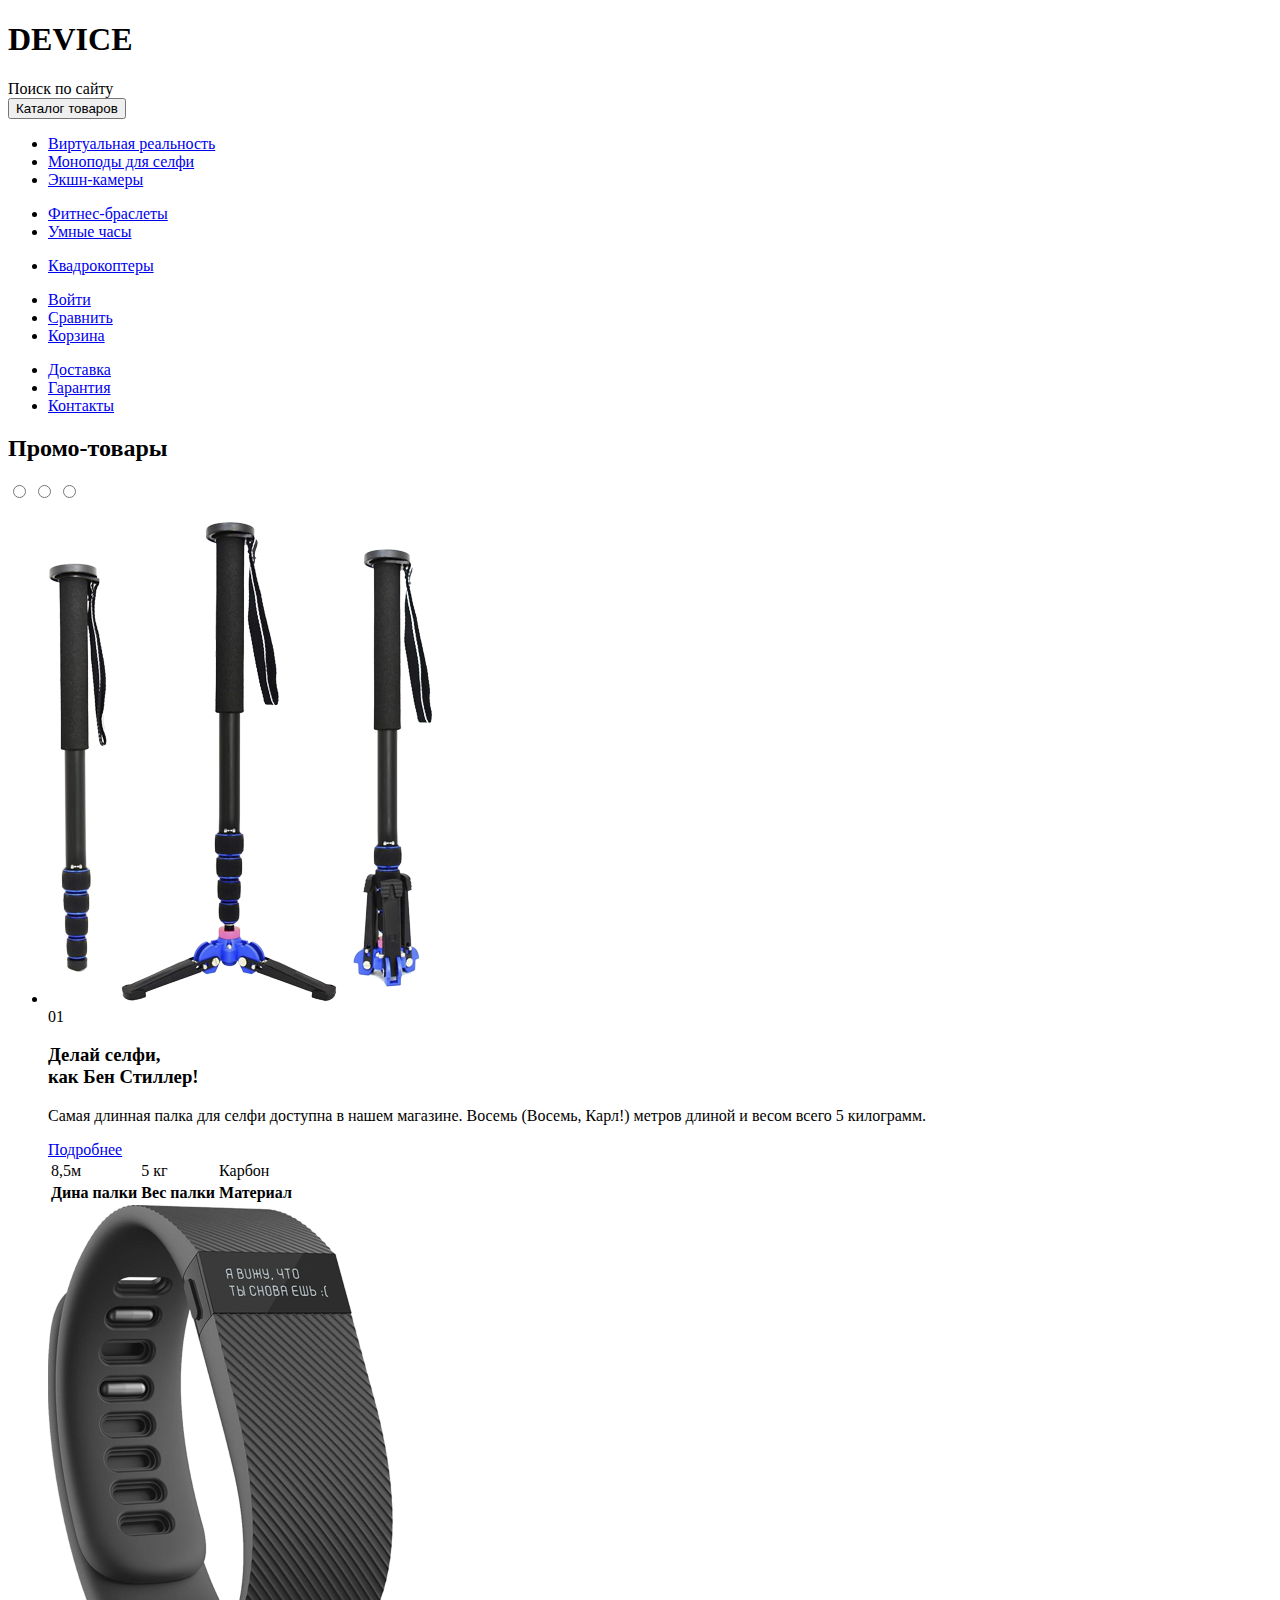
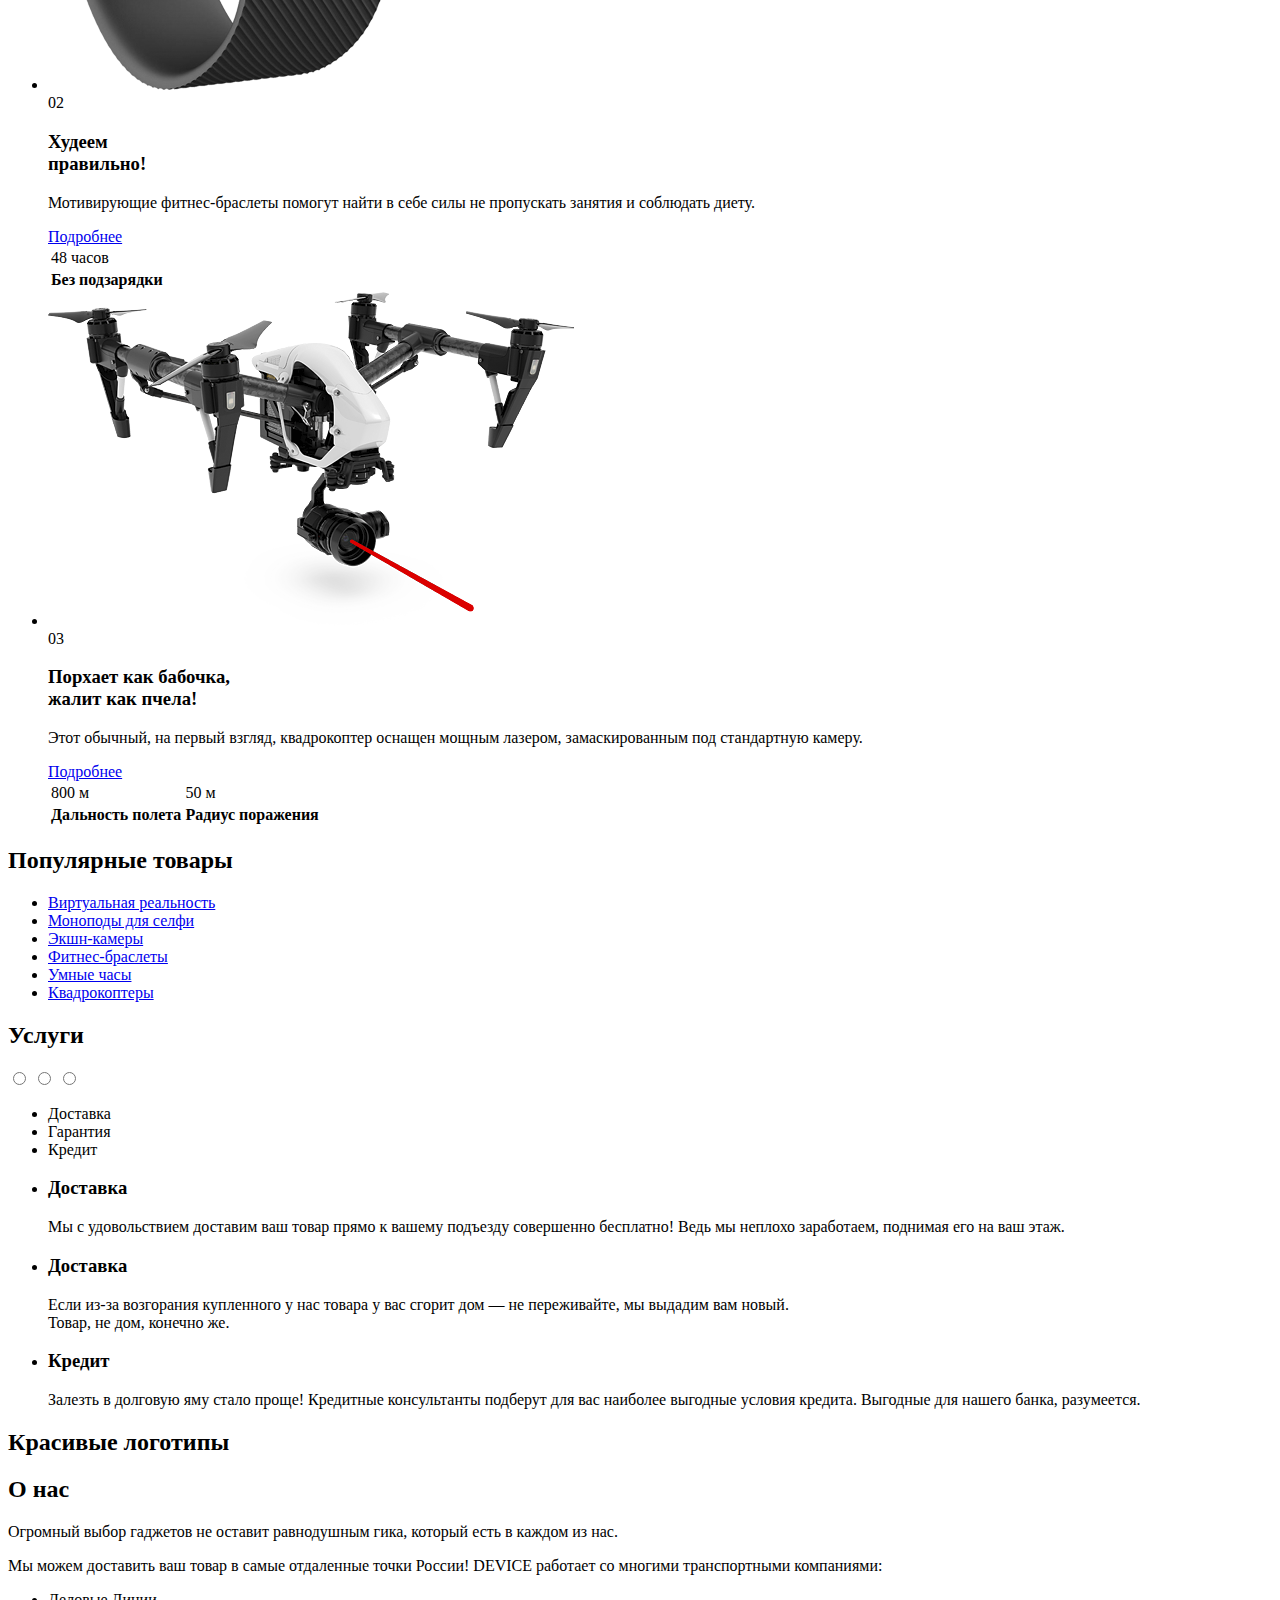
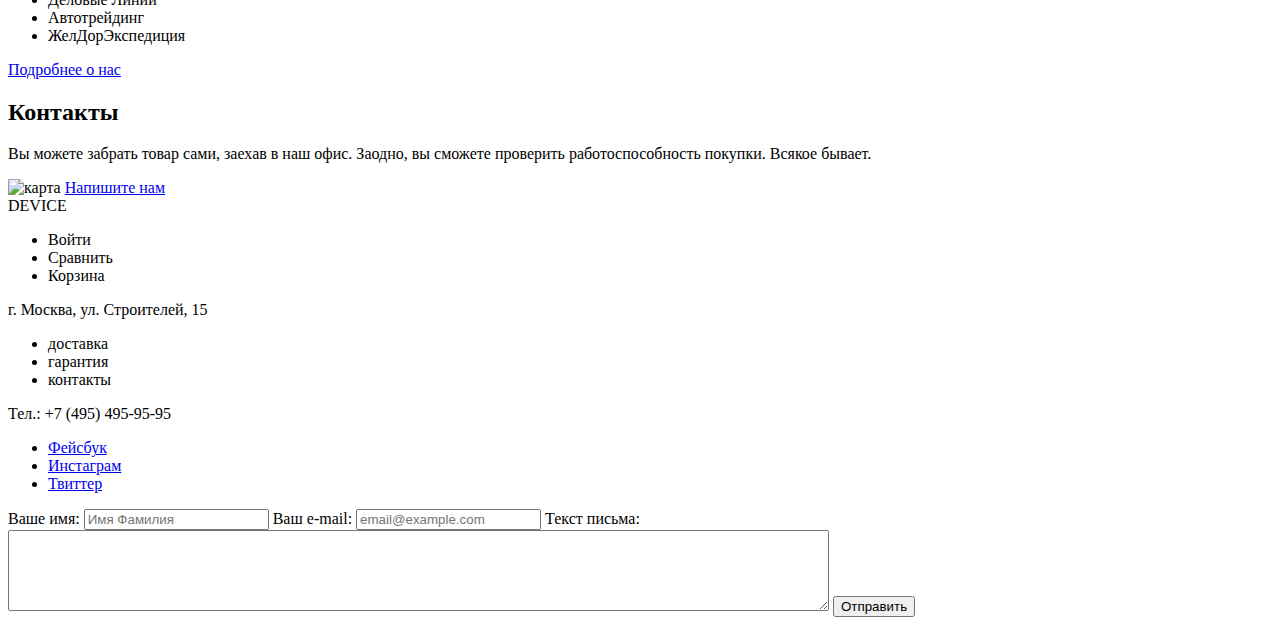
==== index.html @ 308a07e5 "Первая разметка index" ====
<!DOCTYPE html>
<html lang="ru" dir="ltr">
  <head>
    <meta charset="utf-8">
    <title>DEVICE магазин гаджетов</title>
  </head>
  <body>
    <div class="site-wraper">
        <header class="page-header">
          <h1>DEVICE</h1>
          <nav class="page-navi">
            <div class="navi-search">
              Поиск по сайту
            </div>
            <button class="navi-catalog-button">
              Каталог товаров
            </button>
            <div class="catalog-menu">
            <ul class="catalog-menu-group catalog-group-1">
              <li><a href="vr.html">Виртуальная реальность</a></li>
              <li><a href="monopod.html">Моноподы для селфи</a></li>
              <li><a href="action.html">Экшн-камеры</a></li>
            </ul>
            <ul class="catalog-menu-group catalog-group-2">
              <li><a href="fitness-bracelets.html">Фитнес-браслеты</a></li>
              <li><a href="smartwatch.html">Умные часы</a></li>
            </ul>
            <ul class="catalog-menu-group catalog-group-3">
              <li><a href="quadrocopters.html">Квадрокоптеры</a></li>
            </ul>
            <ul class="user-navi">
              <li class="user-navi-item login"><a href="#" class="header-login-link login-link">Войти</a></li>
              <li class="user-navi-item compare"><a href="#" class="header-compare-link compare-link">Сравнить</a></li>
              <li class="user-navi-item cart"><a href="#" class="header-cart-link cart-link">Корзина</a></li>
            </ul>
          </div>
            <ul class="navi-shortcuts">
              <li class="navi-shortcuts-item delivery"><a href="#" class="header-delivery-link delivery-link">Доставка</a></li>
              <li class="navi-shortcuts-item warranty"><a href="#" class="header-warranty-link warranty-link">Гарантия</a></li>
              <li class="navi-shortcuts-item contacts"><a href="#" class="header-contacts-link contacts-link">Контакты</a></li>
            </ul>
          </nav>
        </header>
        <main>
          <section class="promo">
            <h2 class="visually-hidden">Промо-товары</h2>
            <div class="promo-slider">
              <input type="radio" id="promo-slide-btn-1" name="slide-btn">
              <input type="radio" id="promo-slide-btn-2" name="slide-btn">
              <input type="radio" id="promo-slide-btn-3" name="slide-btn">
              <div class="promo-slider-controls">
                <label for="promo-slide-btn-1"></label>
                <label for="promo-slide-btn-2"></label>
                <label for="promo-slide-btn-3"></label>
              </div>
              <ul class="promo-slides-container">
                <li class="promo-slide promo-slide-1">
                  <img src="img/selfie-stick.png" alt="selfie-stick">
                  <section class="promo-slide-description">
                    <div class="slide-number">01</div>
                    <h3 class="slide-slogan">Делай селфи, <br>как Бен Стиллер! </h3>
                    <p>Самая длинная палка для селфи доступна в нашем магазине.
                    Восемь (Восемь, Карл!) метров длиной и весом всего 5 килограмм.
                    </p>
                    <a href="#" class="item-page-button button">Подробнее</a>
                    <table class="promo-slide-description-specification">
                      <tr class="parameter">
                        <td>8,5м</td>
                        <td>5 кг</td>
                        <td>Карбон</td>
                      </tr>
                      <tr class="parameter-names">
                        <th>Дина палки</th>
                        <th>Вес палки</th>
                        <th>Материал</th>
                      </tr>
                    </table>

                  </section>
                </li>
                <li class="promo-slide promo-slide-2">
                  <img src="img/smart-watch.png" alt="smart-watch">
                  <section class="promo-slide-description">
                    <div class="slide-number">02</div>
                    <h3 class="slide-slogan">Худеем<br>правильно!</h3>
                    <p>Мотивирующие фитнес-браслеты помогут найти в себе силы
                    не пропускать занятия и соблюдать диету.</p>
                    <a href="#" class="item-page-button button">Подробнее</a>
                    <table class="promo-slide-description-specification">
                      <tr class="parameter">
                        <td>48 часов</td>
                      </tr>
                      <tr class="parameter-names">
                        <th>Без подзарядки</th>
                      </tr>
                    </table>

                  </section>
                </li>
                <li class="promo-slide promo-slide-3">
                  <img src="img/quadrocopter.png" alt="quadrocopter">
                  <section class="promo-slide-description">
                    <div class="slide-number">03</div>
                    <h3 class="slide-slogan">Порхает как бабочка,<br> жалит как пчела!</h3>
                    <p>Этот обычный, на первый взгляд, квадрокоптер оснащен
                    мощным лазером, замаскированным под стандартную камеру.
                    </p>
                    <a href="#" class="item-page-button button">Подробнее</a>
                    <table class="promo-slide-description-specification">
                      <tr class="parameter">
                        <td>800 м</td>
                        <td>50 м</td>
                      </tr>
                      <tr class="parameter-names">
                        <th>Дальность полета</th>
                        <th>Радиус поражения</th>
                      </tr>
                    </table>
                  </section>
                </li>
              </ul>

            </div>
          </section>
          <section class="popular-categories">
            <h2 class="visually-hidden">Популярные товары</h2>
            <ul class="popular-categories-list">
              <li class="popular-categories-list-item"><a href="#" class="category-link">Виртуальная реальность</a></li>
              <li class="popular-categories-list-item"><a href="#" class="category-link">Моноподы для селфи</a></li>
              <li class="popular-categories-list-item"><a href="#" class="category-link">Экшн-камеры</a></li>
              <li class="popular-categories-list-item"><a href="#" class="category-link">Фитнес-браслеты</a></li>
              <li class="popular-categories-list-item"><a href="#" class="category-link">Умные часы</a></li>
              <li class="popular-categories-list-item"><a href="#" class="category-link">Квадрокоптеры</a></li>
            </ul>
          </section>
          <section class="services">
            <h2 class="visually-hidden">Услуги</h2>
            <div class="services-slider">
              <input type="radio" name="services-btn" id="services-delivery-btn">
              <input type="radio" name="services-btn" id="services-warranty-btn">
              <input type="radio" name="services-btn" id="services-credit-btn">
              <ul class="services-slider-controls">
                <li class="service-button"><label for="services-delivery-btn">Доставка</label></li>
                <li class="service-button"><label for="services-warranty-btn">Гарантия</label></li>
                <li class="service-button"><label for="services-sredit-btn">Кредит</label></li>
              </ul>
              <ul class="services-slider-container">
                <li class="services-slide services-slide-1">
                  <h3 class="service-name">Доставка</h3>
                  <p>Мы с удовольствием доставим ваш товар прямо к вашему подъезду
                    совершенно бесплатно! Ведь мы неплохо заработаем, поднимая его на ваш этаж.</p>
                </li>
                <li class="services-slide services-slide-2">
                  <h3 class="service-name">Доставка</h3>
                  <p>Если из-за возгорания купленного у нас товара у вас сгорит дом — не переживайте, мы выдадим вам новый. <br>Товар, не дом, конечно же.</p>
                </li>
                <li class="services-slide services-slide-3">
                  <h3 class="service-name">Кредит</h3>
                  <p>Залезть в долговую яму стало проще! Кредитные консультанты подберут для вас наиболее выгодные условия кредита. Выгодные для нашего банка, разумеется.</p>
                </li>
              </ul>
            </div>
          </section>
          <section class="logotypes">
            <h2 class="visually-hidden">Красивые логотипы</h2>
            <div class="logotypes-container">
            </div>
            <div class="logotypes-container">
            </div>
            <div class="logotypes-container">
            </div>
            <div class="logotypes-container">
            </div>

          </section>
          <section class="info">
            <h2>О нас</h2>
            <p>Огромный выбор гаджетов не оставит равнодушным гика, который есть в каждом из нас.</p>
            <p>Мы можем доставить ваш товар в самые отдаленные точки России! DEVICE работает со многими транспортными компаниями:</p>
            <ul class="info-transitors">
              <li class="info-transitors-name">Деловые Линии</li>
            	<li class="info-transitors-name">Автотрейдинг</li>
            	<li class="info-transitors-name">ЖелДорЭкспедиция</li>
            </ul>
            <a href="#" class="info-page-button button">Подробнее о нас</a>
          </section>
          <section class="contacts">
            <h2>Контакты</h2>
            <p>Вы можете забрать товар сами, заехав в наш офис. Заодно, вы сможете проверить работоспособность покупки. Всякое бывает.</p>
            <a class="contacts-map"><img src="img/map-small.jpg" alt="карта">

            </a>
            <a href="#" class="contacts-page-button button">Напишите нам</a>

          </section>
        </main>
        <footer class="page-footer">

          <nav class="footer-navi">
            <span>DEVICE</span>
            <ul class="footer-navi-user">
              <li><a href="#" class="footer-navi-user-link footer-login-link"></a>Войти</li>
              <li><a href="#" class="footer-navi-user-link footer-compare-link"></a>Сравнить</li>
              <li><a href="#" class="footer-navi-user-link footer-cart-link"></a>Корзина</li>
            </ul>
          </nav>
          <div class="footer-info">
            <p>г. Москва, ул. Строителей, 15</p>
            <ul class="footer-info-services">
              <li><a class="footer-delivery-link footer-info-services-link">доставка</a> </li>
              <li><a class="footer-warranty-link footer-info-services-link">гарантия</a> </li>
              <li><a class="footer-credit-link footer-info-services-link">контакты</a> </li>
            </ul>
            <p>Тел.: +7 (495) 495-95-95</p>
          </div>

          <div class="footer-social-copyright">
            <ul class="footer-social">
              <li><a href="#" class="social-button fb-link">Фейсбук</a></li>
              <li><a href="#" class="social-button inst-link">Инстаграм</a></li>
              <li><a href="#" class="social-button tw-link">Твиттер</a></li>
            </ul>
            <div class="footer-copyright">
            </div>
        </footer>

        <section class="modal modal-feedback">
          <form class="feedback-form" action="index.html" method="post">
            <label for="name">Ваше имя:</label>
            <input type="text" name="fullname" id="name" placeholder="Имя Фамилия">
            <label for="email">Ваш e-mail:</label>
            <input type="email" name="email" id="email" placeholder="email@example.com">
            <label for="letter">Текст письма:</label>
            <textarea name="text" rows="5" cols="100" id="letter"></textarea>
            <button type="submit" name="send" class="button">Отправить</button>
          </form>

        </section>
        <section class="modal modal-map">
          <img src="" alt="">

        </section>
    </div>
  </body>
</html>
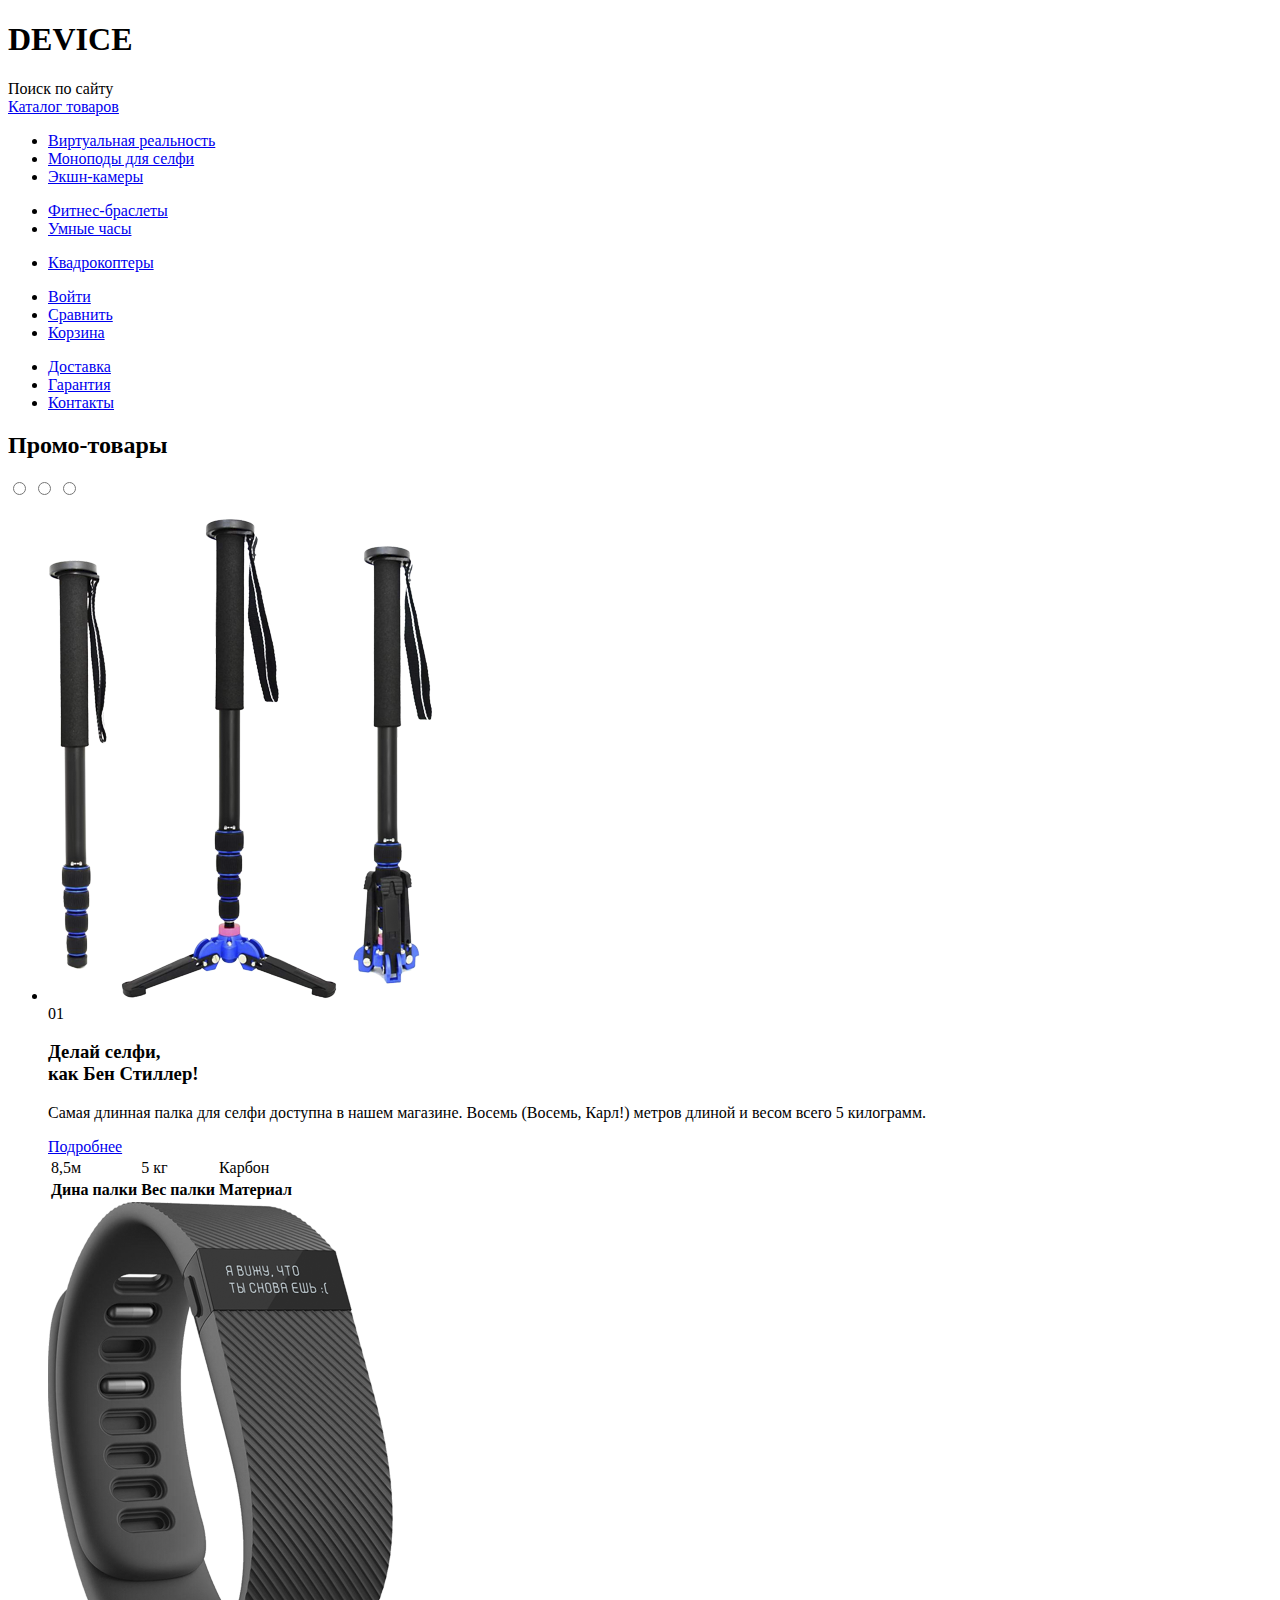
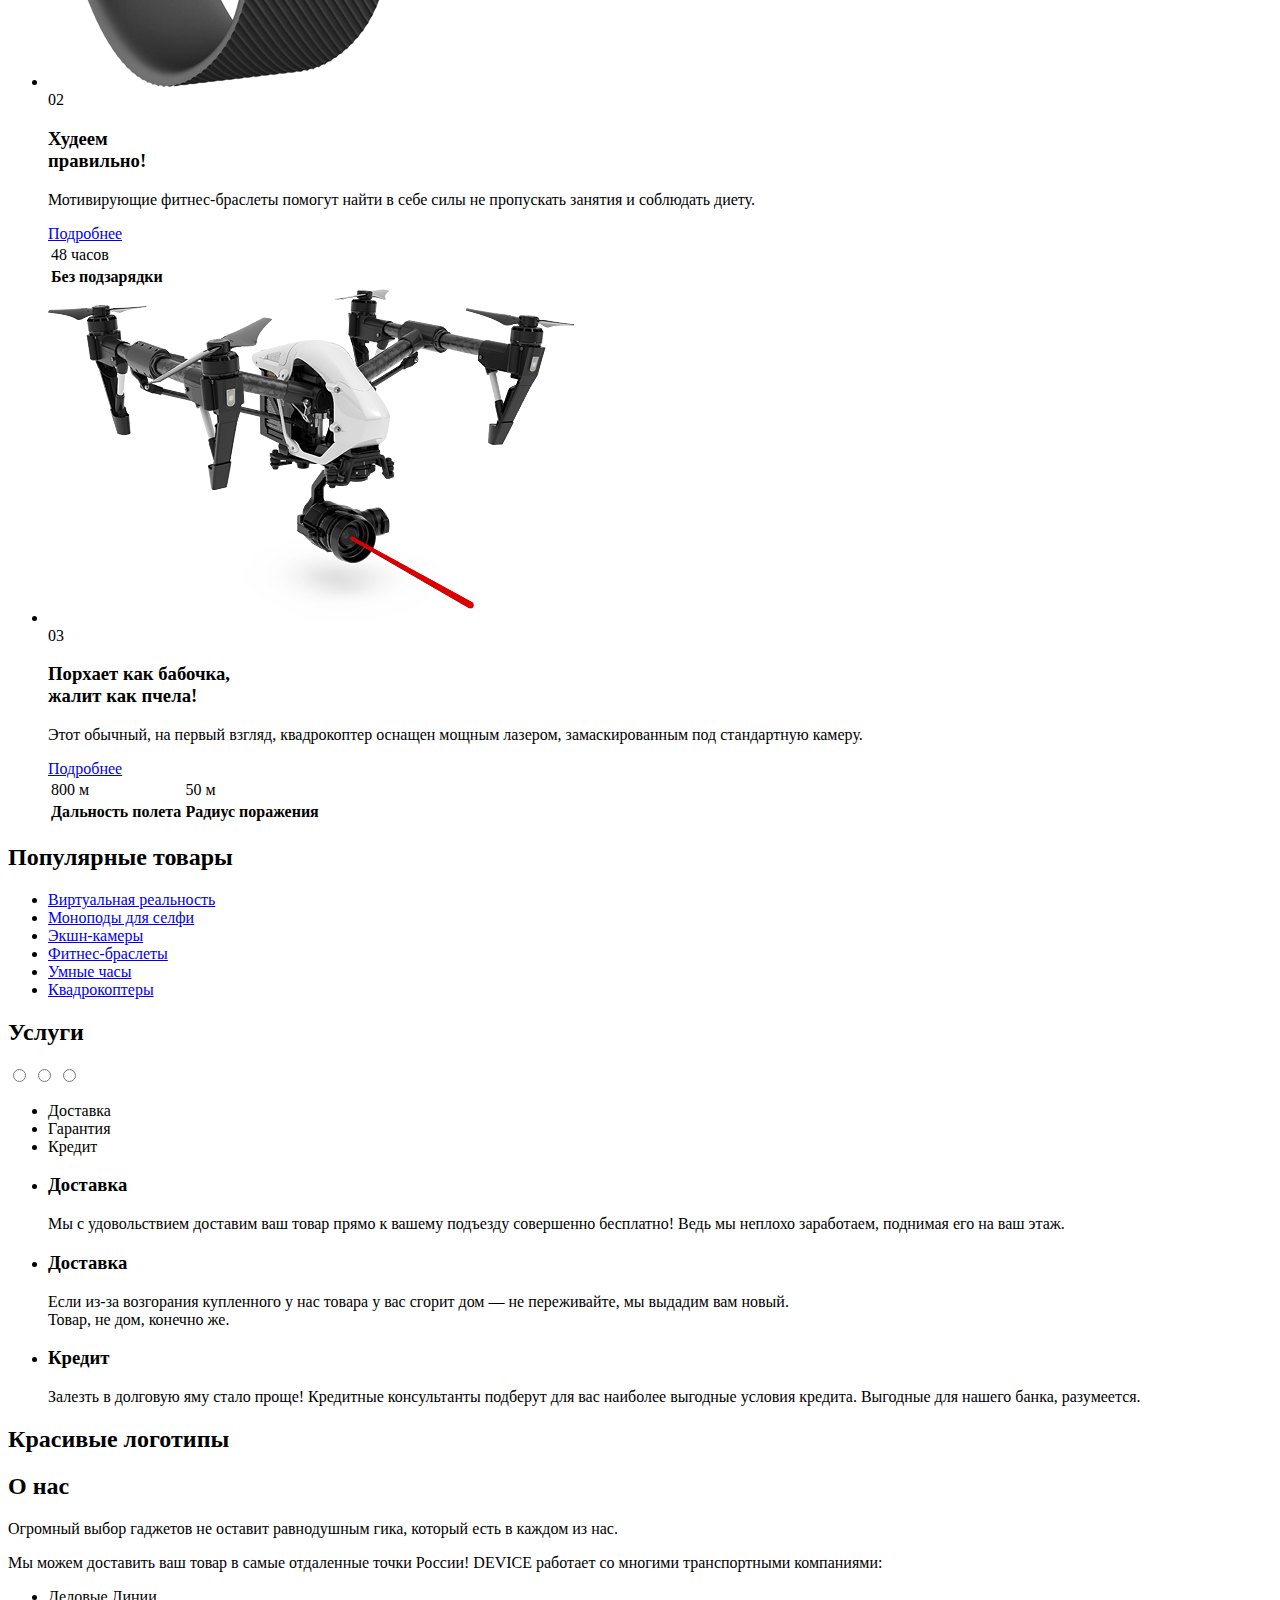
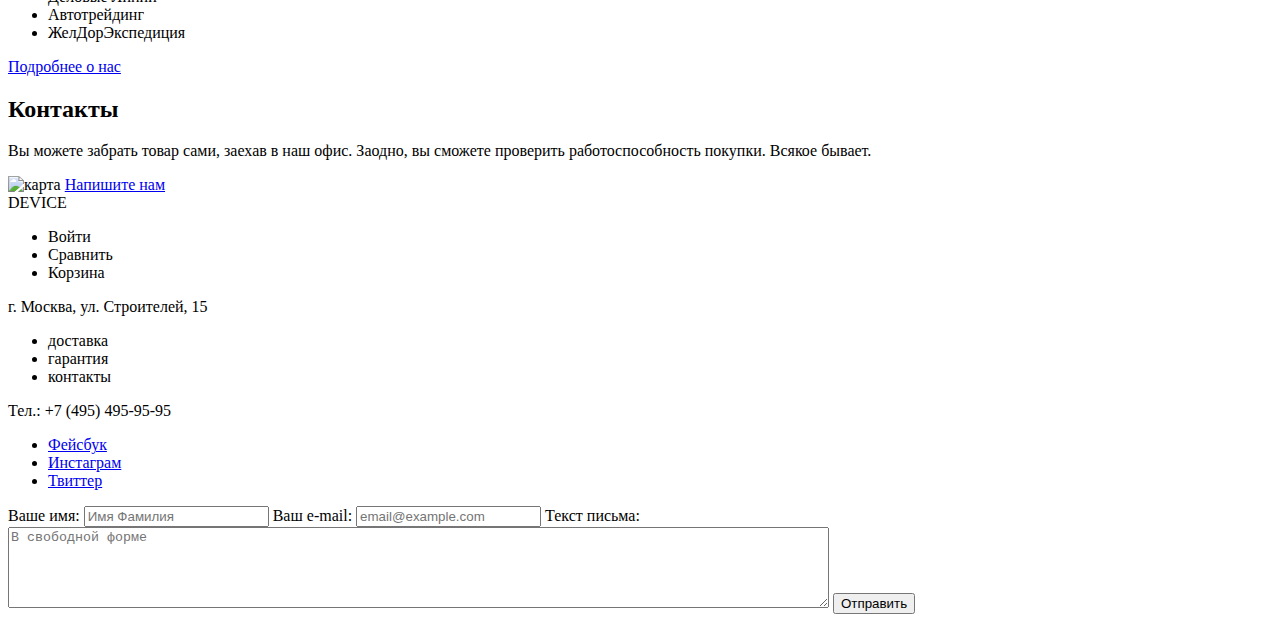
==== commit 55f1cda2: "Разметка страницы каталога" ====
--- a/index.html
+++ b/index.html
@@ -12,13 +12,13 @@
             <div class="navi-search">
               Поиск по сайту
             </div>
-            <button class="navi-catalog-button">
+            <a href="catalog.html" class="navi-catalog-button">
               Каталог товаров
-            </button>
+            </a>
             <div class="catalog-menu">
             <ul class="catalog-menu-group catalog-group-1">
               <li><a href="vr.html">Виртуальная реальность</a></li>
-              <li><a href="monopod.html">Моноподы для селфи</a></li>
+              <li><a href="catalog-group.html">Моноподы для селфи</a></li>
               <li><a href="action.html">Экшн-камеры</a></li>
             </ul>
             <ul class="catalog-menu-group catalog-group-2">
@@ -231,7 +231,7 @@
             <label for="email">Ваш e-mail:</label>
             <input type="email" name="email" id="email" placeholder="email@example.com">
             <label for="letter">Текст письма:</label>
-            <textarea name="text" rows="5" cols="100" id="letter"></textarea>
+            <textarea name="text" rows="5" cols="100" id="letter" placeholder="В свободной форме"></textarea>
             <button type="submit" name="send" class="button">Отправить</button>
           </form>
 
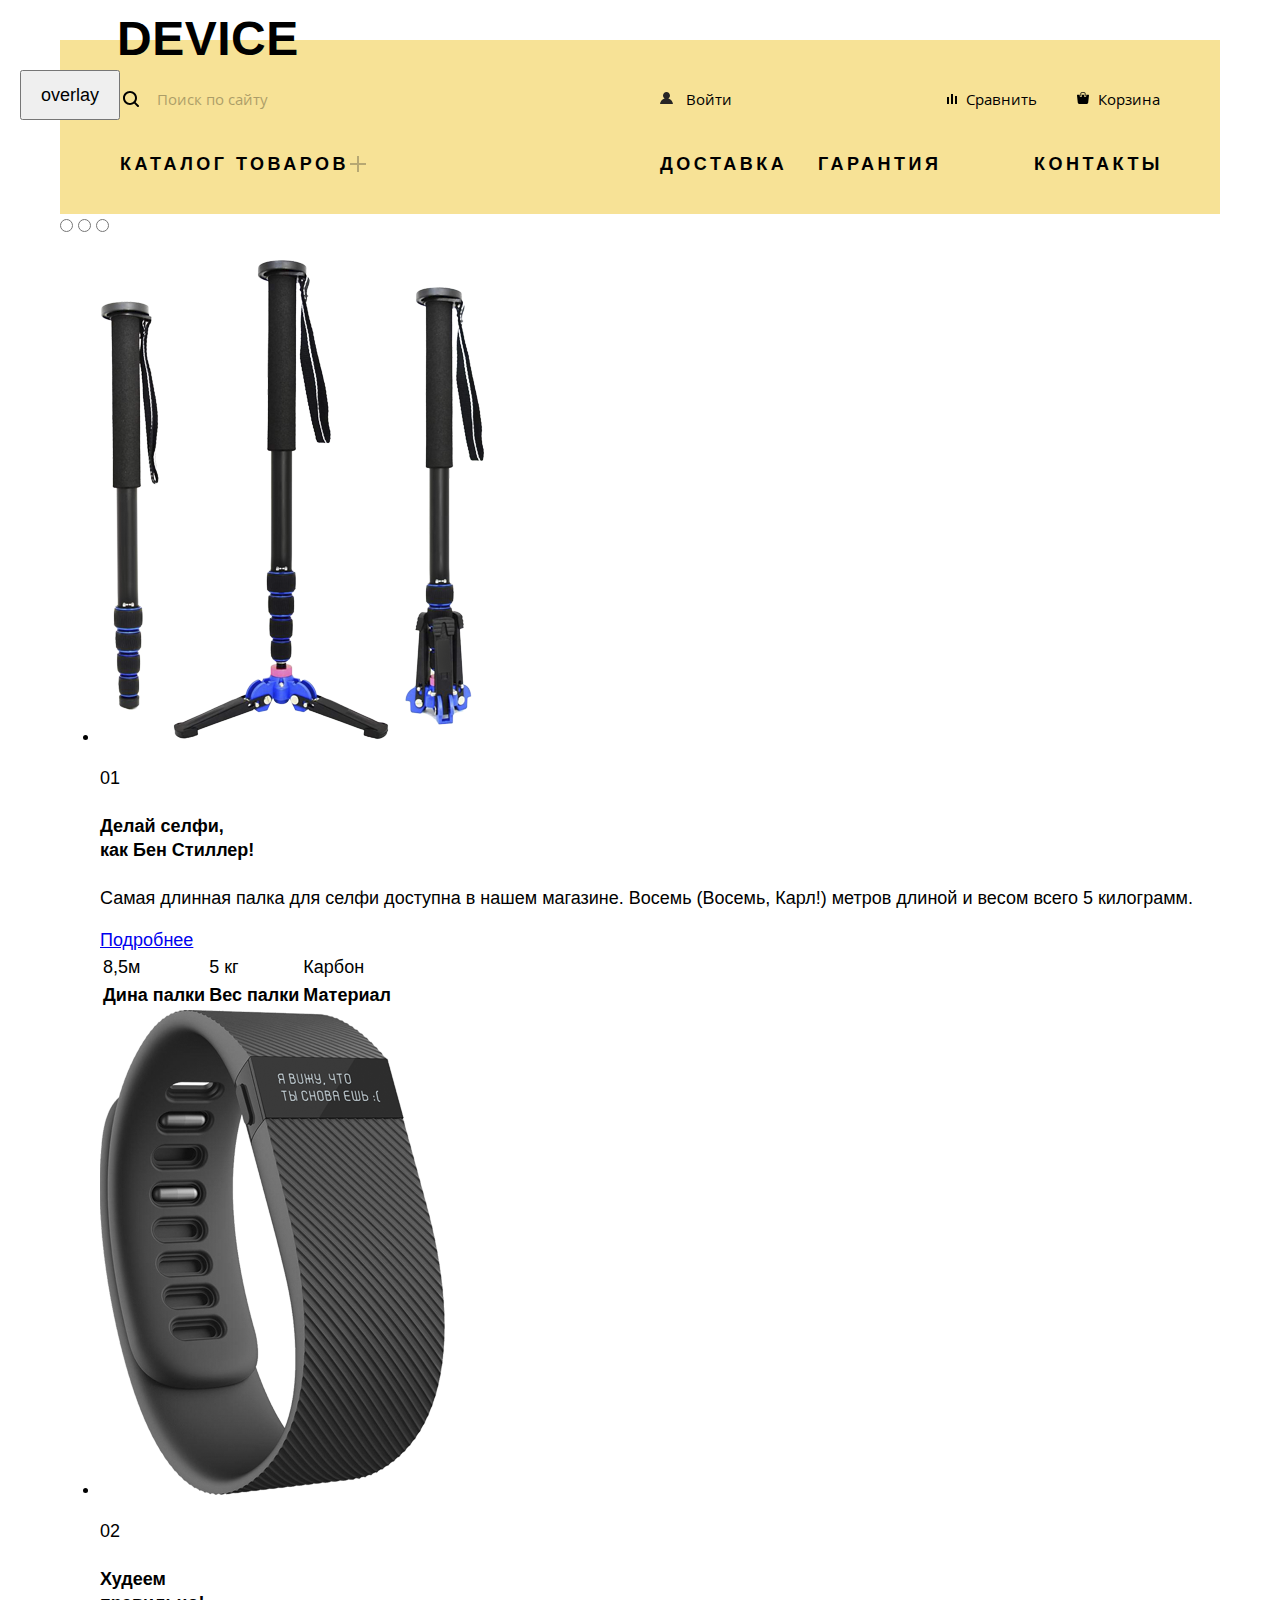
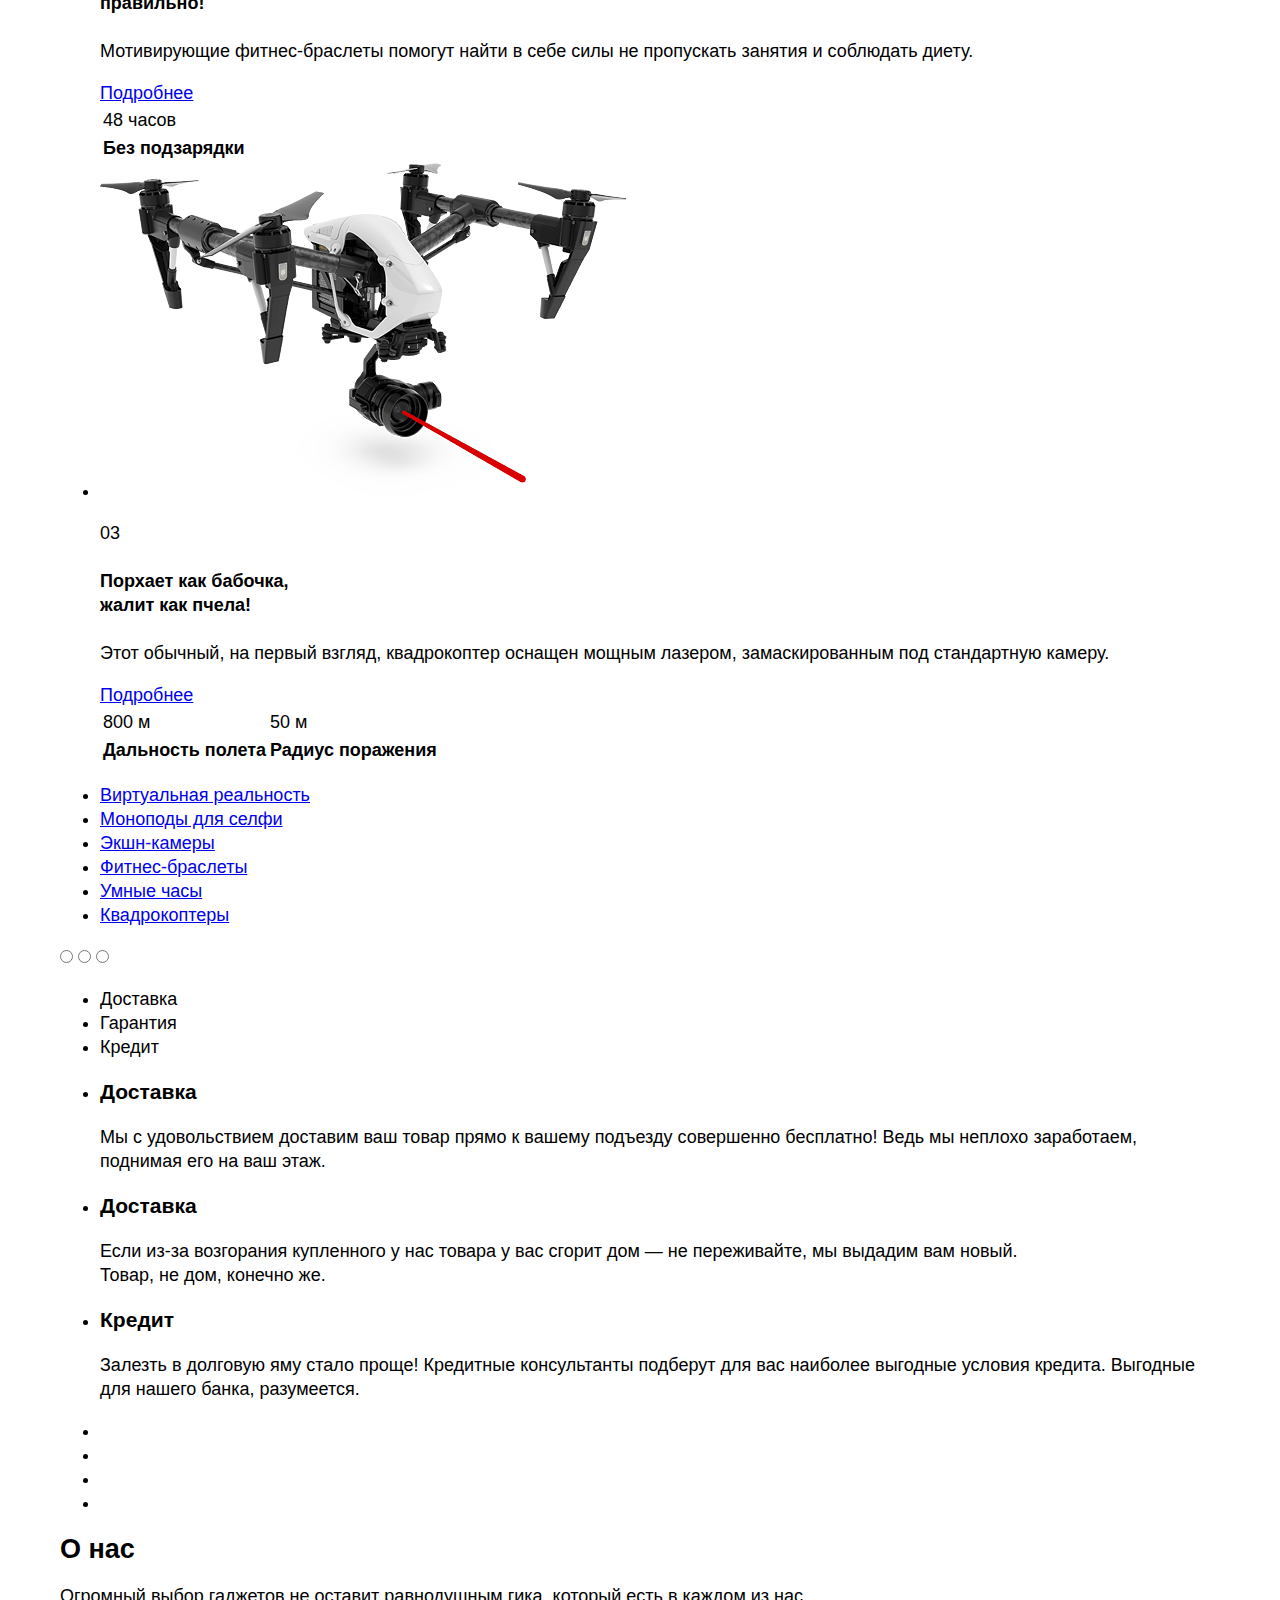
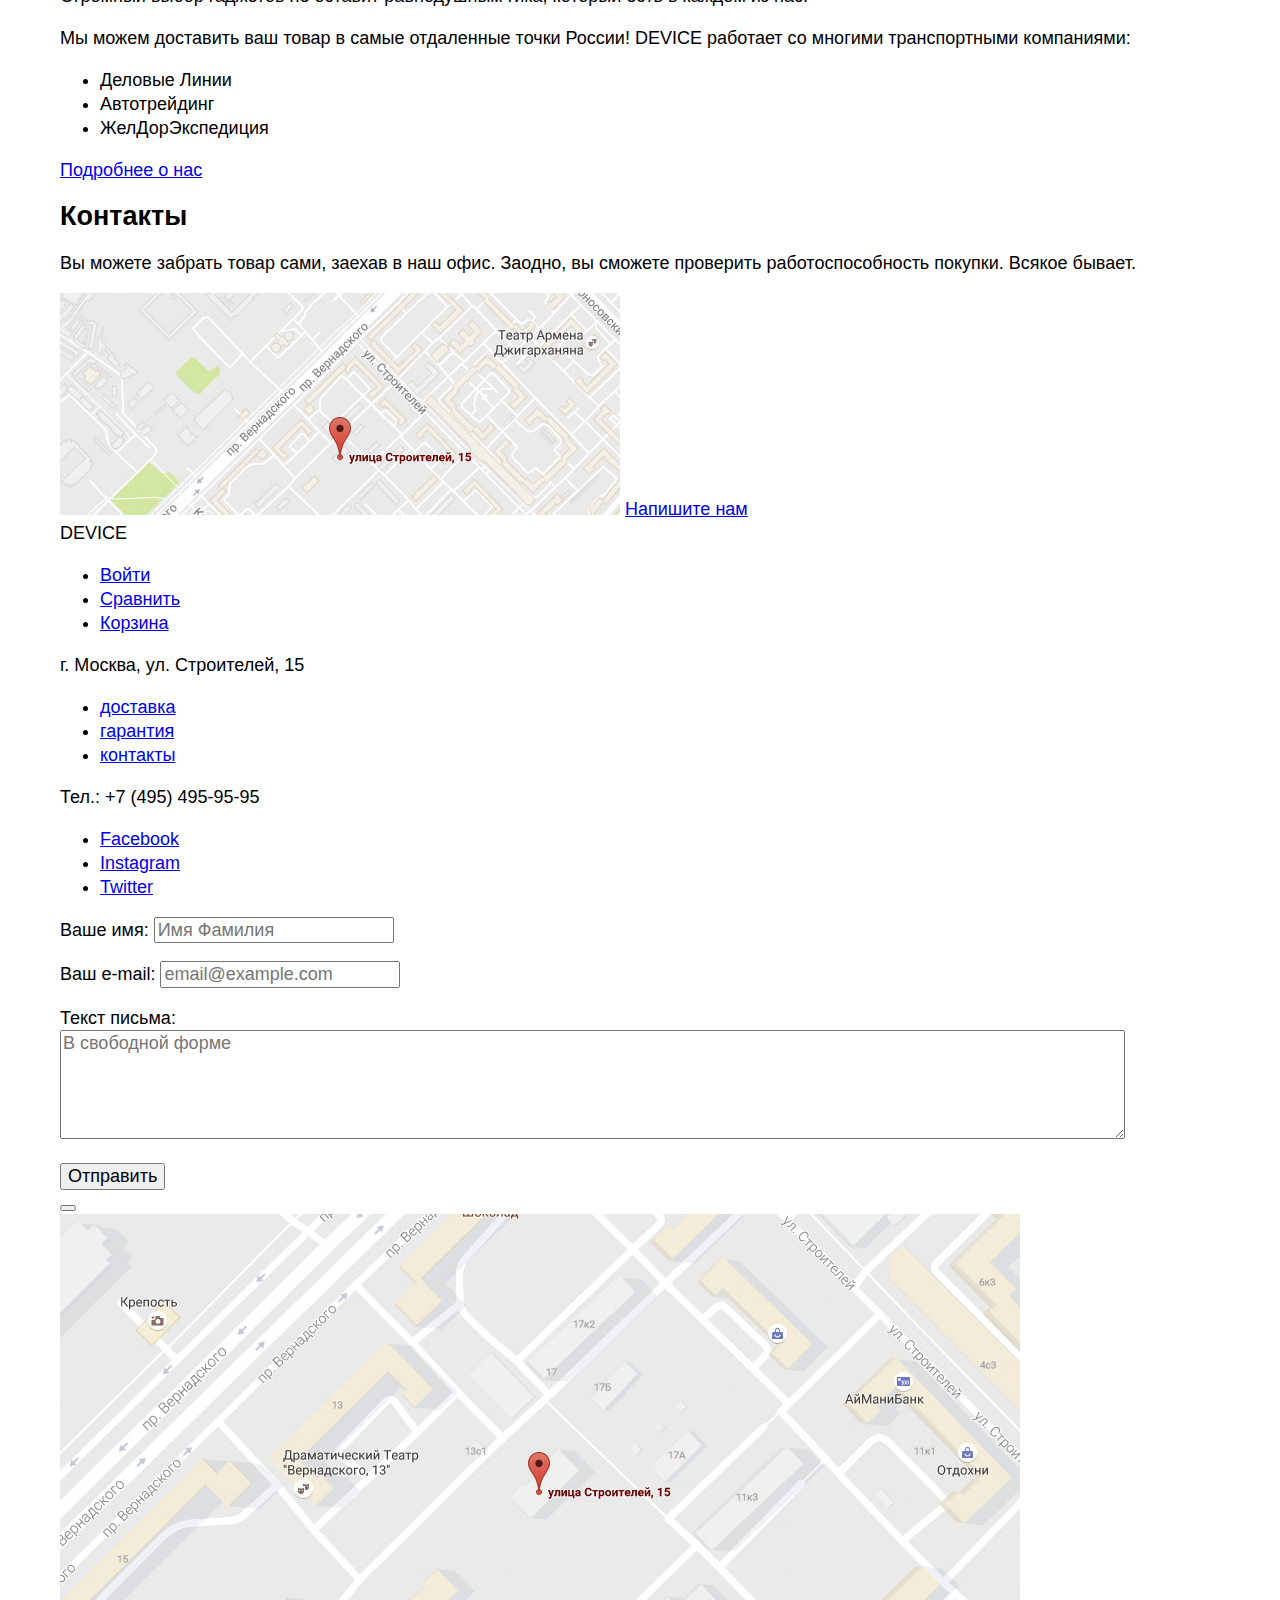
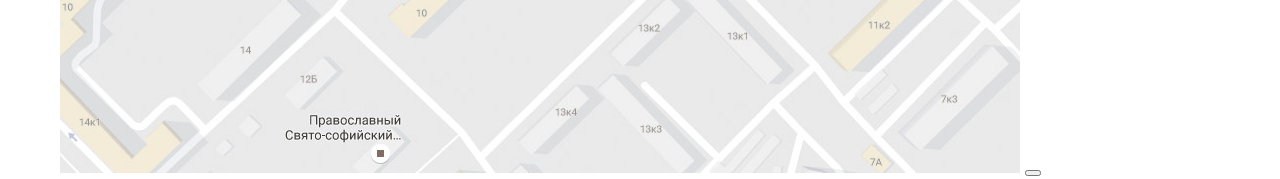
==== commit e3df2126: "Стилизовал хэдер главной без логина" ====
--- a/index.html
+++ b/index.html
@@ -3,51 +3,64 @@
   <head>
     <meta charset="utf-8">
     <title>DEVICE магазин гаджетов</title>
+    <link rel="stylesheet" href="css/normalize.css">
+    <link rel="stylesheet" href="css/master.css">
   </head>
   <body>
+    <button class="overlay-button" type="button" onclick="showOverlay()" name="button">overlay</button>
     <div class="site-wraper">
+        <div class="overlay-picture visually-hidden"></div>
+
         <header class="page-header">
-          <h1>DEVICE</h1>
+          <h1><a href="#">DEVICE</a></h1>
           <nav class="page-navi">
-            <div class="navi-search">
-              Поиск по сайту
-            </div>
-            <a href="catalog.html" class="navi-catalog-button">
-              Каталог товаров
-            </a>
-            <div class="catalog-menu">
-            <ul class="catalog-menu-group catalog-group-1">
-              <li><a href="vr.html">Виртуальная реальность</a></li>
-              <li><a href="catalog-group.html">Моноподы для селфи</a></li>
-              <li><a href="action.html">Экшн-камеры</a></li>
-            </ul>
-            <ul class="catalog-menu-group catalog-group-2">
-              <li><a href="fitness-bracelets.html">Фитнес-браслеты</a></li>
-              <li><a href="smartwatch.html">Умные часы</a></li>
-            </ul>
-            <ul class="catalog-menu-group catalog-group-3">
-              <li><a href="quadrocopters.html">Квадрокоптеры</a></li>
-            </ul>
-            <ul class="user-navi">
-              <li class="user-navi-item login"><a href="#" class="header-login-link login-link">Войти</a></li>
-              <li class="user-navi-item compare"><a href="#" class="header-compare-link compare-link">Сравнить</a></li>
-              <li class="user-navi-item cart"><a href="#" class="header-cart-link cart-link">Корзина</a></li>
-            </ul>
-          </div>
-            <ul class="navi-shortcuts">
-              <li class="navi-shortcuts-item delivery"><a href="#" class="header-delivery-link delivery-link">Доставка</a></li>
-              <li class="navi-shortcuts-item warranty"><a href="#" class="header-warranty-link warranty-link">Гарантия</a></li>
-              <li class="navi-shortcuts-item contacts"><a href="#" class="header-contacts-link contacts-link">Контакты</a></li>
-            </ul>
+            <div class="search-user-wraper">
+              <form class="search-form" action="" method="get">
+                <label for="search" aria-label="Поиск по сайту"></label>
+                <input type="search" name="site-search" id="search" placeholder="Поиск по сайту">
+                <button type="submit" name="search-submit"><span>Найти</span></button>
+              </form>
+              <ul class="user-navi">
+                <li class="user-navi-item login"><a href="#" class="header-login-link login-link">Войти</a></li>
+                <li class="user-navi-item compare"><a href="#" class="header-compare-link compare-link">Сравнить</a></li>
+                <li class="user-navi-item cart"><a href="#" class="header-cart-link cart-link">Корзина</a></li>
+              </ul>
+            </div>
+            <div class="catalog-shortcuts-wraper">
+              <a href="catalog.html" class="navi-catalog-button">
+                Каталог товаров
+              </a>
+              <div class="plus">
+              </div>
+              <div class="catalog-menu">
+                <ul class="catalog-menu-group catalog-group-1">
+                  <li><a href="vr.html">Виртуальная реальность</a></li>
+                  <li><a href="catalog-group.html">Моноподы для селфи</a></li>
+                  <li><a href="action.html">Экшн-камеры</a></li>
+                </ul>
+                <ul class="catalog-menu-group catalog-group-2">
+                  <li><a href="fitness-bracelets.html">Фитнес-браслеты</a></li>
+                  <li><a href="smartwatch.html">Умные часы</a></li>
+                </ul>
+                <ul class="catalog-menu-group catalog-group-3">
+                  <li><a href="quadrocopters.html">Квадрокоптеры</a></li>
+                </ul>
+              </div>
+              <ul class="navi-shortcuts">
+                <li class="navi-shortcuts-item delivery"><a href="#" class="header-delivery-link delivery-link">Доставка</a></li>
+                <li class="navi-shortcuts-item warranty"><a href="#" class="header-warranty-link warranty-link">Гарантия</a></li>
+                <li class="navi-shortcuts-item contacts"><a href="#" class="header-contacts-link contacts-link">Контакты</a></li>
+              </ul>
+            </div>
           </nav>
         </header>
         <main>
           <section class="promo">
             <h2 class="visually-hidden">Промо-товары</h2>
             <div class="promo-slider">
-              <input type="radio" id="promo-slide-btn-1" name="slide-btn">
-              <input type="radio" id="promo-slide-btn-2" name="slide-btn">
-              <input type="radio" id="promo-slide-btn-3" name="slide-btn">
+              <input type="radio" id="promo-slide-btn-1" name="slide-btn" aria-label="выбрать первый слайд">
+              <input type="radio" id="promo-slide-btn-2" name="slide-btn" aria-label="выбрать второй слайд">
+              <input type="radio" id="promo-slide-btn-3" name="slide-btn" aria-label="выбрать третий слайд">
               <div class="promo-slider-controls">
                 <label for="promo-slide-btn-1"></label>
                 <label for="promo-slide-btn-2"></label>
@@ -55,10 +68,13 @@
               </div>
               <ul class="promo-slides-container">
                 <li class="promo-slide promo-slide-1">
-                  <img src="img/selfie-stick.png" alt="selfie-stick">
+                  <a href="#" class="item-page-button button">
+                    <img src="img/selfie-stick.png" alt="selfie-stick">
+                  </a>
                   <section class="promo-slide-description">
-                    <div class="slide-number">01</div>
-                    <h3 class="slide-slogan">Делай селфи, <br>как Бен Стиллер! </h3>
+                    <h3 class="visually-hidden">Описание и характеристики товара</h3>
+                    <p class="slide-number">01</p>
+                    <h4 class="slide-slogan">Делай селфи, <br>как Бен Стиллер! </h4>
                     <p>Самая длинная палка для селфи доступна в нашем магазине.
                     Восемь (Восемь, Карл!) метров длиной и весом всего 5 килограмм.
                     </p>
@@ -79,10 +95,13 @@
                   </section>
                 </li>
                 <li class="promo-slide promo-slide-2">
-                  <img src="img/smart-watch.png" alt="smart-watch">
+                  <a href="#" class="item-page-button button">
+                    <img src="img/smart-watch.png" alt="smart-watch">
+                  </a>
                   <section class="promo-slide-description">
-                    <div class="slide-number">02</div>
-                    <h3 class="slide-slogan">Худеем<br>правильно!</h3>
+                    <h3 class="visually-hidden">Описание и характеристики товара</h3>
+                    <p class="slide-number">02</p>
+                    <h4 class="slide-slogan">Худеем<br>правильно!</h4>
                     <p>Мотивирующие фитнес-браслеты помогут найти в себе силы
                     не пропускать занятия и соблюдать диету.</p>
                     <a href="#" class="item-page-button button">Подробнее</a>
@@ -98,10 +117,13 @@
                   </section>
                 </li>
                 <li class="promo-slide promo-slide-3">
-                  <img src="img/quadrocopter.png" alt="quadrocopter">
+                  <a href="#" class="item-page-button button">
+                    <img src="img/quadrocopter.png" alt="quadrocopter">
+                  </a>
                   <section class="promo-slide-description">
-                    <div class="slide-number">03</div>
-                    <h3 class="slide-slogan">Порхает как бабочка,<br> жалит как пчела!</h3>
+                    <h3 class="visually-hidden">Описание и характеристики товара</h3>
+                    <p class="slide-number">03</p>
+                    <h4 class="slide-slogan">Порхает как бабочка,<br> жалит как пчела!</h4>
                     <p>Этот обычный, на первый взгляд, квадрокоптер оснащен
                     мощным лазером, замаскированным под стандартную камеру.
                     </p>
@@ -161,16 +183,23 @@
               </ul>
             </div>
           </section>
-          <section class="logotypes">
-            <h2 class="visually-hidden">Красивые логотипы</h2>
-            <div class="logotypes-container">
-            </div>
-            <div class="logotypes-container">
-            </div>
-            <div class="logotypes-container">
-            </div>
-            <div class="logotypes-container">
-            </div>
+          <section class="brands">
+            <h2 class="visually-hidden">Наши партнеры</h2>
+            <ul class="brands-list">
+
+              <li class="brands-list-item">
+                <img src="" alt="" aria-label="dji">
+              </li>
+              <li class="brands-list-item">
+                <img src="" alt="" aria-label="sp gadgets">
+              </li>
+              <li class="brands-list-item">
+                <img src="" alt="" aria-label="go pro">
+              </li>
+              <li class="brands-list-item">
+                <img src="" alt="" aria-label="vive">
+              </li>
+            </ul>
 
           </section>
           <section class="info">
@@ -187,7 +216,7 @@
           <section class="contacts">
             <h2>Контакты</h2>
             <p>Вы можете забрать товар сами, заехав в наш офис. Заодно, вы сможете проверить работоспособность покупки. Всякое бывает.</p>
-            <a class="contacts-map"><img src="img/map-small.jpg" alt="карта">
+            <a class="contacts-map"><img src="img/map-small.jpg" alt="открыть карту">
 
             </a>
             <a href="#" class="contacts-page-button button">Напишите нам</a>
@@ -197,49 +226,61 @@
         <footer class="page-footer">
 
           <nav class="footer-navi">
-            <span>DEVICE</span>
+            <span class="footer-logo">DEVICE</span>
             <ul class="footer-navi-user">
-              <li><a href="#" class="footer-navi-user-link footer-login-link"></a>Войти</li>
-              <li><a href="#" class="footer-navi-user-link footer-compare-link"></a>Сравнить</li>
-              <li><a href="#" class="footer-navi-user-link footer-cart-link"></a>Корзина</li>
+              <li><a href="#" class="footer-navi-user-link footer-login-link">Войти</a></li>
+              <li><a href="#" class="footer-navi-user-link footer-compare-link">Сравнить</a></li>
+              <li><a href="#" class="footer-navi-user-link footer-cart-link">Корзина</a></li>
             </ul>
           </nav>
           <div class="footer-info">
             <p>г. Москва, ул. Строителей, 15</p>
             <ul class="footer-info-services">
-              <li><a class="footer-delivery-link footer-info-services-link">доставка</a> </li>
-              <li><a class="footer-warranty-link footer-info-services-link">гарантия</a> </li>
-              <li><a class="footer-credit-link footer-info-services-link">контакты</a> </li>
+              <li><a href="#" class="footer-delivery-link footer-info-services-link">доставка</a> </li>
+              <li><a href="#" class="footer-warranty-link footer-info-services-link">гарантия</a> </li>
+              <li><a href="#" class="footer-credit-link footer-info-services-link">контакты</a> </li>
             </ul>
             <p>Тел.: +7 (495) 495-95-95</p>
           </div>
 
           <div class="footer-social-copyright">
             <ul class="footer-social">
-              <li><a href="#" class="social-button fb-link">Фейсбук</a></li>
-              <li><a href="#" class="social-button inst-link">Инстаграм</a></li>
-              <li><a href="#" class="social-button tw-link">Твиттер</a></li>
+              <li><a href="#" class="social-button fb-link" aria-label="Facebook">Facebook</a></li>
+              <li><a href="#" class="social-button inst-link" aria-label="Instagram">Instagram</a></li>
+              <li><a href="#" class="social-button tw-link" aria-label="Twitter">Twitter</a></li>
             </ul>
             <div class="footer-copyright">
             </div>
+          </div>
         </footer>
 
         <section class="modal modal-feedback">
+          <h2 class="visually-hidden">Оставить отзыв</h2>
           <form class="feedback-form" action="index.html" method="post">
-            <label for="name">Ваше имя:</label>
-            <input type="text" name="fullname" id="name" placeholder="Имя Фамилия">
-            <label for="email">Ваш e-mail:</label>
-            <input type="email" name="email" id="email" placeholder="email@example.com">
-            <label for="letter">Текст письма:</label>
-            <textarea name="text" rows="5" cols="100" id="letter" placeholder="В свободной форме"></textarea>
-            <button type="submit" name="send" class="button">Отправить</button>
+            <p class="feedback-name-info">
+              <label for="feedback-name">Ваше имя:</label>
+              <input type="text" name="fullname" id="feedback-name" placeholder="Имя Фамилия">
+            </p>
+            <p class="feedback-email-info">
+              <label for="feedback-email">Ваш e-mail:</label>
+              <input type="email" name="email" id="feedback-email" placeholder="email@example.com">
+            </p>
+            <p class="feedback-letter-info">
+              <label for="feedback-letter">Текст письма:</label>
+              <textarea name="text" rows="5" cols="100" id="feedback-letter" placeholder="В свободной форме"></textarea>
+            </p>
+            <button type="submit" name="send" class="feedback-button button">Отправить</button>
           </form>
+          <button type="button" class="modal-feedback-close" name="mofeedbutton" aria-label="Закрыть форму обратной связи"></button>
 
         </section>
         <section class="modal modal-map">
-          <img src="" alt="">
+          <h2 class="visually-hidden">Как проехать</h2>
+          <img src="img/map-big.jpg" width="960" height="559" alt="Магазин находится по адресу: г. Москва, ул. Строителей, 15">
+          <button type="button" class="modal-feedback-close" name="mofeedbutton" aria-label="Закрыть схему проезда"></button>
 
         </section>
     </div>
+    <script type="text/javascript" src="js/modals.js"></script>
   </body>
 </html>
--- a/css/master.css
+++ b/css/master.css
@@ -0,0 +1,386 @@
+@font-face {
+  font-family: "Gilroy";
+  src:
+    url("../fonts/gilroyextrabold.woff2") format("woff2"),
+    url("../fonts/gilroylight.woff2") format("woff2");
+  font-family: "Opensans";
+  src:
+    url("../fonts/opensans.woff2") format("woff2"),
+    url("../fonts/opensanslight.woff2") format("woff2");
+}
+
+html {
+  height: 100%;
+  width: 100%;
+
+  box-sizing: border-box;
+}
+
+body {
+  position: relative;
+  margin: 0;
+  padding: 0;
+
+  font-family: "Gilroy", Arial, sans-serif;
+  font-size: 18px;
+  line-height: 24px;
+  color: #000000;
+
+  background-color: #ffffff;
+}
+
+.overlay-picture {
+  position: absolute;
+  width: 1440px;
+  height: 2795px;
+  margin: 0 -140px;
+  background: url("../img/device-index.jpg") no-repeat 0 0;
+  background-size: cover;
+  z-index: 10;
+  opacity: .4;
+  filter: invert(100%)
+}
+
+.overlay-button {
+  position: fixed;
+  top: 70px;
+  left: 20px;
+
+  width: 100px;
+  height: 50px;
+
+  z-index: 20;
+}
+
+*, *::after, *::before {
+  box-sizing: inherit;
+}
+
+ img {
+   max-width: 100%;
+ }
+
+.visually-hidden {
+  position: absolute;
+
+  width: 1;
+  height: 1;
+  margin: -1;
+  border: 0;
+  padding: 0;
+  overflow: hidden;
+
+  clip: rect(0, 0, 0, 0);
+}
+
+.site-wraper {
+  position: relative;
+  width: 1200px;
+  margin: 0 auto;
+  padding: 0 20px;
+}
+
+.page-header {
+  min-height: 214px;
+  padding: 15px 60px 0;
+  background: linear-gradient(
+    to bottom,
+    transparent 40px,
+    #f7e296 40px);
+}
+
+.page-header h1 {
+  margin: 0 0 11px -3px;
+
+  font-weight: 900;
+  font-size: 48px;
+  line-height: 48px;
+  letter-spacing: 0.5px;
+}
+.page-header a {
+  text-decoration: none;
+  color: #000000;
+
+  font-family:
+}
+
+.page-header a:hover {
+  outline: none;
+  opacity: 0.6;
+}
+.page-header a:active {
+  opacity: 0.3;
+}
+
+.page-header a:focus:not(:hover) {
+  outline: 2px solid #000000;
+  outline-offset: 2px;
+  opacity: 0.6;
+}
+
+.page-navi,
+.catalog-menu {
+  font-family: "Opensans", Arial, sans-serif;
+  font-size: 15px;
+  line-height: 30px;
+  vertical-align: middle;
+  text-transform: capitalize;
+  letter-spacing: normal;
+  font-weight: normal;
+}
+
+.search-user-wraper {
+  display: flex;
+  flex-wrap: wrap;
+
+  margin-bottom: 29px;
+}
+
+.user-navi {
+  display: flex;
+  flex-wrap: wrap;
+
+  margin: 0;
+  margin-left: 100px;
+
+  list-style: none;
+}
+.search-form {
+  position: relative;
+  display: flex;
+
+  width: 440px;
+
+  font-weight: 100;
+  font-size: 15px;
+  line-height: 30px;
+}
+
+.search-form input,
+.search-form button {
+  padding: 7.5px 20px;
+
+  font: inherit;
+
+  background-color: transparent;
+  border-color: transparent;
+}
+
+.search-form input {
+  flex-grow: 1;
+  padding: 9.5px 20px 9.5px 37px;
+  border: none;
+
+}
+
+.search-form label::after {
+  content: "";
+  position: absolute;
+  top: 17px;
+  left: 3px;
+
+
+  width: 16px;
+  height: 16px;
+  background: url("../img/search.svg");
+}
+.search-form input::placeholder {
+  color: #000000;
+  opacity: 0.3;
+}
+
+.search-form button {
+  visibility: hidden;
+  border-color: #000000;
+
+  cursor: pointer;
+}
+
+.search-form button:hover,
+.search-form button:focus {
+  visibility: visible;
+  color: #ffffff;
+
+  background-color: #000000;
+}
+
+.search-form button:active span {
+  opacity: 0.3;
+}
+
+.search-form button:active {
+  font
+}
+
+.search-form input:focus {
+  box-shadow: inset 0 -2px 0 #000000;
+  outline: none;
+}
+
+.search-form:hover input::placeholder,
+.search-form input:focus::placeholder {
+  opacity: 0.6;
+}
+
+::-webkit-search-cancel-button {
+  -webkit-appearance: none;
+  width: 16px;
+  height: 16px;
+  background: url("../img/close-cross.svg");
+  background-size: contain;
+  cursor: pointer;
+}
+
+
+.search-form input:focus + button {
+  visibility: visible;
+}
+
+.user-navi {
+  display: flex;
+  flex-wrap: wrap;
+
+  width: 500px;
+  padding: 0;
+}
+.user-navi-item {
+  position: relative;
+
+  flex-basis: 100px;
+  padding: 9.5px 0;
+}
+.compare {
+  margin-left: auto;
+}
+
+.user-navi-item:nth-child(3n) {
+  margin-left: 20px;
+  text-align: right;
+}
+.user-navi a {
+  padding-left: 26px;
+
+  font-weight: 400;
+}
+
+.user-navi-item a::before {
+  content: "";
+  position: absolute;
+  left: 0;
+  top: 18px;
+
+  width: 13px;
+  height: 12px;
+
+  background: url("../img/user.svg") no-repeat 0 0;
+}
+
+.compare a::before {
+  left: 4px;
+
+  background-image: url("../img/compare.svg");
+  background-position: top 2px left 3px;
+}
+
+.cart a::before {
+  left: 17px;
+
+  background-image: url("../img/cart.svg");
+}
+
+.catalog-shortcuts-wraper {
+  position: relative;
+  display: flex;
+  flex-wrap: wrap;
+
+  font-family: "Gilroy", Arial, sans-serif;
+  font-size: 18px;
+  line-height: 24px;
+  font-weight: 900;
+  text-transform: uppercase;
+  letter-spacing: 3.5px;
+}
+
+.navi-catalog-button {
+  position: relative;
+  flex-basis: 300px;
+  z-index: 1;
+}
+
+.plus {
+  position: absolute;
+  left: 230px;
+  top: 4px;
+
+  width:16px;
+  height: 16px;
+
+  background-image: url("../img/plus.svg");
+  opacity: 0.3;
+}
+
+.navi-shortcuts {
+  display: flex;
+  flex-wrap: wrap;
+
+  flex-grow: 1;
+
+  list-style: none;
+  margin: 0;
+  padding: 0;
+  margin-left: 240px;
+}
+
+.navi-shortcuts li {
+  flex-basis: 158px;
+}
+
+.navi-shortcuts li:nth-child(3n) {
+  margin-left: auto;
+
+  text-align: right;
+}
+
+.navi-shortcuts li:nth-child(3n) a {
+  margin-right: -3px;
+}
+
+.catalog-menu {
+  visibility: hidden;
+  position: absolute;
+  top: 24px;
+
+  display: flex;
+  flex-wrap: wrap;
+  order: 2;
+
+  width: calc(100% + 120px);
+  margin: 0 -60px;
+  padding: 25px 60px 30px;
+
+  background-color: #f7e296;
+}
+
+.navi-catalog-button:hover ~ .catalog-menu,
+.navi-catalog-button:focus ~ .catalog-menu,
+.catalog-menu:hover {
+  visibility: visible;
+}
+
+.catalog-menu-group {
+  list-style: none;
+  flex-basis: 200px;
+
+  padding: 0;
+  margin: 0;
+}
+
+.catalog-group-1 {
+  flex-basis: 240px;
+}
+
+
+.catalog-menu a {
+  line-height: 36px;
+  text-transform: none;
+}
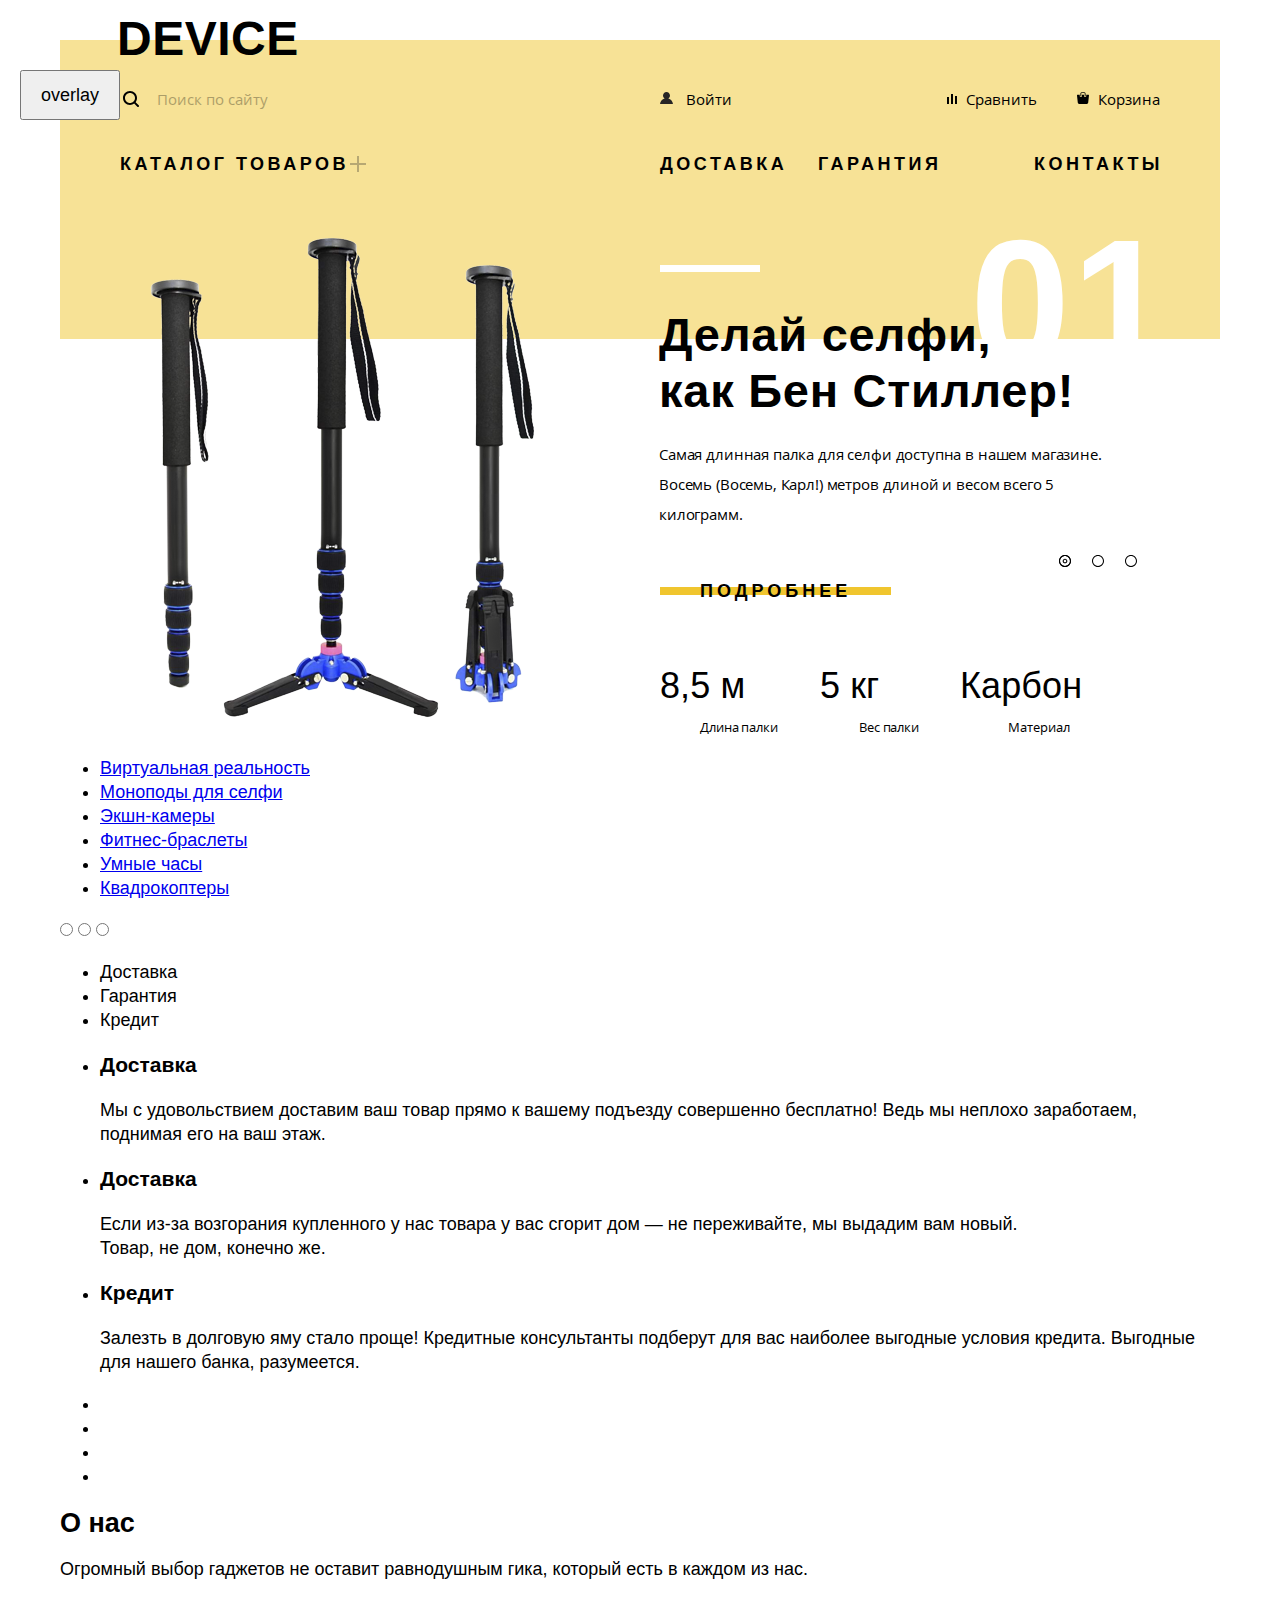
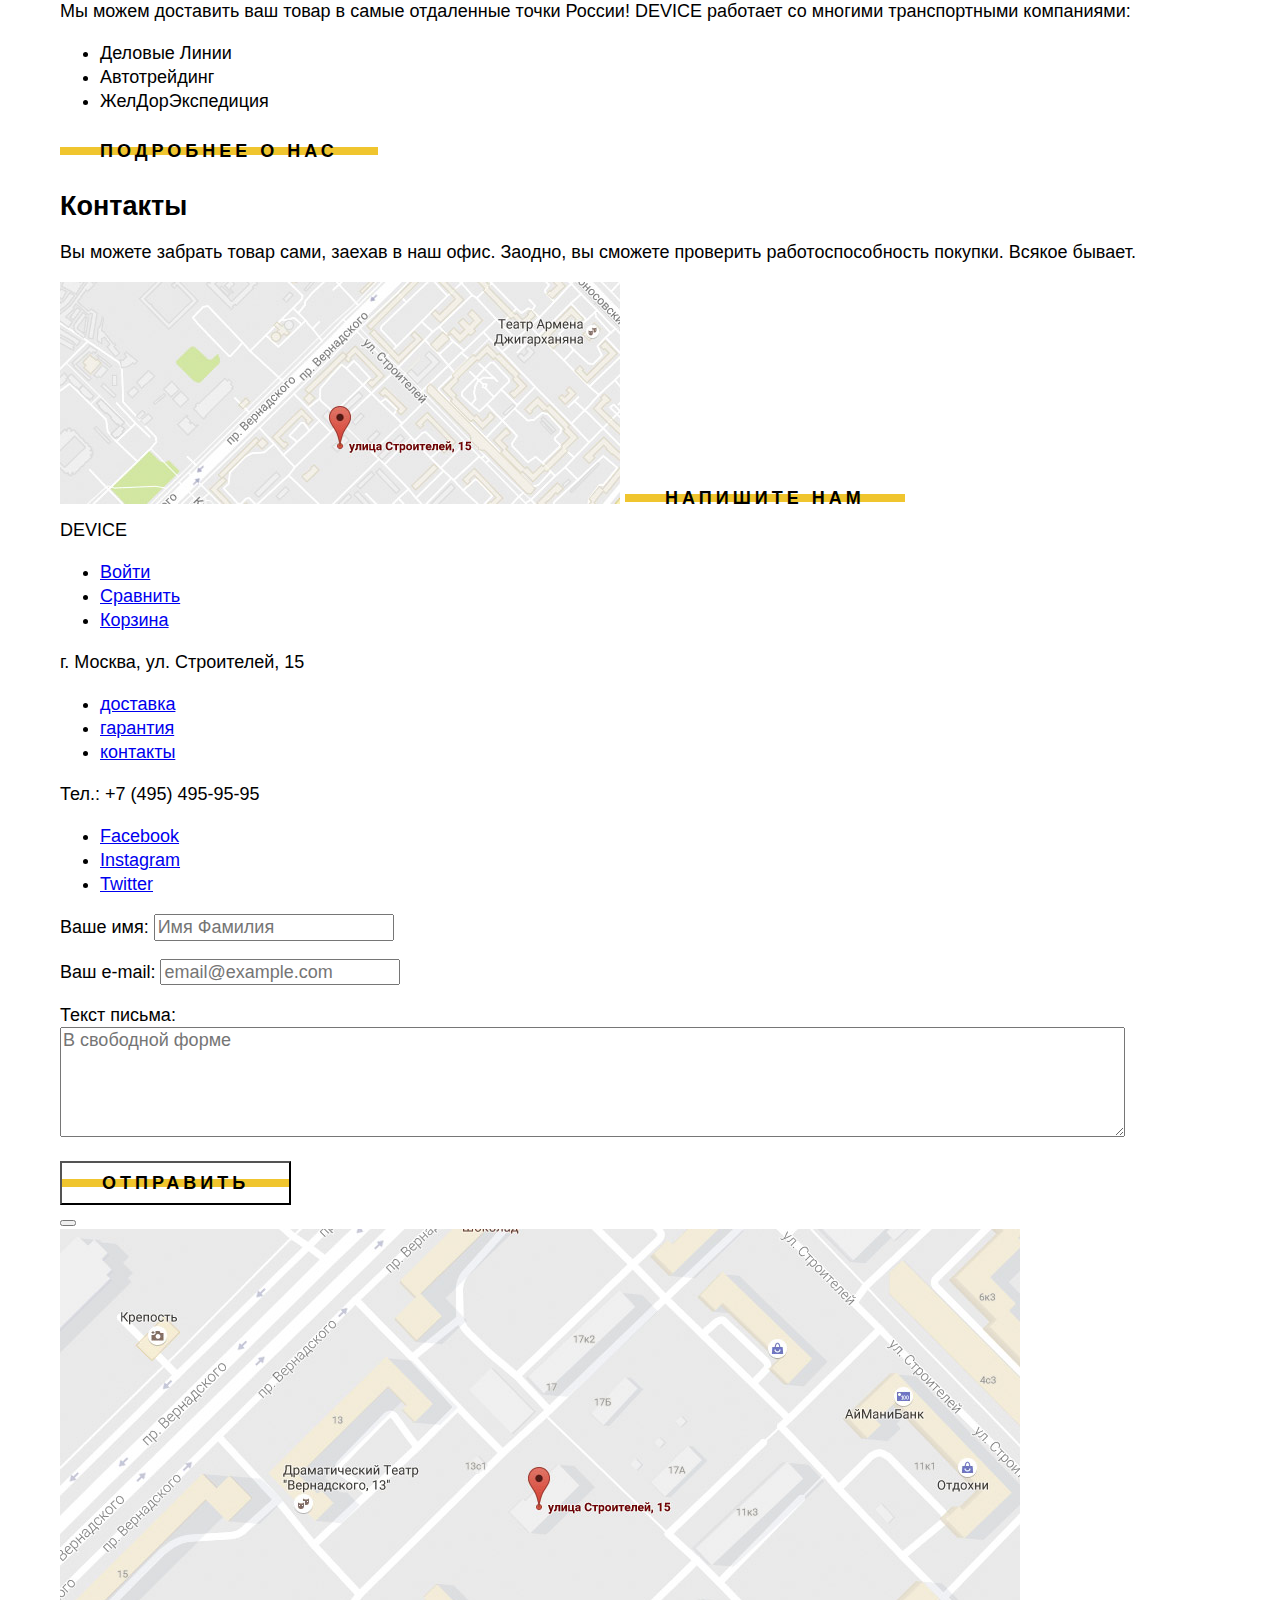
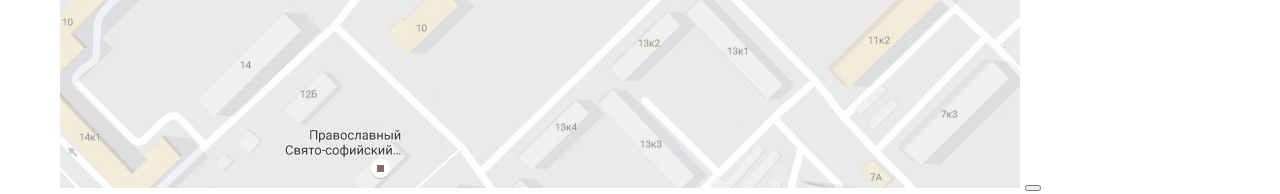
==== commit 7c32dea4: "Стилизовал промо слайдер" ====
--- a/index.html
+++ b/index.html
@@ -12,7 +12,7 @@
         <div class="overlay-picture visually-hidden"></div>
 
         <header class="page-header">
-          <h1><a href="#">DEVICE</a></h1>
+          <h1><a>DEVICE</a></h1>
           <nav class="page-navi">
             <div class="search-user-wraper">
               <form class="search-form" action="" method="get">
@@ -56,19 +56,19 @@
         </header>
         <main>
           <section class="promo">
-            <h2 class="visually-hidden">Промо-товары</h2>
+            <h2 class="visually-hidden">Популярные товары</h2>
             <div class="promo-slider">
-              <input type="radio" id="promo-slide-btn-1" name="slide-btn" aria-label="выбрать первый слайд">
-              <input type="radio" id="promo-slide-btn-2" name="slide-btn" aria-label="выбрать второй слайд">
-              <input type="radio" id="promo-slide-btn-3" name="slide-btn" aria-label="выбрать третий слайд">
+              <input type="radio" id="promo-slide-btn-1" class="promo-slider-radio visually-hidden" name="slide-btn" aria-label="выбрать первый слайд" checked>
+              <input type="radio" id="promo-slide-btn-2" class="promo-slider-radio visually-hidden" name="slide-btn" aria-label="выбрать второй слайд">
+              <input type="radio" id="promo-slide-btn-3" class="promo-slider-radio visually-hidden" name="slide-btn" aria-label="выбрать третий слайд">
               <div class="promo-slider-controls">
-                <label for="promo-slide-btn-1"></label>
-                <label for="promo-slide-btn-2"></label>
-                <label for="promo-slide-btn-3"></label>
+                <label for="promo-slide-btn-1" class="promo-slider-label"></label>
+                <label for="promo-slide-btn-2" class="promo-slider-label"></label>
+                <label for="promo-slide-btn-3" class="promo-slider-label"></label>
               </div>
               <ul class="promo-slides-container">
                 <li class="promo-slide promo-slide-1">
-                  <a href="#" class="item-page-button button">
+                  <a href="#" class="item-page-link">
                     <img src="img/selfie-stick.png" alt="selfie-stick">
                   </a>
                   <section class="promo-slide-description">
@@ -79,14 +79,14 @@
                     Восемь (Восемь, Карл!) метров длиной и весом всего 5 килограмм.
                     </p>
                     <a href="#" class="item-page-button button">Подробнее</a>
-                    <table class="promo-slide-description-specification">
+                    <table class="promo-slide-specification">
                       <tr class="parameter">
-                        <td>8,5м</td>
+                        <td>8,5 м</td>
                         <td>5 кг</td>
                         <td>Карбон</td>
                       </tr>
                       <tr class="parameter-names">
-                        <th>Дина палки</th>
+                        <th>Длина палки</th>
                         <th>Вес палки</th>
                         <th>Материал</th>
                       </tr>
@@ -95,7 +95,7 @@
                   </section>
                 </li>
                 <li class="promo-slide promo-slide-2">
-                  <a href="#" class="item-page-button button">
+                  <a href="#" class="item-page-link">
                     <img src="img/smart-watch.png" alt="smart-watch">
                   </a>
                   <section class="promo-slide-description">
@@ -105,7 +105,7 @@
                     <p>Мотивирующие фитнес-браслеты помогут найти в себе силы
                     не пропускать занятия и соблюдать диету.</p>
                     <a href="#" class="item-page-button button">Подробнее</a>
-                    <table class="promo-slide-description-specification">
+                    <table class="promo-slide-specification">
                       <tr class="parameter">
                         <td>48 часов</td>
                       </tr>
@@ -117,7 +117,7 @@
                   </section>
                 </li>
                 <li class="promo-slide promo-slide-3">
-                  <a href="#" class="item-page-button button">
+                  <a href="#" class="item-page-link">
                     <img src="img/quadrocopter.png" alt="quadrocopter">
                   </a>
                   <section class="promo-slide-description">
@@ -128,7 +128,7 @@
                     мощным лазером, замаскированным под стандартную камеру.
                     </p>
                     <a href="#" class="item-page-button button">Подробнее</a>
-                    <table class="promo-slide-description-specification">
+                    <table class="promo-slide-specification">
                       <tr class="parameter">
                         <td>800 м</td>
                         <td>50 м</td>
@@ -281,6 +281,6 @@
 
         </section>
     </div>
-    <script type="text/javascript" src="js/modals.js"></script>
+    <script type="text/javascript" src="js/scripts.js"></script>
   </body>
 </html>
--- a/css/master.css
+++ b/css/master.css
@@ -34,7 +34,9 @@
   width: 1440px;
   height: 2795px;
   margin: 0 -140px;
-  background: url("../img/device-index.jpg") no-repeat 0 0;
+  /* background: url("../img/device-index.jpg") no-repeat 0 0; */
+  /* background: url("../img/slide-2.jpg") no-repeat 0 0; */
+  background: url("../img/slide-3.jpg") no-repeat 0 0;
   background-size: cover;
   z-index: 10;
   opacity: .4;
@@ -208,10 +210,6 @@
   opacity: 0.3;
 }
 
-.search-form button:active {
-  font
-}
-
 .search-form input:focus {
   box-shadow: inset 0 -2px 0 #000000;
   outline: none;
@@ -304,7 +302,7 @@
 .navi-catalog-button {
   position: relative;
   flex-basis: 300px;
-  z-index: 1;
+  z-index: 3;
 }
 
 .plus {
@@ -349,6 +347,7 @@
   visibility: hidden;
   position: absolute;
   top: 24px;
+  z-index: 2;
 
   display: flex;
   flex-wrap: wrap;
@@ -359,12 +358,13 @@
   padding: 25px 60px 30px;
 
   background-color: #f7e296;
+  transition: visibility 0.02s
 }
 
 .navi-catalog-button:hover ~ .catalog-menu,
 .navi-catalog-button:focus ~ .catalog-menu,
 .catalog-menu:hover {
-  visibility: visible;
+  visibility: visible !important;
 }
 
 .catalog-menu-group {
@@ -384,3 +384,238 @@
   line-height: 36px;
   text-transform: none;
 }
+
+.promo-slider {
+  position: relative;
+
+  background: linear-gradient(#f7e296 125px, transparent 125px)
+}
+
+.promo-slider-controls {
+  display: flex;
+  flex-wrap: wrap;
+  justify-content: flex-end;
+  position: absolute;
+  z-index: 10;
+
+  right: 83px;
+  top: 341px;
+
+  min-width: 78px;
+  max-width: 180px;
+}
+
+.promo-slider-controls label {
+  position: relative;
+  height: 12px;
+  width: 12px;
+  margin-left: 21px;
+
+  background: url("../img/slider-button-empty.svg");
+  background-size: contain;
+}
+
+.promo-slider-controls label:nth-of-type(1) {
+  margin-left: 0;
+}
+
+.promo-slider-controls label::after {
+  display: none;
+  content: "";
+  position: absolute;
+  top: 0;
+  left: 0;
+
+  width: 12px;
+  height: 12px;
+
+  background: url("../img/slider-button.svg");
+  background-size: contain;
+  /* border-radius: 50%; */
+}
+
+.promo-slider input:focus ~ .promo-slider-controls:not(:hover) {
+  outline:  2px solid #000000;
+  outline-offset: 3px;
+}
+
+
+.promo-slides-container {
+  margin: 0;
+  padding: 0;
+
+  list-style: none;
+}
+
+#promo-slide-btn-1:checked ~ .promo-slider-controls
+ label[for="promo-slide-btn-1"]::after {
+   display: block;
+}
+
+#promo-slide-btn-2:checked ~ .promo-slider-controls
+  label[for="promo-slide-btn-2"]::after {
+    display: block;
+}
+
+#promo-slide-btn-3:checked ~ .promo-slider-controls
+  label[for="promo-slide-btn-3"]::after {
+  display: block;
+}
+
+.promo-slide {
+  display: none;
+
+  min-height: 511px;
+}
+
+#promo-slide-btn-1:checked ~ .promo-slides-container
+.promo-slide-1 {
+  display: flex;
+}
+
+#promo-slide-btn-2:checked ~ .promo-slides-container
+.promo-slide-2 {
+  display: flex;
+}
+
+#promo-slide-btn-3:checked ~ .promo-slides-container
+.promo-slide-3 {
+  display: flex;
+}
+
+.promo-slide > a {
+  display: flex;
+  justify-content: center;
+  align-items: center;
+
+  width: 580px;
+}
+
+.promo-slide-1 img {
+  transform: translate(-8px, 1px);
+}
+
+.promo-slide-2 img {
+  transform: translate(-1px, 13px);
+}
+
+.promo-slide-3 img {
+  transform: translate(4px, -9px);
+}
+
+.promo-slide-description {
+  position: relative;
+  width: 580px;
+  padding: 93px 60px 0 19px;
+
+  z-index: 1;
+}
+
+.promo-slide-description::before {
+  content: "";
+  position: absolute;
+  left: 20px;
+  top: 51px;
+
+  width: 100px;
+  height: 7px;
+
+  background-color: #ffffff;
+}
+
+.slide-number {
+  position: absolute;
+  z-index: 1;
+  right: 46.5px;
+  top: 0;
+
+  margin: 0;
+
+  font-size: 179.2px;
+  line-height: 179.2px;
+  font-weight: 900;
+  color: #ffffff;
+  letter-spacing: 2px;
+}
+
+.slide-slogan {
+  position: relative;
+  z-index: 2;
+  margin: 0;
+  margin-bottom: 20px;
+  margin-right: -20px;
+
+  font-size: 47px;
+  line-height: 56px;
+  letter-spacing: 0.75px;
+}
+
+.slide-slogan ~ p {
+  margin: 0;
+  padding-right: 20px;
+
+  font-family: "Opensans", Arial, sans-serif;
+  font-weight: normal;
+  font-size: 15px;
+  line-height: 30px;
+
+  letter-spacing: -0.15px;
+}
+
+.button {
+  display: inline-block;
+  margin: 0;
+  padding: 8px 40px;
+
+  font-family: "Gilroy", Arial, sans-serif;
+  font-size: 18px;
+  line-height: 24px;
+  font-weight: 900;
+  text-decoration: none;
+  text-transform: uppercase;
+  letter-spacing: 4px;
+  color: #000000;
+
+  background:
+  linear-gradient(transparent 16px,
+    #f0c52e 16px,
+    #f0c52e 24px,
+    transparent 24px);
+}
+
+.button:hover,
+.button:focus {
+  background: #f0c52e;
+  outline: 0;
+}
+
+.button:active {
+  color: rgba(0, 0, 0, 0.3)
+}
+
+.item-page-button {
+  margin: 42px 0 50px 1px;
+}
+.promo-slide-specification {
+  border-collapse: collapse;
+}
+.promo-slide-specification td {
+  min-width: 160px;
+
+  font-size: 36px;
+  line-height: 48px;
+  letter-spacing: 0.1px;
+}
+
+.promo-slide-specification td:nth-child(2n) {
+  min-width: 140px;
+}
+.parameter-names th {
+  font-family: "Opensans", Arial, sans-serif;
+  font-weight: normal;
+  font-size: 13px;
+  line-height: 20px;
+  letter-spacing: -0.1px;
+
+  border-top: 5px solid transparent;
+}
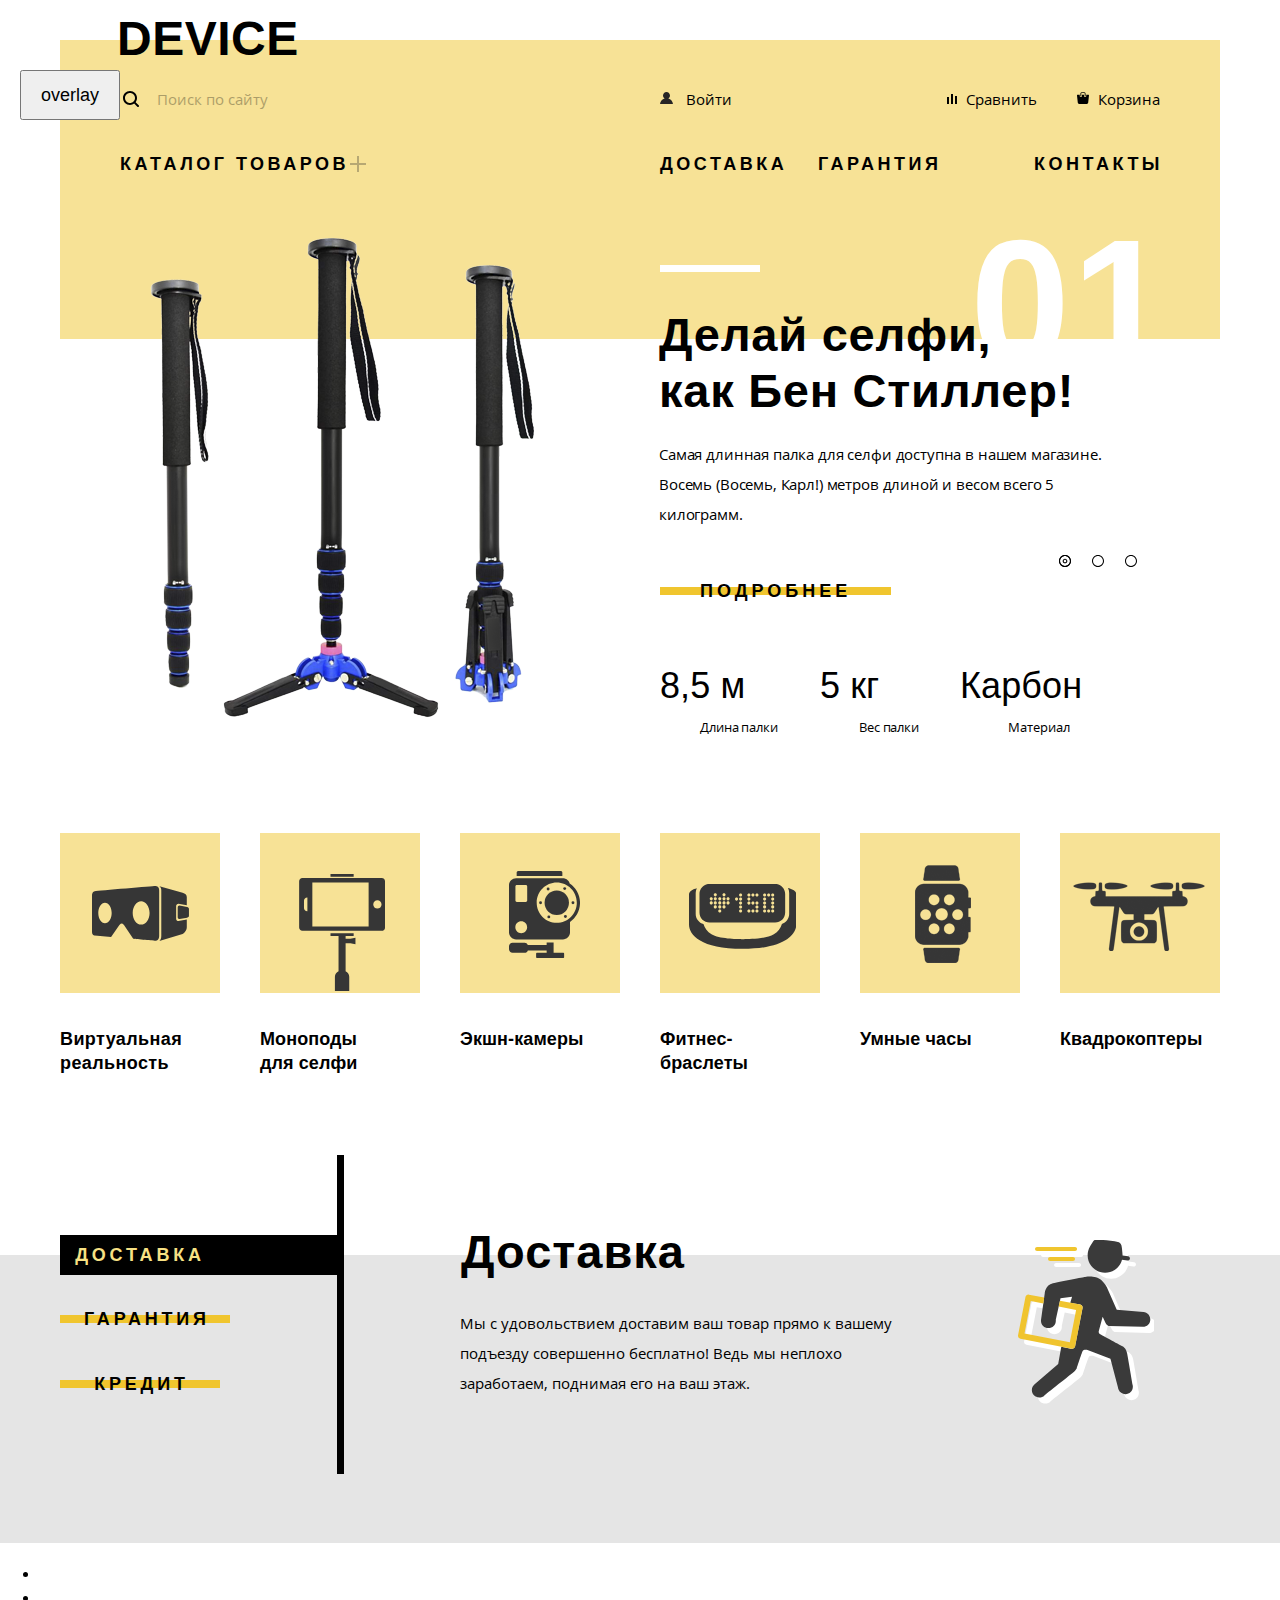
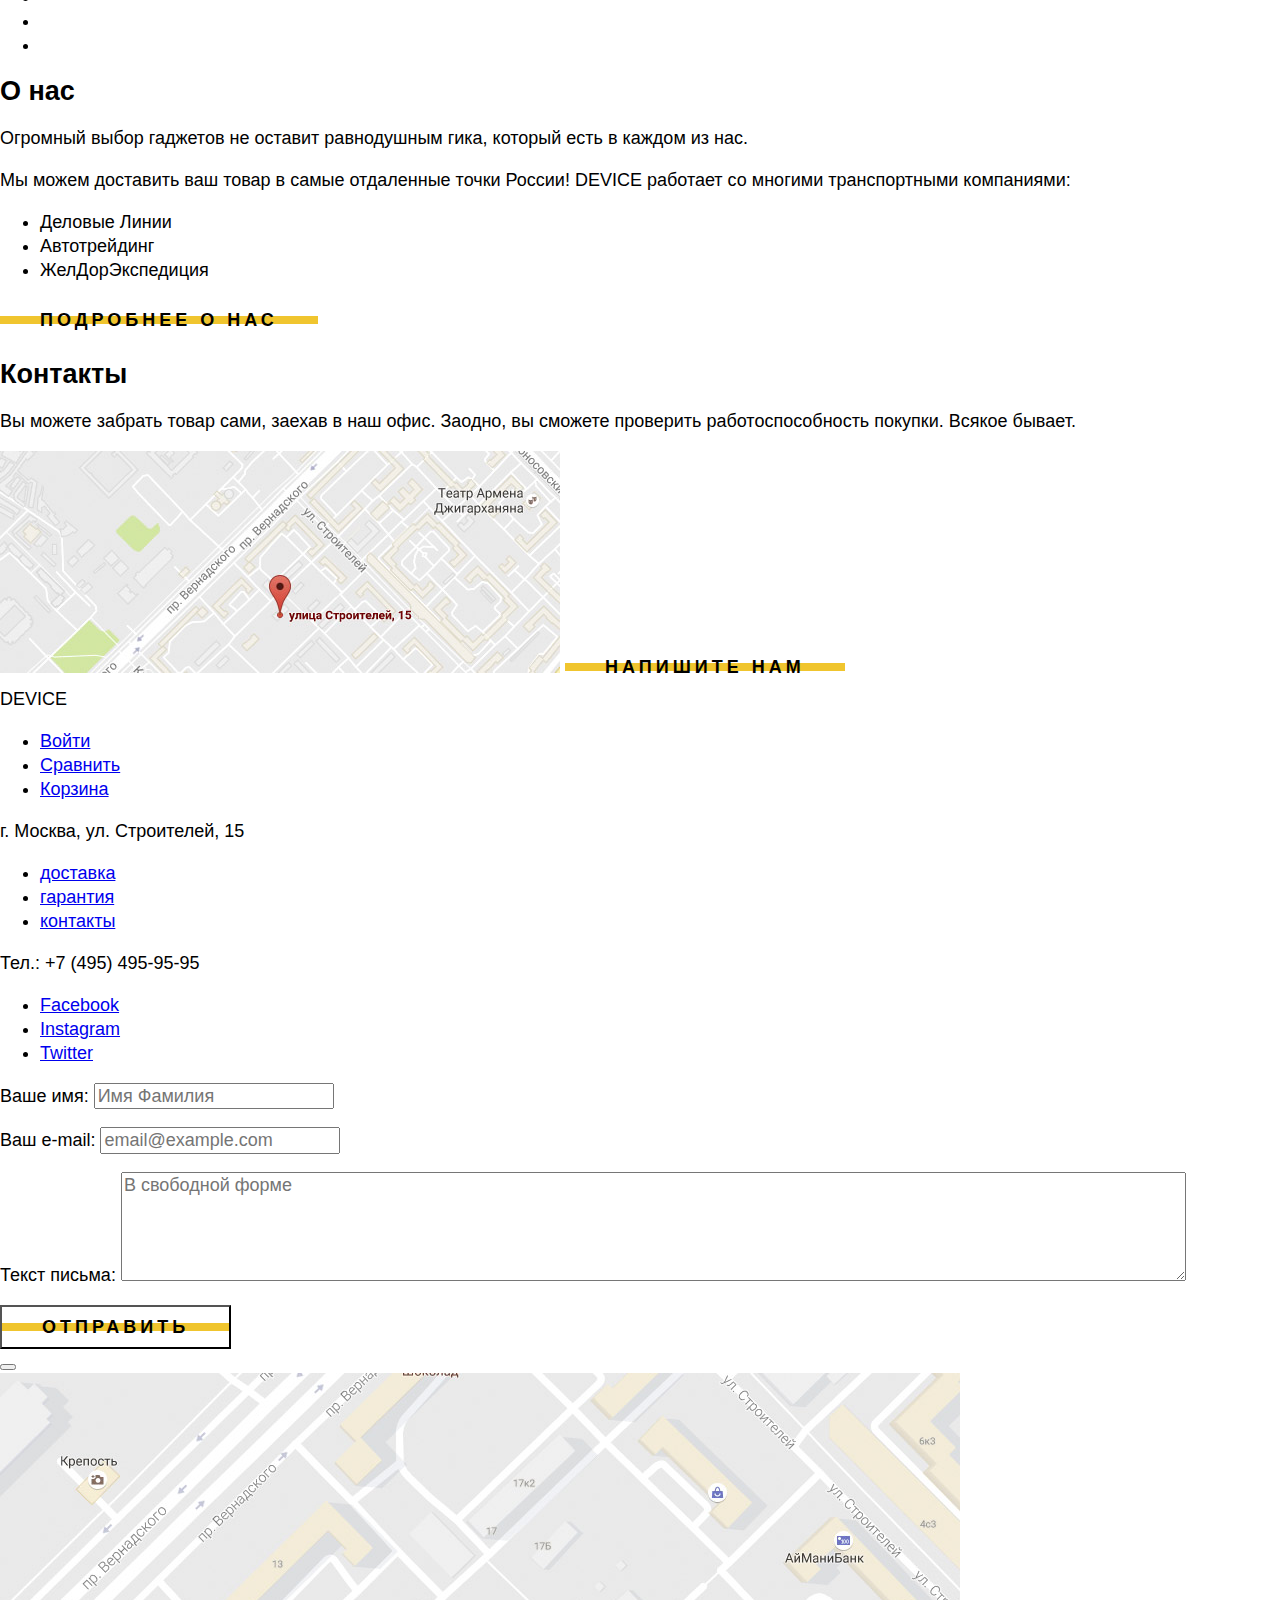
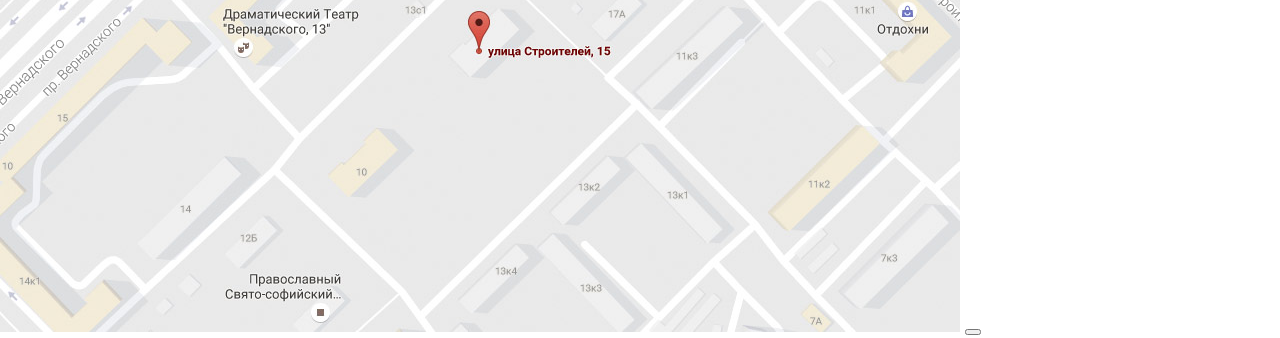
==== commit 9de7a548: "Оживил промо слайдер на CSS и слайдер услуг на JS" ====
--- a/index.html
+++ b/index.html
@@ -8,179 +8,186 @@
   </head>
   <body>
     <button class="overlay-button" type="button" onclick="showOverlay()" name="button">overlay</button>
-    <div class="site-wraper">
+
         <div class="overlay-picture visually-hidden"></div>
 
-        <header class="page-header">
-          <h1><a>DEVICE</a></h1>
-          <nav class="page-navi">
-            <div class="search-user-wraper">
-              <form class="search-form" action="" method="get">
-                <label for="search" aria-label="Поиск по сайту"></label>
-                <input type="search" name="site-search" id="search" placeholder="Поиск по сайту">
-                <button type="submit" name="search-submit"><span>Найти</span></button>
-              </form>
-              <ul class="user-navi">
-                <li class="user-navi-item login"><a href="#" class="header-login-link login-link">Войти</a></li>
-                <li class="user-navi-item compare"><a href="#" class="header-compare-link compare-link">Сравнить</a></li>
-                <li class="user-navi-item cart"><a href="#" class="header-cart-link cart-link">Корзина</a></li>
+          <div class="wraper header-wraper">
+          <header class="page-header">
+
+              <h1><a>DEVICE</a></h1>
+              <nav class="page-navi">
+                <div class="search-user-wraper">
+                  <form class="search-form" action="" method="get">
+                    <label for="search" aria-label="Поиск по сайту"></label>
+                    <input type="search" name="site-search" id="search" placeholder="Поиск по сайту">
+                    <button type="submit" name="search-submit"><span>Найти</span></button>
+                  </form>
+                  <ul class="user-navi">
+                    <li class="user-navi-item login"><a href="#" class="header-login-link login-link">Войти</a></li>
+                    <li class="user-navi-item compare"><a href="#" class="header-compare-link compare-link">Сравнить</a></li>
+                    <li class="user-navi-item cart"><a href="#" class="header-cart-link cart-link">Корзина</a></li>
+                  </ul>
+                </div>
+                <div class="catalog-shortcuts-wraper">
+                  <a href="catalog.html" class="navi-catalog-button">
+                    Каталог товаров
+                  </a>
+                  <div class="plus">
+                  </div>
+                  <div class="catalog-menu">
+                    <ul class="catalog-menu-group catalog-group-1">
+                      <li><a href="vr.html">Виртуальная реальность</a></li>
+                      <li><a href="catalog-group.html">Моноподы для селфи</a></li>
+                      <li><a href="action.html">Экшн-камеры</a></li>
+                    </ul>
+                    <ul class="catalog-menu-group catalog-group-2">
+                      <li><a href="fitness-bracelets.html">Фитнес-браслеты</a></li>
+                      <li><a href="smartwatch.html">Умные часы</a></li>
+                    </ul>
+                    <ul class="catalog-menu-group catalog-group-3">
+                      <li><a href="quadrocopters.html">Квадрокоптеры</a></li>
+                    </ul>
+                  </div>
+                  <ul class="navi-shortcuts">
+                    <li class="navi-shortcuts-item delivery"><a href="#" class="header-delivery-link delivery-link">Доставка</a></li>
+                    <li class="navi-shortcuts-item warranty"><a href="#" class="header-warranty-link warranty-link">Гарантия</a></li>
+                    <li class="navi-shortcuts-item contacts"><a href="#" class="header-contacts-link contacts-link">Контакты</a></li>
+                  </ul>
+                </div>
+              </nav>
+          </header>
+        </div>
+        <main>
+          <div class="wraper promo-wraper">
+            <section class="promo">
+              <h2 class="visually-hidden">Популярные товары</h2>
+              <div class="promo-slider">
+                <input type="radio" id="promo-slide-btn-1" class="promo-slider-radio visually-hidden" name="slide-btn" aria-label="выбрать первый слайд" checked>
+                <input type="radio" id="promo-slide-btn-2" class="promo-slider-radio visually-hidden" name="slide-btn" aria-label="выбрать второй слайд">
+                <input type="radio" id="promo-slide-btn-3" class="promo-slider-radio visually-hidden" name="slide-btn" aria-label="выбрать третий слайд">
+                <div class="promo-slider-controls">
+                  <label for="promo-slide-btn-1" class="promo-slider-label"></label>
+                  <label for="promo-slide-btn-2" class="promo-slider-label"></label>
+                  <label for="promo-slide-btn-3" class="promo-slider-label"></label>
+                </div>
+                <ul class="promo-slides-container">
+                  <li class="promo-slide promo-slide-1">
+                    <a href="#" class="item-page-link">
+                      <img src="img/selfie-stick.png" alt="selfie-stick">
+                    </a>
+                    <section class="promo-slide-description">
+                      <h3 class="visually-hidden">Описание и характеристики товара</h3>
+                      <p class="slide-number">01</p>
+                      <h4 class="slide-slogan">Делай селфи, <br>как Бен Стиллер! </h4>
+                      <p>Самая длинная палка для селфи доступна в нашем магазине.
+                      Восемь (Восемь, Карл!) метров длиной и весом всего 5 килограмм.
+                      </p>
+                      <a href="#" class="item-page-button button">Подробнее</a>
+                      <table class="promo-slide-specification">
+                        <tr class="parameter">
+                          <td>8,5 м</td>
+                          <td>5 кг</td>
+                          <td>Карбон</td>
+                        </tr>
+                        <tr class="parameter-names">
+                          <th>Длина палки</th>
+                          <th>Вес палки</th>
+                          <th>Материал</th>
+                        </tr>
+                      </table>
+
+                    </section>
+                  </li>
+                  <li class="promo-slide promo-slide-2">
+                    <a href="#" class="item-page-link">
+                      <img src="img/smart-watch.png" alt="smart-watch">
+                    </a>
+                    <section class="promo-slide-description">
+                      <h3 class="visually-hidden">Описание и характеристики товара</h3>
+                      <p class="slide-number">02</p>
+                      <h4 class="slide-slogan">Худеем<br>правильно!</h4>
+                      <p>Мотивирующие фитнес-браслеты помогут найти в себе силы
+                      не пропускать занятия и соблюдать диету.</p>
+                      <a href="#" class="item-page-button button">Подробнее</a>
+                      <table class="promo-slide-specification">
+                        <tr class="parameter">
+                          <td>48 часов</td>
+                        </tr>
+                        <tr class="parameter-names">
+                          <th>Без подзарядки</th>
+                        </tr>
+                      </table>
+
+                    </section>
+                  </li>
+                  <li class="promo-slide promo-slide-3">
+                    <a href="#" class="item-page-link">
+                      <img src="img/quadrocopter.png" alt="quadrocopter">
+                    </a>
+                    <section class="promo-slide-description">
+                      <h3 class="visually-hidden">Описание и характеристики товара</h3>
+                      <p class="slide-number">03</p>
+                      <h4 class="slide-slogan">Порхает как бабочка,<br> жалит как пчела!</h4>
+                      <p>Этот обычный, на первый взгляд, квадрокоптер оснащен
+                      мощным лазером, замаскированным под стандартную камеру.
+                      </p>
+                      <a href="#" class="item-page-button button">Подробнее</a>
+                      <table class="promo-slide-specification">
+                        <tr class="parameter">
+                          <td>800 м</td>
+                          <td>50 м</td>
+                        </tr>
+                        <tr class="parameter-names">
+                          <th>Дальность полета</th>
+                          <th>Радиус поражения</th>
+                        </tr>
+                      </table>
+                    </section>
+                  </li>
+                </ul>
+
+              </div>
+            </section>
+          </div>
+          <div class="wraper popular-wraper">
+            <section class="popular-categories">
+              <h2 class="visually-hidden">Популярные товары</h2>
+              <ul class="popular-categories-list">
+                <li class="popular-categories-item"><a href="#" class="category-link"><span>Виртуальная реальность</span></a></li>
+                <li class="popular-categories-item"><a href="catalog-group.html" class="category-link"><span>Моноподы <br>для селфи</span></a></li>
+                <li class="popular-categories-item"><a href="#" class="category-link"><span>Экшн-камеры</span></a></li>
+                <li class="popular-categories-item"><a href="#" class="category-link"><span>Фитнес-браслеты</span></a></li>
+                <li class="popular-categories-item"><a href="#" class="category-link"><span>Умные часы</span></a></li>
+                <li class="popular-categories-item"><a href="#" class="category-link"><span>Квадрокоптеры</span></a></li>
               </ul>
-            </div>
-            <div class="catalog-shortcuts-wraper">
-              <a href="catalog.html" class="navi-catalog-button">
-                Каталог товаров
-              </a>
-              <div class="plus">
-              </div>
-              <div class="catalog-menu">
-                <ul class="catalog-menu-group catalog-group-1">
-                  <li><a href="vr.html">Виртуальная реальность</a></li>
-                  <li><a href="catalog-group.html">Моноподы для селфи</a></li>
-                  <li><a href="action.html">Экшн-камеры</a></li>
+            </section>
+          </div>
+          <section class="services">
+            <div class="wraper services-wraper">
+              <h2 class="visually-hidden">Услуги</h2>
+              <div class="services-slider">
+
+                <ul class="services-slider-controls">
+                  <li><input type="radio" name="service-button" class="visually-hidden" id="service-button-1" checked><label for="service-button-1" class="button service-button">Доставка</label></li>
+                  <li><input type="radio" name="service-button" class="visually-hidden" id="service-button-2"><label for="service-button-2" class="button service-button">Гарантия</label></li>
+                  <li><input type="radio" name="service-button" class="visually-hidden" id="service-button-3"><label for="service-button-3" class="button service-button">Кредит</label></li>
                 </ul>
-                <ul class="catalog-menu-group catalog-group-2">
-                  <li><a href="fitness-bracelets.html">Фитнес-браслеты</a></li>
-                  <li><a href="smartwatch.html">Умные часы</a></li>
-                </ul>
-                <ul class="catalog-menu-group catalog-group-3">
-                  <li><a href="quadrocopters.html">Квадрокоптеры</a></li>
+                <ul class="services-slider-container">
+                  <li class="services-slide services-slide-1 services-slide-visible">
+                    <h3 class="service-name">Доставка</h3>
+                    <p>Мы с удовольствием доставим ваш товар прямо к вашему подъезду
+                      совершенно бесплатно! Ведь мы неплохо заработаем, поднимая его на ваш этаж.</p>
+                  </li>
+                  <li class="services-slide services-slide-2">
+                    <h3 class="service-name">Гарантия</h3>
+                    <p>Если из-за возгорания купленного у нас товара у вас сгорит дом — не переживайте, мы выдадим вам новый. <br>Товар, не дом, конечно же.</p>
+                  </li>
+                  <li class="services-slide services-slide-3">
+                    <h3 class="service-name">Кредит</h3>
+                    <p>Залезть в долговую яму стало проще! Кредитные консультанты подберут для вас наиболее выгодные условия кредита. Выгодные для нашего банка, разумеется.</p>
+                  </li>
                 </ul>
               </div>
-              <ul class="navi-shortcuts">
-                <li class="navi-shortcuts-item delivery"><a href="#" class="header-delivery-link delivery-link">Доставка</a></li>
-                <li class="navi-shortcuts-item warranty"><a href="#" class="header-warranty-link warranty-link">Гарантия</a></li>
-                <li class="navi-shortcuts-item contacts"><a href="#" class="header-contacts-link contacts-link">Контакты</a></li>
-              </ul>
-            </div>
-          </nav>
-        </header>
-        <main>
-          <section class="promo">
-            <h2 class="visually-hidden">Популярные товары</h2>
-            <div class="promo-slider">
-              <input type="radio" id="promo-slide-btn-1" class="promo-slider-radio visually-hidden" name="slide-btn" aria-label="выбрать первый слайд" checked>
-              <input type="radio" id="promo-slide-btn-2" class="promo-slider-radio visually-hidden" name="slide-btn" aria-label="выбрать второй слайд">
-              <input type="radio" id="promo-slide-btn-3" class="promo-slider-radio visually-hidden" name="slide-btn" aria-label="выбрать третий слайд">
-              <div class="promo-slider-controls">
-                <label for="promo-slide-btn-1" class="promo-slider-label"></label>
-                <label for="promo-slide-btn-2" class="promo-slider-label"></label>
-                <label for="promo-slide-btn-3" class="promo-slider-label"></label>
-              </div>
-              <ul class="promo-slides-container">
-                <li class="promo-slide promo-slide-1">
-                  <a href="#" class="item-page-link">
-                    <img src="img/selfie-stick.png" alt="selfie-stick">
-                  </a>
-                  <section class="promo-slide-description">
-                    <h3 class="visually-hidden">Описание и характеристики товара</h3>
-                    <p class="slide-number">01</p>
-                    <h4 class="slide-slogan">Делай селфи, <br>как Бен Стиллер! </h4>
-                    <p>Самая длинная палка для селфи доступна в нашем магазине.
-                    Восемь (Восемь, Карл!) метров длиной и весом всего 5 килограмм.
-                    </p>
-                    <a href="#" class="item-page-button button">Подробнее</a>
-                    <table class="promo-slide-specification">
-                      <tr class="parameter">
-                        <td>8,5 м</td>
-                        <td>5 кг</td>
-                        <td>Карбон</td>
-                      </tr>
-                      <tr class="parameter-names">
-                        <th>Длина палки</th>
-                        <th>Вес палки</th>
-                        <th>Материал</th>
-                      </tr>
-                    </table>
-
-                  </section>
-                </li>
-                <li class="promo-slide promo-slide-2">
-                  <a href="#" class="item-page-link">
-                    <img src="img/smart-watch.png" alt="smart-watch">
-                  </a>
-                  <section class="promo-slide-description">
-                    <h3 class="visually-hidden">Описание и характеристики товара</h3>
-                    <p class="slide-number">02</p>
-                    <h4 class="slide-slogan">Худеем<br>правильно!</h4>
-                    <p>Мотивирующие фитнес-браслеты помогут найти в себе силы
-                    не пропускать занятия и соблюдать диету.</p>
-                    <a href="#" class="item-page-button button">Подробнее</a>
-                    <table class="promo-slide-specification">
-                      <tr class="parameter">
-                        <td>48 часов</td>
-                      </tr>
-                      <tr class="parameter-names">
-                        <th>Без подзарядки</th>
-                      </tr>
-                    </table>
-
-                  </section>
-                </li>
-                <li class="promo-slide promo-slide-3">
-                  <a href="#" class="item-page-link">
-                    <img src="img/quadrocopter.png" alt="quadrocopter">
-                  </a>
-                  <section class="promo-slide-description">
-                    <h3 class="visually-hidden">Описание и характеристики товара</h3>
-                    <p class="slide-number">03</p>
-                    <h4 class="slide-slogan">Порхает как бабочка,<br> жалит как пчела!</h4>
-                    <p>Этот обычный, на первый взгляд, квадрокоптер оснащен
-                    мощным лазером, замаскированным под стандартную камеру.
-                    </p>
-                    <a href="#" class="item-page-button button">Подробнее</a>
-                    <table class="promo-slide-specification">
-                      <tr class="parameter">
-                        <td>800 м</td>
-                        <td>50 м</td>
-                      </tr>
-                      <tr class="parameter-names">
-                        <th>Дальность полета</th>
-                        <th>Радиус поражения</th>
-                      </tr>
-                    </table>
-                  </section>
-                </li>
-              </ul>
-
-            </div>
-          </section>
-          <section class="popular-categories">
-            <h2 class="visually-hidden">Популярные товары</h2>
-            <ul class="popular-categories-list">
-              <li class="popular-categories-list-item"><a href="#" class="category-link">Виртуальная реальность</a></li>
-              <li class="popular-categories-list-item"><a href="#" class="category-link">Моноподы для селфи</a></li>
-              <li class="popular-categories-list-item"><a href="#" class="category-link">Экшн-камеры</a></li>
-              <li class="popular-categories-list-item"><a href="#" class="category-link">Фитнес-браслеты</a></li>
-              <li class="popular-categories-list-item"><a href="#" class="category-link">Умные часы</a></li>
-              <li class="popular-categories-list-item"><a href="#" class="category-link">Квадрокоптеры</a></li>
-            </ul>
-          </section>
-          <section class="services">
-            <h2 class="visually-hidden">Услуги</h2>
-            <div class="services-slider">
-              <input type="radio" name="services-btn" id="services-delivery-btn">
-              <input type="radio" name="services-btn" id="services-warranty-btn">
-              <input type="radio" name="services-btn" id="services-credit-btn">
-              <ul class="services-slider-controls">
-                <li class="service-button"><label for="services-delivery-btn">Доставка</label></li>
-                <li class="service-button"><label for="services-warranty-btn">Гарантия</label></li>
-                <li class="service-button"><label for="services-sredit-btn">Кредит</label></li>
-              </ul>
-              <ul class="services-slider-container">
-                <li class="services-slide services-slide-1">
-                  <h3 class="service-name">Доставка</h3>
-                  <p>Мы с удовольствием доставим ваш товар прямо к вашему подъезду
-                    совершенно бесплатно! Ведь мы неплохо заработаем, поднимая его на ваш этаж.</p>
-                </li>
-                <li class="services-slide services-slide-2">
-                  <h3 class="service-name">Доставка</h3>
-                  <p>Если из-за возгорания купленного у нас товара у вас сгорит дом — не переживайте, мы выдадим вам новый. <br>Товар, не дом, конечно же.</p>
-                </li>
-                <li class="services-slide services-slide-3">
-                  <h3 class="service-name">Кредит</h3>
-                  <p>Залезть в долговую яму стало проще! Кредитные консультанты подберут для вас наиболее выгодные условия кредита. Выгодные для нашего банка, разумеется.</p>
-                </li>
-              </ul>
             </div>
           </section>
           <section class="brands">
@@ -280,7 +287,7 @@
           <button type="button" class="modal-feedback-close" name="mofeedbutton" aria-label="Закрыть схему проезда"></button>
 
         </section>
-    </div>
+
     <script type="text/javascript" src="js/scripts.js"></script>
   </body>
 </html>
--- a/css/master.css
+++ b/css/master.css
@@ -31,9 +31,10 @@
 
 .overlay-picture {
   position: absolute;
+  left: calc(50% - 720px);
   width: 1440px;
   height: 2795px;
-  margin: 0 -140px;
+
   /* background: url("../img/device-index.jpg") no-repeat 0 0; */
   /* background: url("../img/slide-2.jpg") no-repeat 0 0; */
   background: url("../img/slide-3.jpg") no-repeat 0 0;
@@ -76,12 +77,14 @@
 }
 
 .site-wraper {
+}
+
+.wraper {
   position: relative;
   width: 1200px;
   margin: 0 auto;
   padding: 0 20px;
 }
-
 .page-header {
   min-height: 214px;
   padding: 15px 60px 0;
@@ -103,7 +106,6 @@
   text-decoration: none;
   color: #000000;
 
-  font-family:
 }
 
 .page-header a:hover {
@@ -391,6 +393,16 @@
   background: linear-gradient(#f7e296 125px, transparent 125px)
 }
 
+.item-page-link {
+  transition: transform 0.3s
+}
+
+.item-page-link:focus,
+.item-page-link:hover {
+  outline: none;
+  transform: scale(1.15)
+}
+
 .promo-slider-controls {
   display: flex;
   flex-wrap: wrap;
@@ -441,7 +453,9 @@
 
 
 .promo-slides-container {
-  margin: 0;
+  min-height: 511px;
+  margin: 0;
+  margin-bottom: 95px;
   padding: 0;
 
   list-style: none;
@@ -466,6 +480,9 @@
   display: none;
 
   min-height: 511px;
+}
+.showing {
+  display: flex;
 }
 
 #promo-slide-btn-1:checked ~ .promo-slides-container
@@ -619,3 +636,258 @@
 
   border-top: 5px solid transparent;
 }
+
+.popular-categories-list {
+  display: flex;
+  flex-wrap: wrap;
+
+  margin: 0;
+  padding: 0;
+  margin-left: -40px;
+  margin-bottom: 80px;
+  width: calc(100% + 40px);
+
+  list-style: none;
+}
+
+.popular-categories-item {
+  width: 160px;
+  margin-left: 40px;
+}
+
+.popular-categories-item a {
+  display: block;
+  position: relative;
+  padding: 194px 0 0;
+  font: inherit;
+  color: inherit;
+  font-weight: 900;
+  text-decoration: none;
+  letter-spacing: 0.1px;
+}
+.popular-categories-item:first-child a {
+  letter-spacing: 0.4px;
+}
+
+.popular-categories-item a::before {
+  content: "";
+  position: absolute;
+  top: 0;
+  left: 0;
+  right: 0;
+
+  height: 160px;
+
+  background: #f7e296
+}
+
+.popular-categories-item a:focus {
+  outline: none;
+}
+
+.popular-categories-item a:hover::before,
+.popular-categories-item a:focus::before {
+  background: #f0c52e;
+}
+
+.popular-categories-item a::after {
+  content: "";
+  position: absolute;
+  top: 0;
+  left: 0;
+  right: 0;
+
+  height: 160px;
+  background: no-repeat 50%;
+}
+
+.popular-categories-item:nth-child(1) a::after {
+  background-image: url("../img/popular-1.svg");
+}
+
+.popular-categories-item:nth-child(2) a::after {
+  background-image: url("../img/popular-2.svg");
+  background-position: 38.5px 41px
+}
+
+.popular-categories-item:nth-child(3) a::after {
+  background-image: url("../img/popular-3.svg");
+  background-position: calc(50% + 4.5px) calc(50% + 1.5px);
+}
+
+.popular-categories-item:nth-child(4) a::after {
+  background-image: url("../img/popular-4.svg");
+  background-position: calc(50% + 2px) calc(50% + 3px);
+}
+
+.popular-categories-item:nth-child(5) a::after {
+  background-image: url("../img/popular-5.png");
+  background-position: calc(50% + 2.5px) calc(50% + .5px);
+}
+
+.popular-categories-item:nth-child(6) a::after {
+  background-image: url("../img/popular-6.png");
+  background-position: calc(50% - 1px) calc(50% + 3px);
+}
+
+.popular-categories-item a:active span,
+.popular-categories-item a:active::after {
+  opacity: 0.3
+}
+
+.services {
+  background: linear-gradient(transparent 100px, #e5e5e5 100px)
+}
+.services-slider {
+  display: flex;
+  min-height: 388px;
+  padding-top: 80px;
+}
+
+.services-slider ul {
+  margin: 0;
+  padding: 0;
+
+  list-style: none;
+}
+
+.services-slider-controls {
+  position: relative;
+
+}
+
+.services-slider-controls li {
+  min-width: 280px;
+}
+
+.services-slider-controls::after {
+  content: "";
+  position: absolute;
+  top: -80px;
+  right: -4px;
+
+  width: 7px;
+  height: 319px;
+
+  background: #000000;
+}
+
+.service-button {
+  position: relative;
+  min-width: 160px;
+  margin-bottom: 24px;
+  padding: 8px 20px;
+
+  text-align: center;
+  letter-spacing: 3.8px;
+  border: none;
+}
+
+.service-button[for="service-button-1"] {
+  padding: 8px 0px;
+}
+
+.service-button[for="service-button-2"] {
+  padding-left: 24px;
+  margin-bottom: 25px;
+}
+
+.service-button[for="service-button-3"] {
+  padding-left: 23px;
+}
+
+#service-button-1:checked + .service-button[for="service-button-1"],
+#service-button-2:checked + .service-button[for="service-button-2"],
+#service-button-3:checked + .service-button[for="service-button-3"] {
+  color: #f7e184;
+  background: #000000;
+}
+
+.service-button::after {
+  content: "";
+  position: absolute;
+  top: 0;
+  left: 100%;
+
+  width: 118px;
+  height: 100%;
+}
+
+#service-button-1:checked + .service-button[for="service-button-1"]::after,
+#service-button-2:checked + .service-button[for="service-button-2"]::after,
+#service-button-3:checked + .service-button[for="service-button-3"]::after {
+  background: #000000;
+}
+
+#services-delivery-btn:focus ~ ul .service-button:nth-child(1),
+#services-warranty-btn:focus ~ ul .service-button:nth-child(2),
+#services-credit-btn:focus ~ ul .service-button:nth-child(3) {
+  background: #f0c52e;
+  outline: 0;
+}
+
+.services-slide {
+  position: absolute;
+  visibility: hidden;
+  padding-left: 120px;
+}
+
+.services-slide h3 {
+  margin: 0;
+  margin-top: -7px;
+  margin-bottom: 32px;
+  padding-left: 1px;
+  font-size: 47px;
+  line-height: 48px;
+  letter-spacing: 1px;
+}
+
+.services-slide p {
+  padding-right: 340px;
+  font-family: "Opensans", Arial, sans-serif;
+  font-size: 15px;
+  line-height: 30px;
+}
+
+.services-slide-visible {
+  visibility: visible;
+}
+
+.services-slide-1::after {
+  content: "";
+  position: absolute;
+  top: 5px;
+  right: 86px;
+
+  width: 136px;
+  height: 164px;
+
+  background: url("../img/delivery.svg") no-repeat 0 0;
+  background-size: contain;
+}
+
+.services-slide-2::after {
+  content: "";
+  position: absolute;
+  top: -20px;
+  right: 67px;
+
+  width: 171px;
+  height: 194px;
+
+  background: url("../img/warranty.svg") no-repeat 0 0;
+  background-size: contain;
+}
+
+.services-slide-3::after {
+  content: "";
+  position: absolute;
+  top: -20px;
+  right: 90px;
+
+  width: 156px;
+  height: 186px;
+
+  background: url("../img/credit.svg") no-repeat 0 0;
+  background-size: contain;
+}
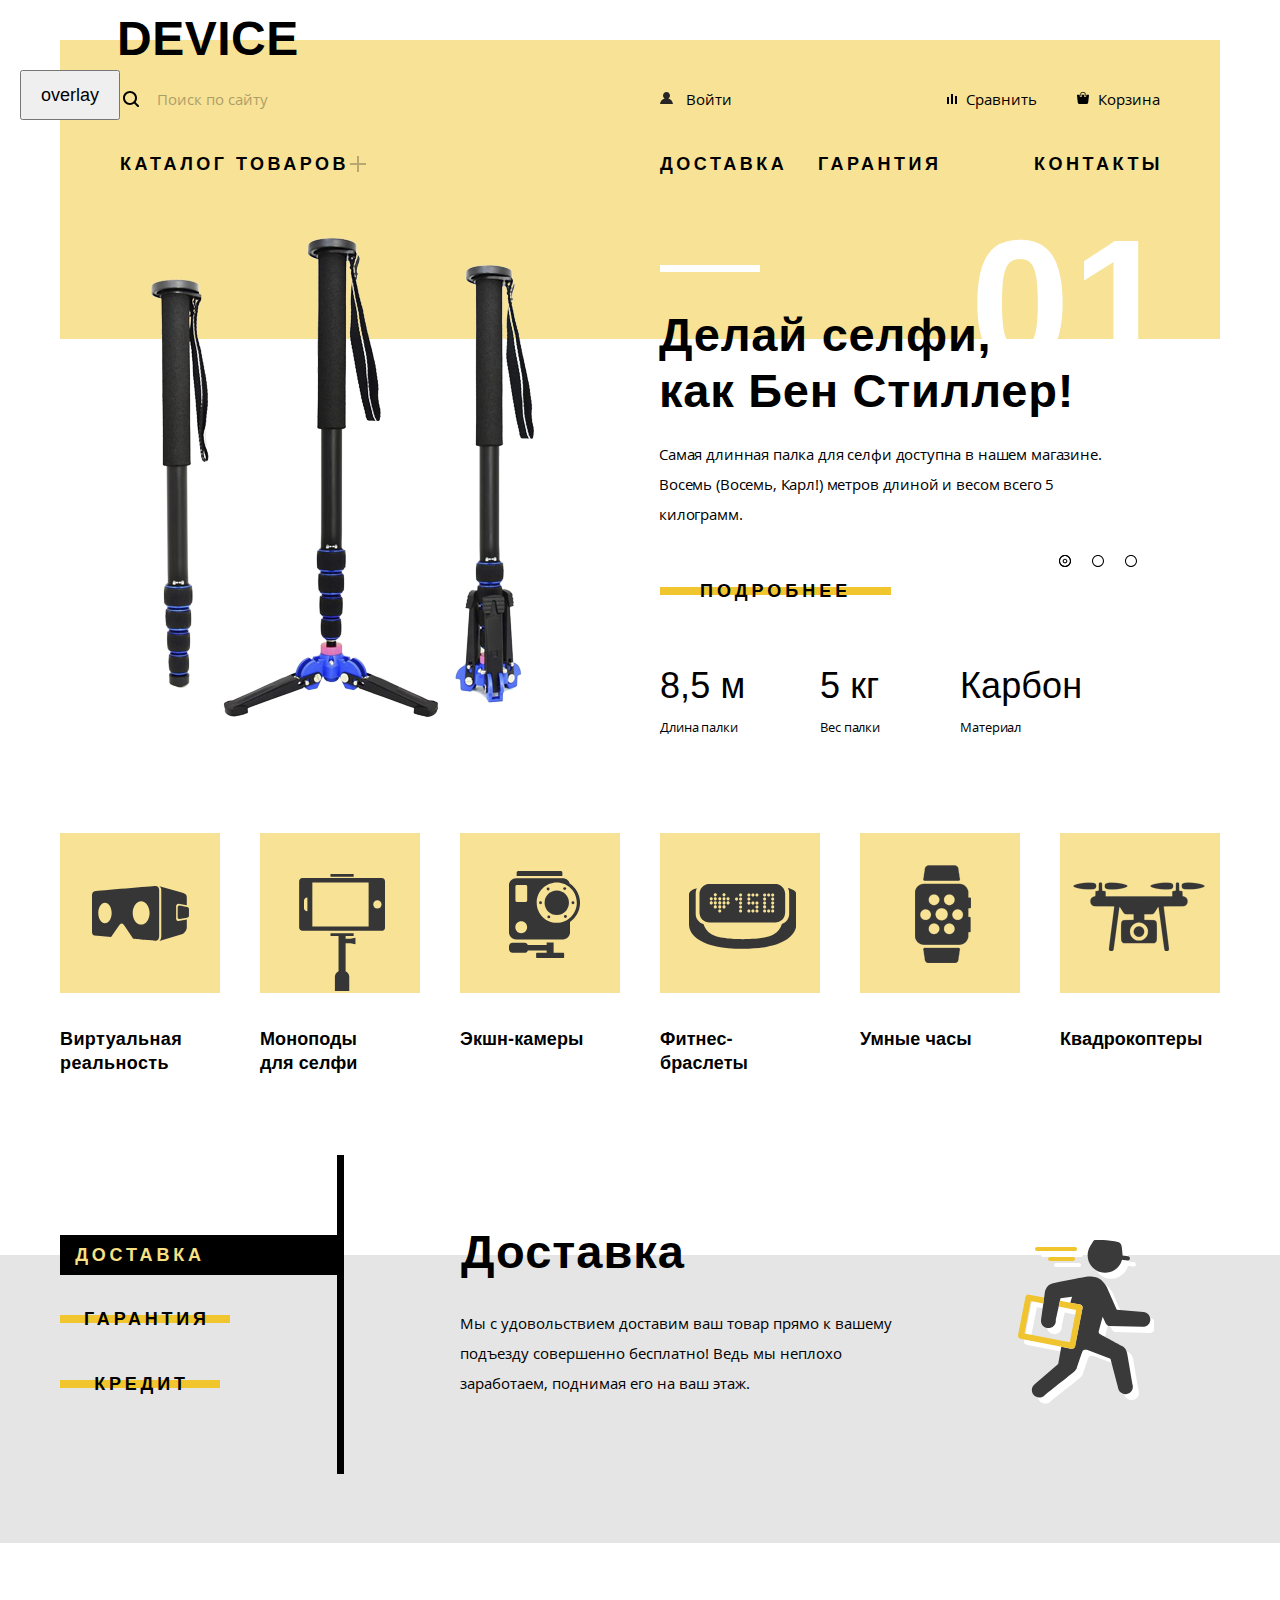
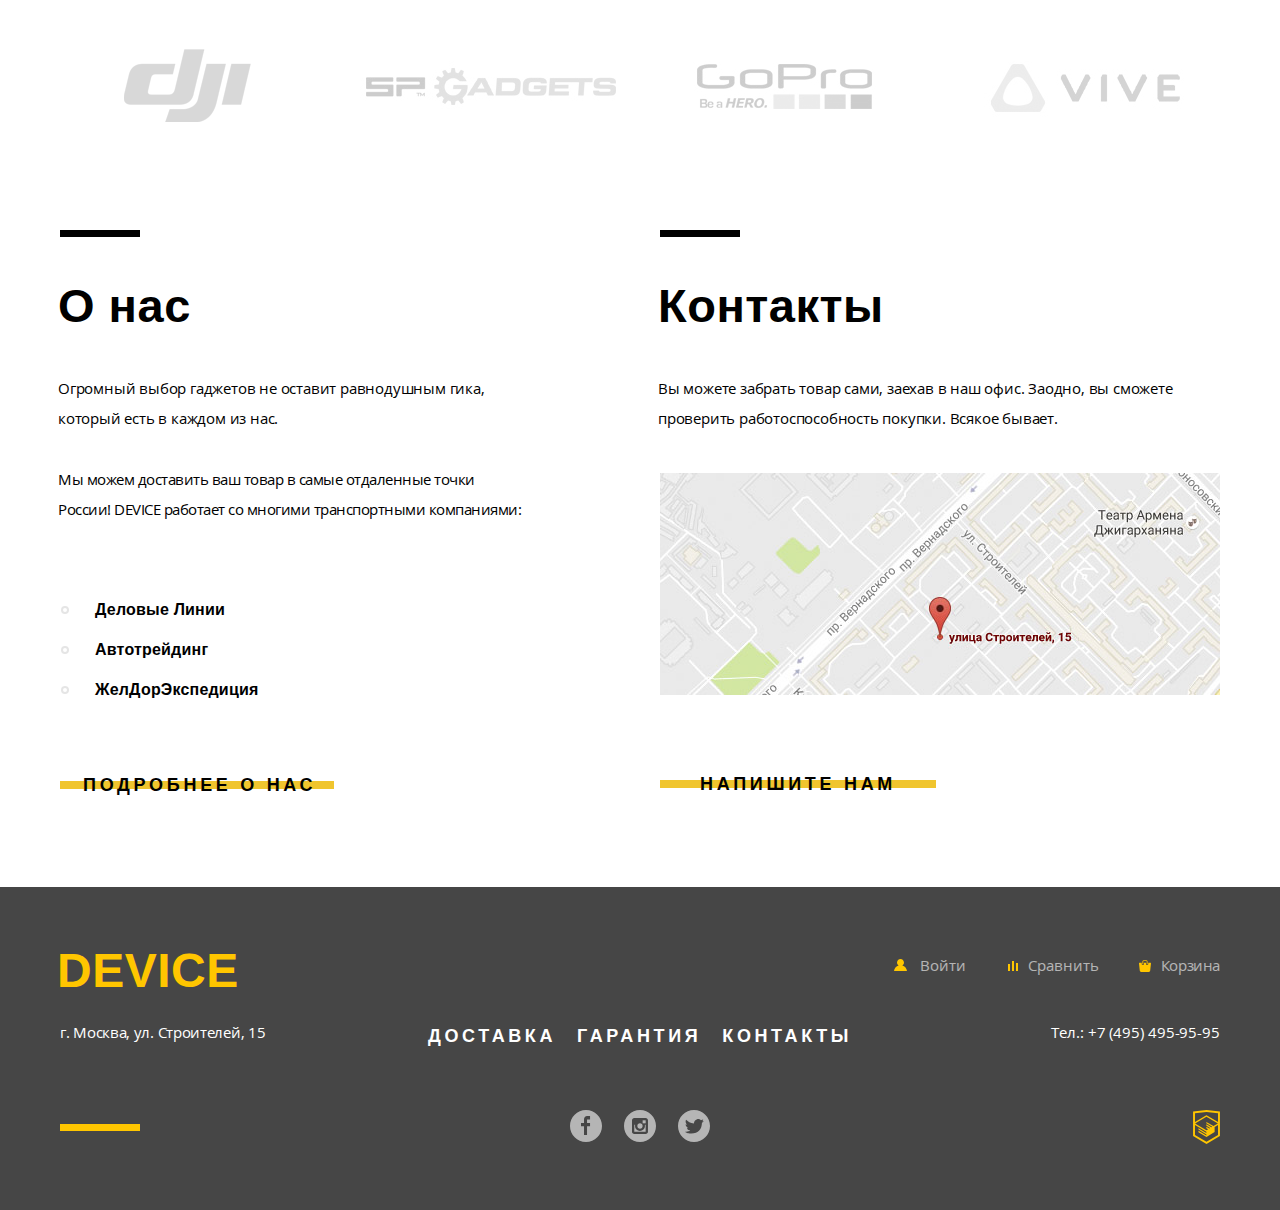
==== commit 2872f8b7: "Доделал index добавил скрипты модалам" ====
--- a/index.html
+++ b/index.html
@@ -190,102 +190,120 @@
               </div>
             </div>
           </section>
-          <section class="brands">
-            <h2 class="visually-hidden">Наши партнеры</h2>
-            <ul class="brands-list">
-
-              <li class="brands-list-item">
-                <img src="" alt="" aria-label="dji">
-              </li>
-              <li class="brands-list-item">
-                <img src="" alt="" aria-label="sp gadgets">
-              </li>
-              <li class="brands-list-item">
-                <img src="" alt="" aria-label="go pro">
-              </li>
-              <li class="brands-list-item">
-                <img src="" alt="" aria-label="vive">
-              </li>
-            </ul>
-
-          </section>
-          <section class="info">
-            <h2>О нас</h2>
-            <p>Огромный выбор гаджетов не оставит равнодушным гика, который есть в каждом из нас.</p>
-            <p>Мы можем доставить ваш товар в самые отдаленные точки России! DEVICE работает со многими транспортными компаниями:</p>
-            <ul class="info-transitors">
-              <li class="info-transitors-name">Деловые Линии</li>
-            	<li class="info-transitors-name">Автотрейдинг</li>
-            	<li class="info-transitors-name">ЖелДорЭкспедиция</li>
-            </ul>
-            <a href="#" class="info-page-button button">Подробнее о нас</a>
-          </section>
-          <section class="contacts">
-            <h2>Контакты</h2>
-            <p>Вы можете забрать товар сами, заехав в наш офис. Заодно, вы сможете проверить работоспособность покупки. Всякое бывает.</p>
-            <a class="contacts-map"><img src="img/map-small.jpg" alt="открыть карту">
-
-            </a>
-            <a href="#" class="contacts-page-button button">Напишите нам</a>
-
-          </section>
+          <div class="wraper brands-wraper">
+            <section class="brands">
+              <h2 class="visually-hidden">Наши партнеры</h2>
+              <ul class="brands-list">
+
+                <li class="brands-list-item">
+                  <a href="brandurl.com">
+                    <img src="img/logo-1.png" alt="dji" aria-label="dji">
+                  </a>
+                </li>
+                <li class="brands-list-item">
+                  <a href="brandurl.com">
+                    <img src="img/logo-2.png" alt="sp gadgets" aria-label="sp gadgets">
+                  </a>
+                </li>
+                <li class="brands-list-item">
+                  <a href="brandurl.com">
+                    <img src="img/logo-3.png" alt="go pro" aria-label="go pro">
+                  </a>
+                </li>
+                <li class="brands-list-item">
+                  <a href="brandurl.com">
+                    <img src="img/logo-4.png" alt="vive" aria-label="vive">
+                  </a>
+                </li>
+              </ul>
+
+            </section>
+          </div>
+          <div class="wraper info-wraper">
+            <section class="info">
+              <h2>О нас</h2>
+              <p>Огромный выбор гаджетов не оставит равнодушным гика, который есть в каждом из нас.</p>
+              <p>Мы можем доставить ваш товар в самые отдаленные точки России! DEVICE работает со многими транспортными компаниями:</p>
+              <ul class="info-transitors">
+                <li class="info-transitors-name">Деловые Линии</li>
+                <li class="info-transitors-name">Автотрейдинг</li>
+                <li class="info-transitors-name">ЖелДорЭкспедиция</li>
+              </ul>
+              <a href="#" class="info-page-button button">Подробнее о нас</a>
+            </section>
+            <section class="contacts">
+              <h2>Контакты</h2>
+              <p>Вы можете забрать товар сами, заехав в наш офис. Заодно, вы сможете проверить работоспособность покупки. Всякое бывает.</p>
+              <a class="contacts-map" href="map.html" aria-label="Магазин находится по адресу: г. Москва, ул. Строителей, 15">
+                <img src="img/map-small.jpg" width="560" height="222" alt="открыть карту">
+
+              </a>
+              <a href="#" class="feedback-page-button button">Напишите нам</a>
+
+            </section>
+          </div>
         </main>
         <footer class="page-footer">
-
-          <nav class="footer-navi">
-            <span class="footer-logo">DEVICE</span>
-            <ul class="footer-navi-user">
-              <li><a href="#" class="footer-navi-user-link footer-login-link">Войти</a></li>
-              <li><a href="#" class="footer-navi-user-link footer-compare-link">Сравнить</a></li>
-              <li><a href="#" class="footer-navi-user-link footer-cart-link">Корзина</a></li>
-            </ul>
-          </nav>
-          <div class="footer-info">
-            <p>г. Москва, ул. Строителей, 15</p>
-            <ul class="footer-info-services">
-              <li><a href="#" class="footer-delivery-link footer-info-services-link">доставка</a> </li>
-              <li><a href="#" class="footer-warranty-link footer-info-services-link">гарантия</a> </li>
-              <li><a href="#" class="footer-credit-link footer-info-services-link">контакты</a> </li>
-            </ul>
-            <p>Тел.: +7 (495) 495-95-95</p>
-          </div>
-
-          <div class="footer-social-copyright">
-            <ul class="footer-social">
-              <li><a href="#" class="social-button fb-link" aria-label="Facebook">Facebook</a></li>
-              <li><a href="#" class="social-button inst-link" aria-label="Instagram">Instagram</a></li>
-              <li><a href="#" class="social-button tw-link" aria-label="Twitter">Twitter</a></li>
-            </ul>
-            <div class="footer-copyright">
+          <div class="wraper footer-wraper">
+            <nav class="footer-navi">
+              <h1><a>DEVICE</a></h1>
+              <ul class="footer-navi-user">
+                <li><a href="#" class="footer-navi-user-link footer-login-link">Войти</a></li>
+                <li><a href="#" class="footer-navi-user-link footer-compare-link">Сравнить</a></li>
+                <li><a href="#" class="footer-navi-user-link footer-cart-link">Корзина</a></li>
+              </ul>
+            </nav>
+            <div class="footer-info">
+              <p>г. Москва, ул. Строителей, 15</p>
+              <ul class="footer-info-services">
+                <li><a href="#" class="footer-delivery-link footer-info-services-link">доставка</a> </li>
+                <li><a href="#" class="footer-warranty-link footer-info-services-link">гарантия</a> </li>
+                <li><a href="#" class="footer-credit-link footer-info-services-link">контакты</a> </li>
+              </ul>
+              <p>Тел.: +7 (495) 495-95-95</p>
             </div>
+
+            <div class="footer-social-copyright">
+              <ul class="footer-social">
+                <li><a href="#" class="social-button fb-link" aria-label="Facebook"></a></li>
+                <li><a href="#" class="social-button inst-link" aria-label="Instagram"></a></li>
+                <li><a href="#" class="social-button tw-link" aria-label="Twitter"></a></li>
+              </ul>
+              <div class="footer-copyright">
+                <a href="https://htmlacademy.ru/" aria-label="Ссылка на htmlacademy"></a>
+              </div>
+            </div>
           </div>
         </footer>
 
         <section class="modal modal-feedback">
-          <h2 class="visually-hidden">Оставить отзыв</h2>
-          <form class="feedback-form" action="index.html" method="post">
-            <p class="feedback-name-info">
-              <label for="feedback-name">Ваше имя:</label>
-              <input type="text" name="fullname" id="feedback-name" placeholder="Имя Фамилия">
-            </p>
-            <p class="feedback-email-info">
-              <label for="feedback-email">Ваш e-mail:</label>
-              <input type="email" name="email" id="feedback-email" placeholder="email@example.com">
-            </p>
-            <p class="feedback-letter-info">
-              <label for="feedback-letter">Текст письма:</label>
-              <textarea name="text" rows="5" cols="100" id="feedback-letter" placeholder="В свободной форме"></textarea>
-            </p>
-            <button type="submit" name="send" class="feedback-button button">Отправить</button>
-          </form>
-          <button type="button" class="modal-feedback-close" name="mofeedbutton" aria-label="Закрыть форму обратной связи"></button>
-
+          <div class="modal-wraper">
+            <h2 class="visually-hidden">Оставить отзыв</h2>
+            <form class="feedback-form" action="index.html" method="post">
+              <p class="feedback-name-info">
+                <label for="feedback-name">Ваше имя:</label>
+                <input type="text" name="fullname" id="feedback-name" placeholder="Имя Фамилия" pattern="^[a-zA-ZА-Яа-яЁё\s]+$">
+              </p>
+              <p class="feedback-email-info">
+                <label for="feedback-email">Ваш e-mail:</label>
+                <input type="email" name="email" id="feedback-email" placeholder="email@example.com">
+              </p>
+              <p class="feedback-letter-info">
+                <label for="feedback-letter">Текст письма:</label>
+                <textarea name="text" rows="7" cols="80" id="feedback-letter" placeholder="В свободной форме"></textarea>
+              </p>
+              <button type="submit" name="send" class="feedback-button button">Отправить</button>
+            </form>
+            <button type="button" class="modal-close" name="mofeedbutton" aria-label="Закрыть форму обратной связи"></button>
+          </div>
         </section>
         <section class="modal modal-map">
-          <h2 class="visually-hidden">Как проехать</h2>
-          <img src="img/map-big.jpg" width="960" height="559" alt="Магазин находится по адресу: г. Москва, ул. Строителей, 15">
-          <button type="button" class="modal-feedback-close" name="mofeedbutton" aria-label="Закрыть схему проезда"></button>
-
+          <div class="modal-map-wraper">
+            <h2 class="visually-hidden">Как проехать</h2>
+            <iframe src="https://yandex.ru/map-widget/v1/-/CCVUAGP2" width="960" height="559" frameborder="0" allowfullscreen="true"></iframe>
+            <img src="img/map-big.jpg" width="960" height="559" alt="Магазин находится по адресу: г. Москва, ул. Строителей, 15">
+            <button type="button" class="modal-close" name="mofeedbutton" aria-label="Закрыть схему проезда"></button>
+          </div>
         </section>
 
     <script type="text/javascript" src="js/scripts.js"></script>
--- a/css/master.css
+++ b/css/master.css
@@ -37,11 +37,13 @@
 
   /* background: url("../img/device-index.jpg") no-repeat 0 0; */
   /* background: url("../img/slide-2.jpg") no-repeat 0 0; */
-  background: url("../img/slide-3.jpg") no-repeat 0 0;
+  /* background: url("../img/slide-3.jpg") no-repeat 0 0; */
+  background: url("../img/device-index-form.jpg") no-repeat 0 0;
   background-size: cover;
-  z-index: 10;
+  z-index: 20;
   opacity: .4;
-  filter: invert(100%)
+  filter: invert(100%);
+
 }
 
 .overlay-button {
@@ -94,7 +96,8 @@
     #f7e296 40px);
 }
 
-.page-header h1 {
+.page-header h1,
+.page-footer h1 {
   margin: 0 0 11px -3px;
 
   font-weight: 900;
@@ -105,7 +108,6 @@
 .page-header a {
   text-decoration: none;
   color: #000000;
-
 }
 
 .page-header a:hover {
@@ -123,7 +125,8 @@
 }
 
 .page-navi,
-.catalog-menu {
+.catalog-menu,
+.footer-navi-user {
   font-family: "Opensans", Arial, sans-serif;
   font-size: 15px;
   line-height: 30px;
@@ -349,6 +352,7 @@
   visibility: hidden;
   position: absolute;
   top: 24px;
+  left: 0;
   z-index: 2;
 
   display: flex;
@@ -502,6 +506,7 @@
 
 .promo-slide > a {
   display: flex;
+  flex-wrap: wrap;
   justify-content: center;
   align-items: center;
 
@@ -598,6 +603,7 @@
     #f0c52e 16px,
     #f0c52e 24px,
     transparent 24px);
+  cursor: pointer;
 }
 
 .button:hover,
@@ -622,6 +628,7 @@
   font-size: 36px;
   line-height: 48px;
   letter-spacing: 0.1px;
+  text-align: left;
 }
 
 .promo-slide-specification td:nth-child(2n) {
@@ -633,6 +640,7 @@
   font-size: 13px;
   line-height: 20px;
   letter-spacing: -0.1px;
+  text-align: left;
 
   border-top: 5px solid transparent;
 }
@@ -742,6 +750,7 @@
   display: flex;
   min-height: 388px;
   padding-top: 80px;
+  margin-bottom: 94px;
 }
 
 .services-slider ul {
@@ -891,3 +900,571 @@
   background: url("../img/credit.svg") no-repeat 0 0;
   background-size: contain;
 }
+
+.brands-list {
+  display: flex;
+  flex-wrap: wrap;
+  justify-content: space-between;
+  list-style: none;
+  margin: 0;
+  margin-bottom: 93px;
+  padding: 0;
+}
+
+.brands-list-item a{
+ position: relative;
+ display: block;
+ width: 260px;
+ height: 100px;
+}
+
+.brands-list-item img {
+  display: none;
+  position: absolute;
+  top: 0;
+  left: 0;
+  z-index: 1;
+}
+
+.brands-list-item:hover img,
+.brands-list-item a:focus img {
+  display: block;
+}
+
+.brands-list-item a:focus {
+  outline: none;
+}
+.brands-list-item a::before {
+  position: absolute;
+  top: 0;
+  left: 0;
+  z-index: 0;
+  content: "";
+
+  width: 260px;
+  height: 100px;
+}
+
+.brands-list-item:nth-child(1) a::before {
+  background: url("../img/logo-1g.png")
+}
+
+.brands-list-item:nth-child(2) a::before {
+  background: url("../img/logo-2g.png")
+}
+
+.brands-list-item:nth-child(3) a::before {
+  background: url("../img/logo-3g.png")
+}
+
+.brands-list-item:nth-child(4) a::before {
+  background: url("../img/logo-4g.png")
+}
+
+.info-wraper {
+  display: flex;
+  flex-wrap: wrap;
+  padding: 0;
+}
+
+.info-wraper section {
+  position: relative;
+  flex-basis: 600px;
+  padding: 0 18px;
+}
+
+.info-wraper section::before {
+  content: "";
+  position: absolute;
+  left: 20px;
+  width: 80px;
+  height: 7px;
+
+  background-color: #000000;
+}
+
+.info-wraper h2 {
+  margin: 52px 0 43px;
+
+  font-size: 47px;
+  line-height: 48px;
+  letter-spacing:  0.5px;
+}
+
+.info-wraper p {
+  margin: 0;
+  margin-bottom: 31px;
+  padding-right: 100px;
+
+  font-family: "Opensans", Arial, sans-serif;
+  font-size: 15px;
+  font-weight: 400;
+  line-height: 30px;
+  letter-spacing: -0.2px;
+}
+
+.info p:nth-of-type(2) {
+  letter-spacing: -.5px
+}
+
+.contacts p:nth-of-type(1) {
+  padding-right: 40px;
+  margin-bottom: 40px;
+}
+
+.info-wraper ul {
+  margin-top: 66px;
+  margin-bottom: 55px;
+  padding-left: 37px;
+  font-weight: 900;
+  font-size: 16px;
+  line-height: 40px;
+  letter-spacing: 0.2px;
+  list-style: none;
+}
+
+.info-wraper li {
+  position: relative;
+}
+
+.info-wraper li::before {
+  position: absolute;
+  content: "";
+  left: -34px;
+  top: 16px;
+  width: 8px;
+  height: 8px;
+  border: 2px solid #e5e5e5;
+  border-radius: 50%;
+}
+
+.contacts-map {
+  display: block;
+  height: 222px;
+  width: 560px;
+  margin-left: 2px;
+  margin-bottom: 69px;
+}
+
+.info-page-button {
+  padding: 8px 23px;
+  padding-right: 18px;
+}
+
+.contacts-page-button {
+  padding: 8px 40px;
+  padding-right: 37px;
+}
+
+.info-wraper .button {
+  margin-left: 2px;
+  letter-spacing: 3.7px;
+  margin-bottom: 81.5px;
+}
+
+.page-footer {
+  padding-top: 60px;
+  background: #464646;
+}
+
+.footer-navi {
+  display: flex;
+  flex-wrap: wrap;
+  justify-content: space-between;
+  margin-bottom: 11px;
+}
+
+.footer-navi h1 a{
+  color: #ffc600;
+  opacity: 1
+}
+
+.footer-navi h1 a:hover,
+.footer-navi h1 a:focus {
+  opacity: 0.6;
+}
+
+.footer-navi h1 a:active {
+  opacity: 0.3;
+}
+
+.footer-navi-user {
+  display: flex;
+  flex-wrap: wrap;
+  margin: 0;
+
+  padding: 0;
+  justify-content: flex-end;
+
+  list-style: none;
+}
+
+.footer-navi-user-link {
+  position: relative;
+  padding-left: 26px;
+}
+
+.footer-navi-user li {
+  position: relative;
+  padding: 3px 0;
+  margin-left: 36px;
+}
+
+.page-footer a {
+  text-decoration: none;
+  color: #ffffff;
+  opacity: 0.6;
+}
+
+.page-footer a:focus:not(:hover) {
+  outline: 2px solid #ffffff;
+  outline-offset: 2px;
+  opacity: 1;
+}
+
+.page-footer a:hover {
+  opacity: 1;
+}
+
+
+.page-footer a:active {
+  opacity: 0.3;
+}
+
+.footer-cart-link {
+  letter-spacing: -0.4px;
+}
+
+.footer-navi-user li::before {
+  content: "";
+  position: absolute;
+  top: 12px;
+  left: 0;
+
+  width: 13px;
+  height: 12px;
+
+  background: url("../img/user-f.svg") no-repeat 0 0;
+}
+
+.footer-navi-user li:hover::before {
+  opacity: 0.6;
+}
+
+.footer-navi-user li:active::before {
+  opacity: 0.3;
+}
+
+.footer-navi-user li:nth-child(2)::before {
+  top: 14.5px;
+  left: 6px;
+
+  background: url("../img/compare-f.svg") no-repeat 0 0;
+}
+
+.footer-navi-user li:nth-child(3)::before {
+  top: 13px;
+  left: 4px;
+
+  background: url("../img/cart-f.svg") no-repeat 0 0;
+}
+
+.footer-info {
+  display: flex;
+  flex-wrap: wrap;
+
+  color: #ffffff;
+
+  margin-bottom: 55px;
+}
+
+.footer-info p {
+  flex-basis: 360px;
+  margin: 0;
+  font-size: 15px;
+  font-family: "Opensans", Arial, sans-serif;
+  line-height: 30px;
+  letter-spacing: -0.3px;
+}
+
+.footer-info p:last-child {
+  letter-spacing: -0.1px;
+  text-align: right;
+}
+
+.footer-info-services {
+  display: flex;
+  flex-wrap: wrap;
+  flex-basis: 440px;
+  margin: 0;
+  padding: 0;
+  list-style: none;
+  justify-content: space-between;
+}
+
+.footer-info-services a {
+  display: block;
+  padding: 7px 8px;
+
+  text-transform: uppercase;
+  letter-spacing: 3.6px;
+  opacity: 1;
+  font-weight: 900;
+}
+
+.footer-info-services a:hover,
+.footer-info-services a:focus {
+  opacity: 0.6;
+}
+
+.footer-info-services a:active {
+  opacity: 0.3;
+}
+
+.footer-social-copyright {
+  display: flex;
+  flex-wrap: wrap;
+  position: relative;
+}
+
+.footer-social-copyright::before {
+  content: "";
+  position: absolute;
+  top: 14px;
+  width: 80px;
+  height: 7px;
+  background-color: #ffc600
+}
+
+.footer-social {
+  display: flex;
+  flex-wrap: wrap;
+  flex-basis: 400px;
+  justify-content: center;
+  margin: 0;
+  margin-left: 380px;
+  padding: 0;
+  list-style: none;
+
+}
+
+.footer-social a {
+  display: block;
+  width: 32px;
+  margin: 0 11px;
+  margin-bottom: 68px;
+  height: 32px;
+
+  background: url("../img/fb.svg") no-repeat 0 0;
+}
+
+.footer-social a:hover,
+.footer-social a:focus {
+  opacity: 0.3
+}
+
+.footer-social a:active {
+  opacity: 0.1;
+}
+
+a.inst-link {
+  background-image: url("../img/ins.svg")
+}
+
+a.tw-link {
+  background-image: url("../img/tw.svg")
+}
+
+.footer-copyright {
+  margin-left: auto;
+}
+
+.footer-copyright a {
+  display: block;
+
+  height: 35px;
+  width: 27px;
+  background: url("../img/logo-html.svg") no-repeat 0 0;
+  background-size: contain;
+
+  opacity: 1;
+}
+
+.footer-copyright a:hover,
+.footer-copyright a:focus {
+  opacity: 0.6;
+}
+
+.footer-copyright a:active {
+  opacity: 0.3;
+}
+
+.modal {
+  display: none;
+  position: absolute;
+  z-index: 14;
+  top: 0;
+  left: 0;
+
+  height: 100%;
+  width: 100%;
+
+  background: rgba(0, 0 , 0, 0.2)
+}
+
+.visible {
+  display: block;
+}
+.modal-wraper {
+  position: fixed;
+  z-index: 15;
+  top: calc(50% - 300px);
+  left: calc(50% - 480px);
+
+  padding: 93px 100px 77px;
+
+  font-size: 18px;
+  line-height: 24px;
+  font-weight: 900;
+
+  background: #ffffff;
+  box-shadow: 0 10px 20px 0 rgba(4, 6, 6, 0.2);
+}
+
+.show-popup {
+  animation: popup 0.5s
+}
+
+@keyframes popup {
+  from {
+    transform: translateX(-2000px);
+  }
+  80% {
+    transform: translateX(100px);
+  }
+  to {
+    transform: translateX(0);
+  }
+}
+
+.feedback-form {
+  display: flex;
+  flex-wrap: wrap;
+  width: 760px;
+}
+
+.feedback-form p {
+  margin: 0;
+  margin-bottom: 34px;
+}
+
+.feedback-form label {
+  display: block;
+  margin: 0;
+  margin-bottom: 7px;
+}
+
+
+p.feedback-email-info {
+  margin-left: auto;
+}
+
+.feedback-letter-info {
+  flex-basis: 760px;
+}
+
+.feedback-letter-info label {
+  letter-spacing: 0.2px;
+}
+
+.feedback-form input,
+.feedback-form textarea {
+  width: 360px;
+  padding: 16px 20px;
+
+  font-family: "Opensans", arial, sans-serif;
+  font-size: 14px;
+  line-height: 18px;
+  font-weight: 400;
+  border: none;
+  background: #f2f2f2;
+}
+
+.feedback-form textarea {
+  width: 760px;
+}
+
+.feedback-form input:hover,
+.feedback-form textarea:hover {
+  background: #eaeaea;
+}
+
+.feedback-form input:focus,
+.feedback-form textarea:focus {
+  background: #ffffff;
+  outline: 3px solid #f0c52e
+}
+
+.feedback-form input:invalid,
+.feedback-form textarea:invalid {
+  background: #f6dada;
+}
+
+.modal-close {
+  position: absolute;
+  top: 22px;
+  right: 22px;
+
+  width: 55px;
+  height: 55px;
+
+  background: url("../img/modal-close.svg") no-repeat 0 0;
+  background-size: contain;
+  border: none;
+  opacity: 0.5;
+
+  cursor: pointer;
+}
+
+.modal-close:focus,
+.modal-close:hover {
+  opacity: 1;
+  outline: none;
+}
+
+.modal-close:active {
+  opacity: 0.3;
+}
+
+.feedback-button {
+  border: none;
+  padding: 8px 32px;
+}
+
+.modal-map-wraper {
+  position: fixed;
+  z-index: 15;
+  top: calc(50% - 300px);
+  left: calc(50% - 480px);
+
+  height: 559px;
+  box-shadow: 0 10px 20px 0 rgba(4, 6, 6, 0.2);
+  transform-origin: right center;
+}
+
+.modal-map-wraper iframe {
+  position: absolute;
+}
+
+.show-map {
+  animation: map-scale 0.5s
+}
+
+@keyframes map-scale {
+  from {
+    transform: scale(0.25);
+  }
+  to {
+    transform: scale(1);
+  }
+}
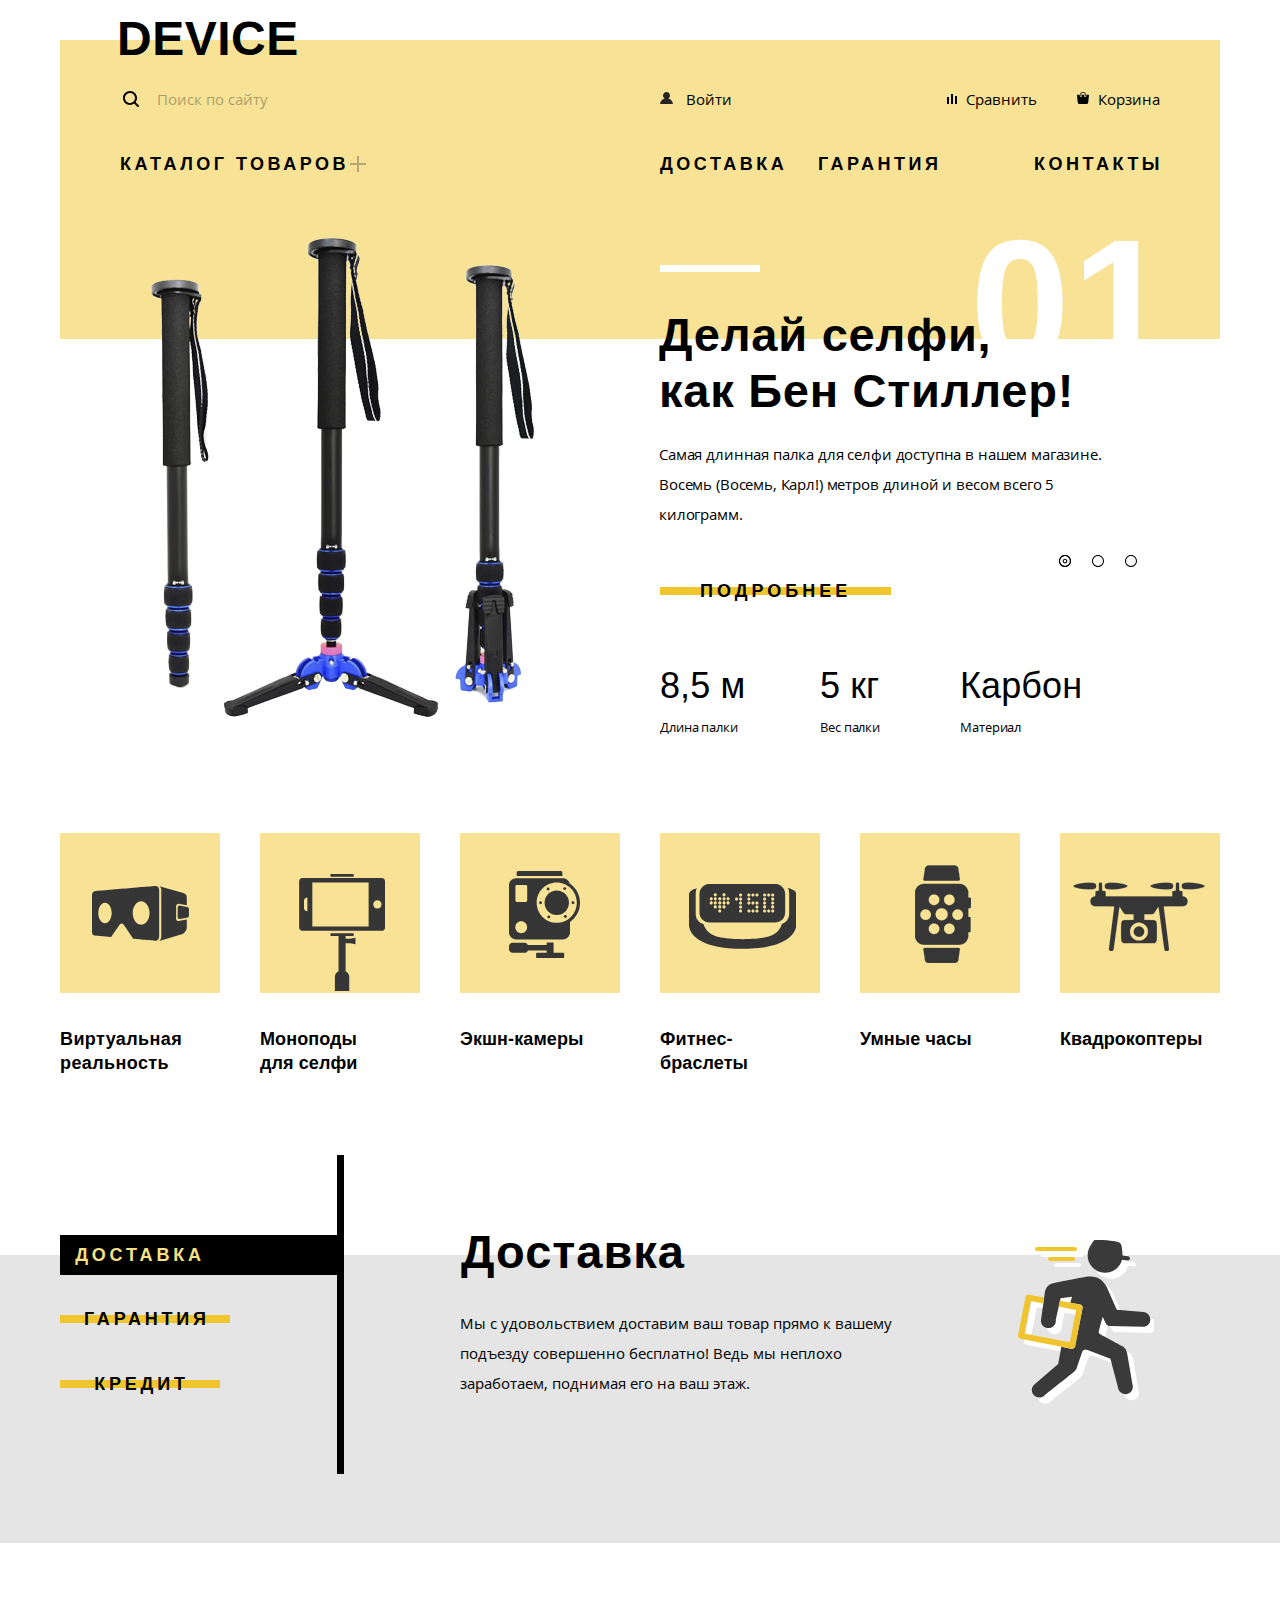
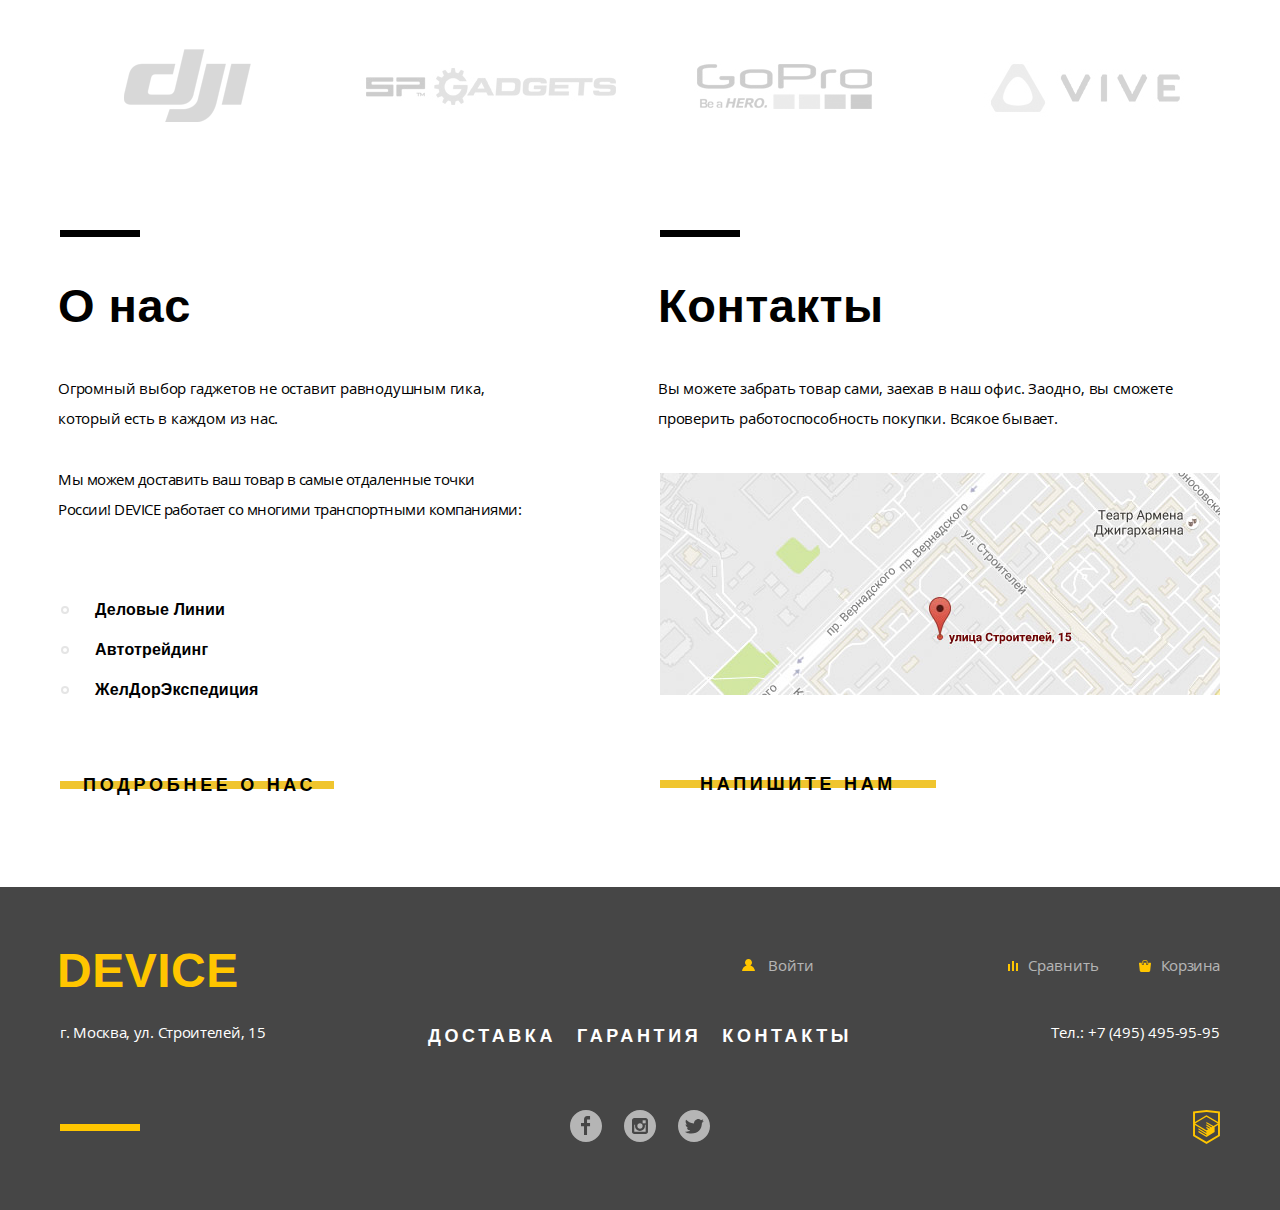
==== commit 564ff37a: "Закончил стилизацию по макету" ====
--- a/index.html
+++ b/index.html
@@ -7,9 +7,7 @@
     <link rel="stylesheet" href="css/master.css">
   </head>
   <body>
-    <button class="overlay-button" type="button" onclick="showOverlay()" name="button">overlay</button>
-
-        <div class="overlay-picture visually-hidden"></div>
+
 
           <div class="wraper header-wraper">
           <header class="page-header">
@@ -72,7 +70,7 @@
                 </div>
                 <ul class="promo-slides-container">
                   <li class="promo-slide promo-slide-1">
-                    <a href="#" class="item-page-link">
+                    <a href="catalog-group.html" class="item-page-link">
                       <img src="img/selfie-stick.png" alt="selfie-stick">
                     </a>
                     <section class="promo-slide-description">
@@ -82,7 +80,7 @@
                       <p>Самая длинная палка для селфи доступна в нашем магазине.
                       Восемь (Восемь, Карл!) метров длиной и весом всего 5 килограмм.
                       </p>
-                      <a href="#" class="item-page-button button">Подробнее</a>
+                      <a href="catalog-group.html" class="item-page-button button">Подробнее</a>
                       <table class="promo-slide-specification">
                         <tr class="parameter">
                           <td>8,5 м</td>
--- a/css/master.css
+++ b/css/master.css
@@ -38,8 +38,8 @@
   /* background: url("../img/device-index.jpg") no-repeat 0 0; */
   /* background: url("../img/slide-2.jpg") no-repeat 0 0; */
   /* background: url("../img/slide-3.jpg") no-repeat 0 0; */
-  background: url("../img/device-index-form.jpg") no-repeat 0 0;
-  background-size: cover;
+  background: url("../img/device-catalog.jpg") no-repeat 0 0;
+  background-size: contain;
   z-index: 20;
   opacity: .4;
   filter: invert(100%);
@@ -105,6 +105,16 @@
   line-height: 48px;
   letter-spacing: 0.5px;
 }
+
+.inner-header {
+  min-height: 226px;
+}
+
+header.inner-header h1 {
+  margin-top: 3px;
+  margin-bottom: 8px;
+}
+
 .page-header a {
   text-decoration: none;
   color: #000000;
@@ -143,15 +153,6 @@
   margin-bottom: 29px;
 }
 
-.user-navi {
-  display: flex;
-  flex-wrap: wrap;
-
-  margin: 0;
-  margin-left: 100px;
-
-  list-style: none;
-}
 .search-form {
   position: relative;
   display: flex;
@@ -245,6 +246,11 @@
 
   width: 500px;
   padding: 0;
+  margin: 0;
+  margin-left: 100px;
+
+  list-style: none;
+
 }
 .user-navi-item {
   position: relative;
@@ -252,15 +258,35 @@
   flex-basis: 100px;
   padding: 9.5px 0;
 }
+
+.user-navi .login {
+  position: relative;
+  flex-grow: 1;
+  width: 260px;
+}
 .compare {
   margin-left: auto;
+}
+
+.logout {
+  display: none;
+  position: absolute;
+  top: 9.5px;
+  padding-left: 0;
+  right: 55px;
+  opacity: 0.3;
+  cursor: pointer;
+}
+
+.show-logout {
+  display: block;
 }
 
 .user-navi-item:nth-child(3n) {
   margin-left: 20px;
   text-align: right;
 }
-.user-navi a {
+.user-navi a:not(.logout) {
   padding-left: 26px;
 
   font-weight: 400;
@@ -278,6 +304,9 @@
   background: url("../img/user.svg") no-repeat 0 0;
 }
 
+a.logout::before {
+  background: none;
+}
 .compare a::before {
   left: 4px;
 
@@ -598,6 +627,7 @@
   letter-spacing: 4px;
   color: #000000;
 
+  border: none;
   background:
   linear-gradient(transparent 16px,
     #f0c52e 16px,
@@ -963,7 +993,7 @@
 
 .info-wraper {
   display: flex;
-  flex-wrap: wrap;
+
   padding: 0;
 }
 
@@ -1468,3 +1498,561 @@
     transform: scale(1);
   }
 }
+
+.inner-main h1 {
+  margin-top: 37px;
+  margin-bottom: 24px;
+  padding-left: 59px;
+
+  font-size: 47px;
+  line-height: 48px;
+  letter-spacing: 0.7px;
+}
+
+.breadcrumbs {
+  display: flex;
+  margin: 0;
+  margin-bottom: 46px;
+  padding: 0;
+  padding-left: 60px;
+
+  list-style: none;
+}
+
+.breadcrumbs a,
+.breadcrumbs .breadcrumbs-current {
+  display: block;
+  padding: 0;
+
+  font-family: "Opensans", Arial, sans-serif;
+  font-size: 14px;
+  line-height: 24px;
+  text-decoration: none;
+
+  color: #000000;
+
+  opacity: 0.3;
+}
+
+.breadcrumbs a:hover,
+.breadcrumbs a:focus {
+  opacity: 0.6
+}
+
+.breadcrumbs a:active {
+  opacity: 0.1;
+}
+
+.breadcrumbs li {
+  position: relative;
+  padding-right: 36px;
+}
+
+.breadcrumbs li:not(.breadcrumbs-current)::after {
+  content: "";
+  position: absolute;
+  top: 9px;
+  right: 18px;
+  width: 4px;
+  height: 7px;
+
+
+  background: url("../img/nav-arrow.svg")
+}
+
+.filter-galery {
+  display: flex;
+  background: linear-gradient(rgba(0, 0, 0, 0.08) 70px, transparent 70px);
+}
+
+.filter {
+  display: flex;
+  width: calc(50% - 252px);
+
+  background:
+  rgba(0, 0, 0, 0.08);
+}
+
+.filter-column {
+  flex-basis: 200px;
+  margin-left: auto;
+  margin-right: 68px;
+}
+
+.filter h2 {
+  margin-bottom: 82px;
+  padding: 10px 1px;
+  font-size: 16px;
+  line-height: 24px;
+  text-transform: uppercase;
+  letter-spacing: 3.8px;
+}
+
+.parameters {
+  margin: 0;
+  padding: 0;
+  list-style: none;
+}
+
+.parameters h3 {
+  position: relative;
+  margin: 0;
+  margin-bottom: 16px;
+  padding: 0;
+  padding-top: 13px;
+
+  font-size: 18px;
+  line-height: 24px;
+  letter-spacing: 0.3px;
+}
+
+.parameters h3:before {
+  content: "";
+  position: absolute;
+  top: 0;
+  left: 0;
+  height: 2px;
+  width: 201px;
+
+  background: #000000;
+}
+
+.filter-form input[type="range"] {
+  display: none;
+}
+
+.fake-range {
+  position: relative;
+  height: 2px;
+  width: 196px;
+  margin: 34px 0 67px 5px;
+
+  background: #dbdbdb;
+}
+
+.fake-range::before,
+.fake-range::after {
+  content: "от 0";
+  position: absolute;
+  top: 12px;
+  left: -4px;
+  color: #000000;
+  opacity: 0.2;
+  font-family: "Gilroy", arial, sans-serif;
+  font-size: 14px;
+  line-height: 24px;
+  font-weight: 400;
+}
+
+.fake-range::after {
+  content: "до 5000";
+  left: 86px;
+}
+
+.fake-range-buttons {
+  position: absolute;
+  left: 0;
+  right: 83px;
+
+  height: 2px;
+  background: #91c92f;
+}
+
+.fake-range-buttons::before,
+.fake-range-buttons::after {
+  content: "";
+  position: absolute;
+  top: -10px;
+  width: 20px;
+  height: 22px;
+  background: url("../img/filter-button.svg") no-repeat 1px 0;
+  background-size: contain;
+}
+
+.fake-range-buttons::before {
+  left: -10px;
+}
+
+.fake-range-buttons::after {
+  right: -10px;
+}
+
+.colors-list,
+.bt-list {
+  margin: 0;
+  margin-bottom: 32px;
+  padding: 0;
+  list-style: none;
+}
+
+.colors-list li,
+.bt-list li {
+  position: relative;
+  padding-left: 40px;
+  letter-spacing: -.3px;
+}
+
+.colors-list label,
+.bt-list label {
+  font-family: "Opensans", Arial, sans-serif;
+  font-size: 14px;
+  line-height: 40px;
+
+}
+
+.colors-list label:before,
+.colors-list label:after {
+  content: "";
+  position: absolute;
+  top: 8px;
+  left: 0;
+  width: 23px;
+  height: 23px;
+  background: url("../img/checkbox-off.svg") no-repeat 0 0;
+}
+
+.colors-list label:after {
+  display: none;
+  width: 27px;
+  background: url("../img/checkbox-on.svg")
+}
+
+.colors-list input:checked + label:after,
+.bt-list input:checked + label:after {
+  display: block;
+}
+
+.colors-list input:checked + label:before,
+.bt-list input:checked + label:before {
+  display: none;
+}
+
+.colors-list input:focus + label,
+.bt-list input:focus + label {
+  border-bottom: 2px solid #000000;
+}
+
+.colors-list label:hover::before,
+.colors-list label:hover::after,
+.bt-list label:hover::before,
+.bt-list label:hover::after {
+  opacity: 0.6
+}
+
+.colors-list input:disabled + label,
+.bt-list input:disabled + label {
+  opacity: 0.3
+}
+
+.bt-list label:before,
+.bt-list label:after {
+  content: "";
+  position: absolute;
+  top: 7px;
+  left: 0;
+  width: 25px;
+  height: 25px;
+  background: url("../img/radio-off.svg") no-repeat 0 0;
+}
+
+.bt-list label:after {
+  display: none;
+  background: url("../img/radio-on.svg")
+}
+
+.filter-submit-button {
+  padding-right: 35px;
+}
+
+.sorting {
+  display: flex;
+  flex-wrap: wrap;
+
+  width: 832px;
+  padding-left: 73px;
+}
+
+.sorting > h3 {
+  margin-bottom: 0;
+  margin-top: 22px;
+  padding: 0;
+  font-size: 16px;
+  line-height: 24px;
+  text-transform: uppercase;
+  letter-spacing: 3.6px;
+}
+
+.sorting-types {
+  display: flex;
+  flex-wrap: wrap;
+  margin-top: 22px;
+  margin-left: 50px;
+  padding: 0;
+
+  list-style: none;
+}
+
+.sorting-types li {
+  margin-right: 30px;
+}
+
+.sorting-types a,
+.sorting-type-current {
+  text-decoration: none;
+  font-size: 14px;
+  line-height: 18px;
+  font-family: "Opensans", arial,sans-serif;
+  color: #000000;
+  opacity: 0.3;
+}
+
+.sorting-types a:hover {
+  opacity: 0.6;
+}
+
+.sorting-types a:active {
+  opacity: 1;
+}
+
+.sorting-type-current {
+  opacity: 1;
+  padding-top: 3px;
+}
+
+.sorting-order {
+  display: flex;
+  margin: 0;
+  margin-top: 30px;
+  margin-left: auto;
+  padding: 0;
+  list-style: none;
+}
+
+.sorting-order-btn {
+  display: block;
+  width: 11px;
+  height: 10px;
+  margin-left: 19px;
+  opacity: 0.3;
+
+  background: url("../img/icon-up-dir.svg") no-repeat 0 1px;
+}
+
+.sorting-order-btn:hover {
+  opacity: 0.6;
+}
+
+.sorting-order-btn:active,
+.sorting-order-current a.sorting-order-btn {
+  opacity: 1;
+}
+
+.sorting-order li:last-child .sorting-order-btn {
+  background: url("../img/icon-down-dir.svg") no-repeat 0 0;
+}
+
+.inner-main :not(.button):focus {
+  outline: 2px solid #000000;
+  outline-offset: 2px;
+}
+
+.product-cards {
+  display: flex;
+  flex-wrap: wrap;
+  justify-content: space-between;
+  margin: 0;
+  margin-top: 64px;
+  margin-left: 72px;
+  padding: 0;
+  width: 760px;
+
+  list-style: none;
+}
+
+.product-cardds-item {
+  display: flex;
+  flex-direction: column;
+  min-height: 495px;
+  margin-top: 11px;
+}
+
+.image-container {
+  order: -1;
+  position: relative;
+
+  height: 380px;
+  width: 360px;
+}
+
+.image-container button {
+  position: absolute;
+  z-index: 1;
+
+  opacity: 0;
+}
+
+.image-container button:first-child {
+  top: 170px;
+  left: 80px;
+}
+
+.image-container button:nth-child(2) {
+  top: 225px;
+  left: 109px;
+
+  margin: 0;
+  padding: 0;
+
+  font-family: "Opensans", Arial, sans-serif;
+  font-size: 13px;
+  line-height: 36px;
+
+  border: none;
+  background: none;
+
+  cursor: pointer;
+}
+
+.image-container:hover img,
+.image-container button:focus ~ img {
+  opacity: 0.7;
+}
+
+.image-container:hover button,
+.image-container button:focus,
+.image-container button:hover {
+  opacity: 1;
+}
+
+.image-container:hover button:nth-child(2) {
+opacity: 0.5;
+}
+
+.image-container button:nth-child(2):hover {
+  opacity: 1;
+}
+
+.image-container button:nth-child(2):active {
+  opacity: 0.2;
+}
+
+.new-stamp {
+  position: absolute;
+  top: 29px;
+  right: 27px;
+
+  display: flex;
+  justify-content: center;
+  align-items: center;
+
+  width: 60px;
+  height: 60px;
+
+  text-transform: uppercase;
+  font-size: 14px;
+  font-weight: 900;
+  line-height: 24px;
+  letter-spacing: -0.2px;
+
+  border: 2px solid #000000;
+  border-radius: 50%;
+
+  opacity: 0.1
+}
+
+.item-name-price {
+  display: flex;
+  justify-content: space-between;
+  width: 360px;
+  margin-top: 32px;
+}
+
+.item-name-price h3 {
+  margin: 0;
+  padding: 0;
+  max-width: 260px;
+  font-size: 18px;
+  line-height: 24px;
+  letter-spacing: 0.2px;
+}
+
+.item-name-price p {
+  margin: 0;
+  padding: 0;
+  font-size: 16px;
+  line-height: 24px;
+}
+
+.paginator {
+  display: flex;
+  justify-content: space-between;
+  margin: 0;
+  margin-bottom: 77px;
+  padding: 0;
+  margin-left: 72px;
+  width: 760px;
+  height: 70px;
+  list-style: none;
+
+  background-color: rgba(0, 0, 0, 0.08);
+}
+
+.paginator-item > a,
+.page-number-current,
+.page-number a {
+  display: block;
+  padding: 23px 25px 23px 29px;
+
+  font-family: "Gilroy", arial, sans-serif;
+  font-size: 16px;
+  line-height: 24px;
+  font-weight: 900;
+  text-transform: uppercase;
+  letter-spacing: 4px;
+  text-decoration: none;
+  color: #000000;
+}
+
+.page-numbers {
+  display: flex;
+  justify-content: space-around;
+  margin: 0;
+  margin-right: -33px;
+  padding: 0;
+
+  list-style: none;
+}
+
+.page-number-current,
+.page-number a {
+  padding: 24px 6px 22px;
+  margin-right: 16px;
+}
+
+.page-number a {
+  opacity: 0.3;
+}
+
+.paginator-item:first-child:hover,
+.paginator-item:last-child:hover {
+  background-color: #d9d9d9
+}
+
+.paginator-item:first-child a:active,
+.paginator-item:last-child a:active {
+  opacity: 0.3;
+  outline: none;
+}
+
+.footer-navi-user li:first-child {
+  position: relative;
+  flex-grow: 1;
+  width: 224px;
+}
+
+.footer-navi-user .logout {
+  top: 2px;
+  right: 0;
+  color: #ffffff;
+  opacity: 0.3;
+}
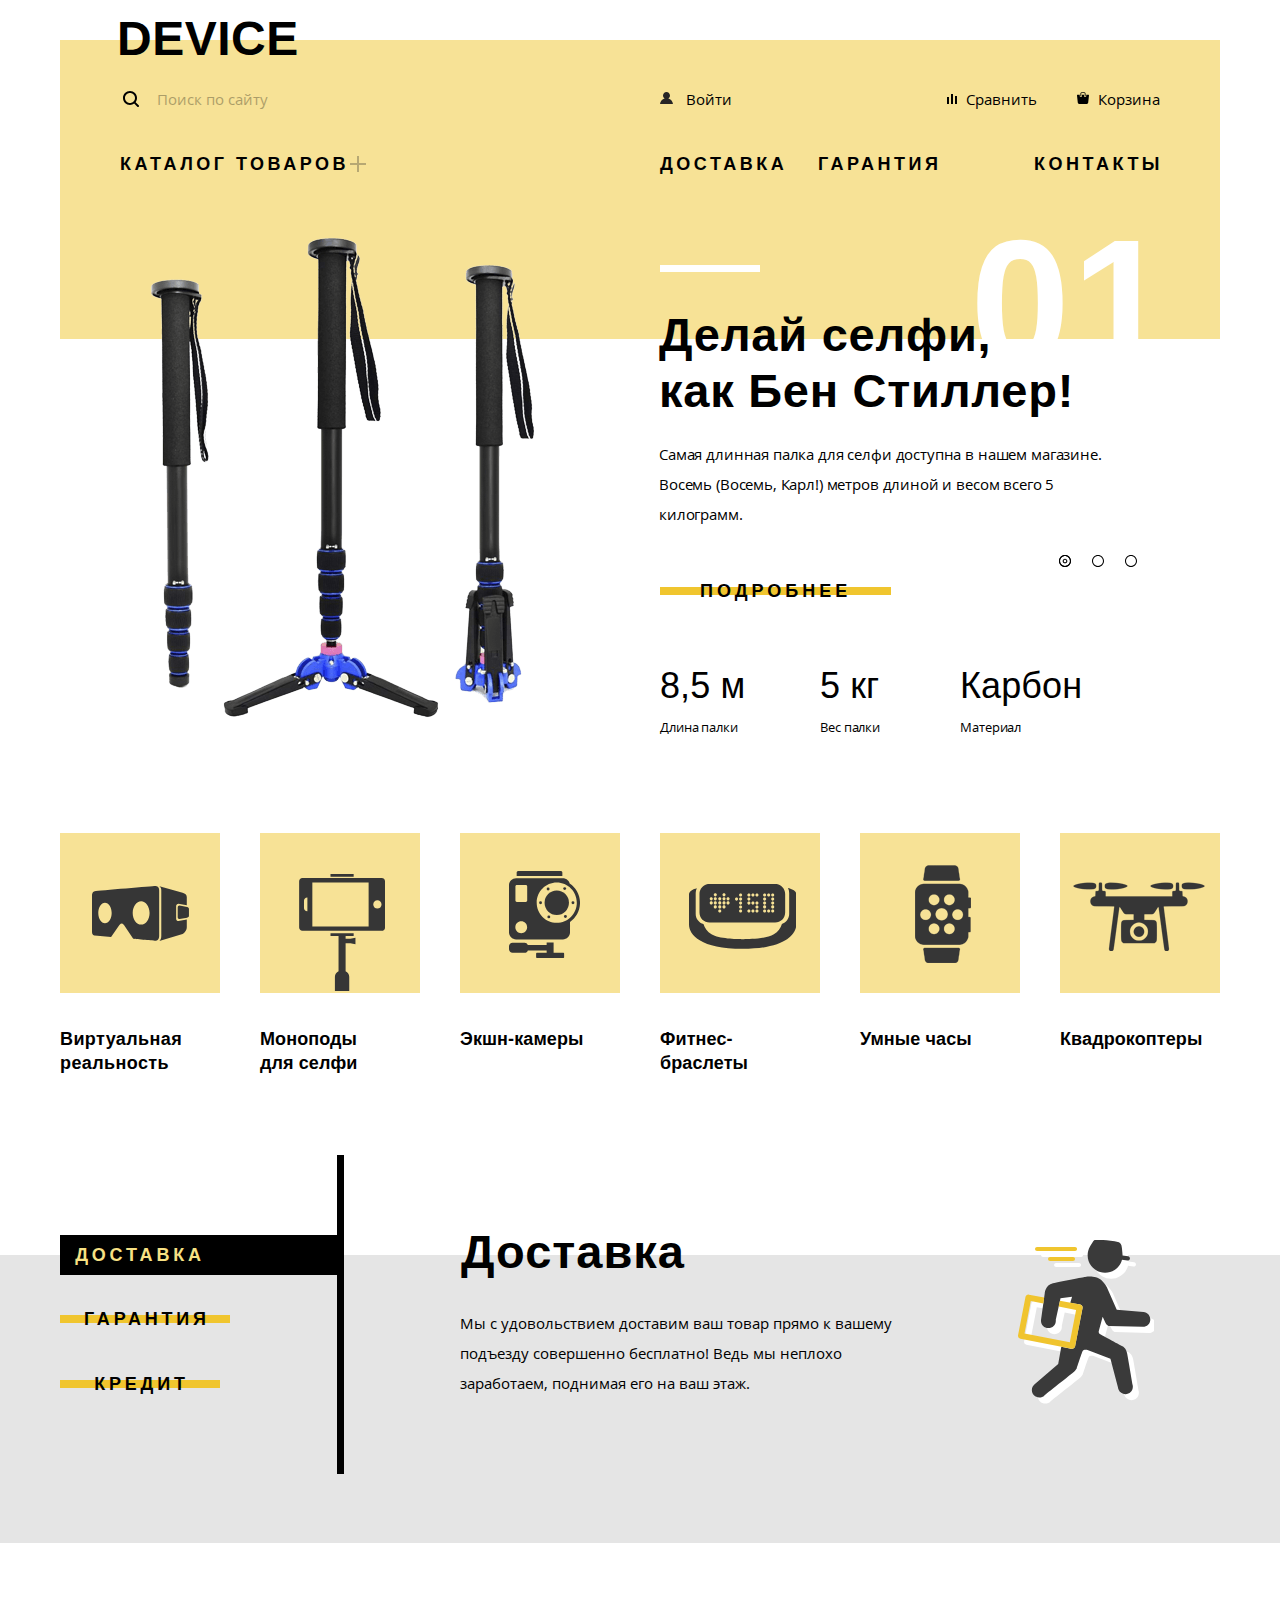
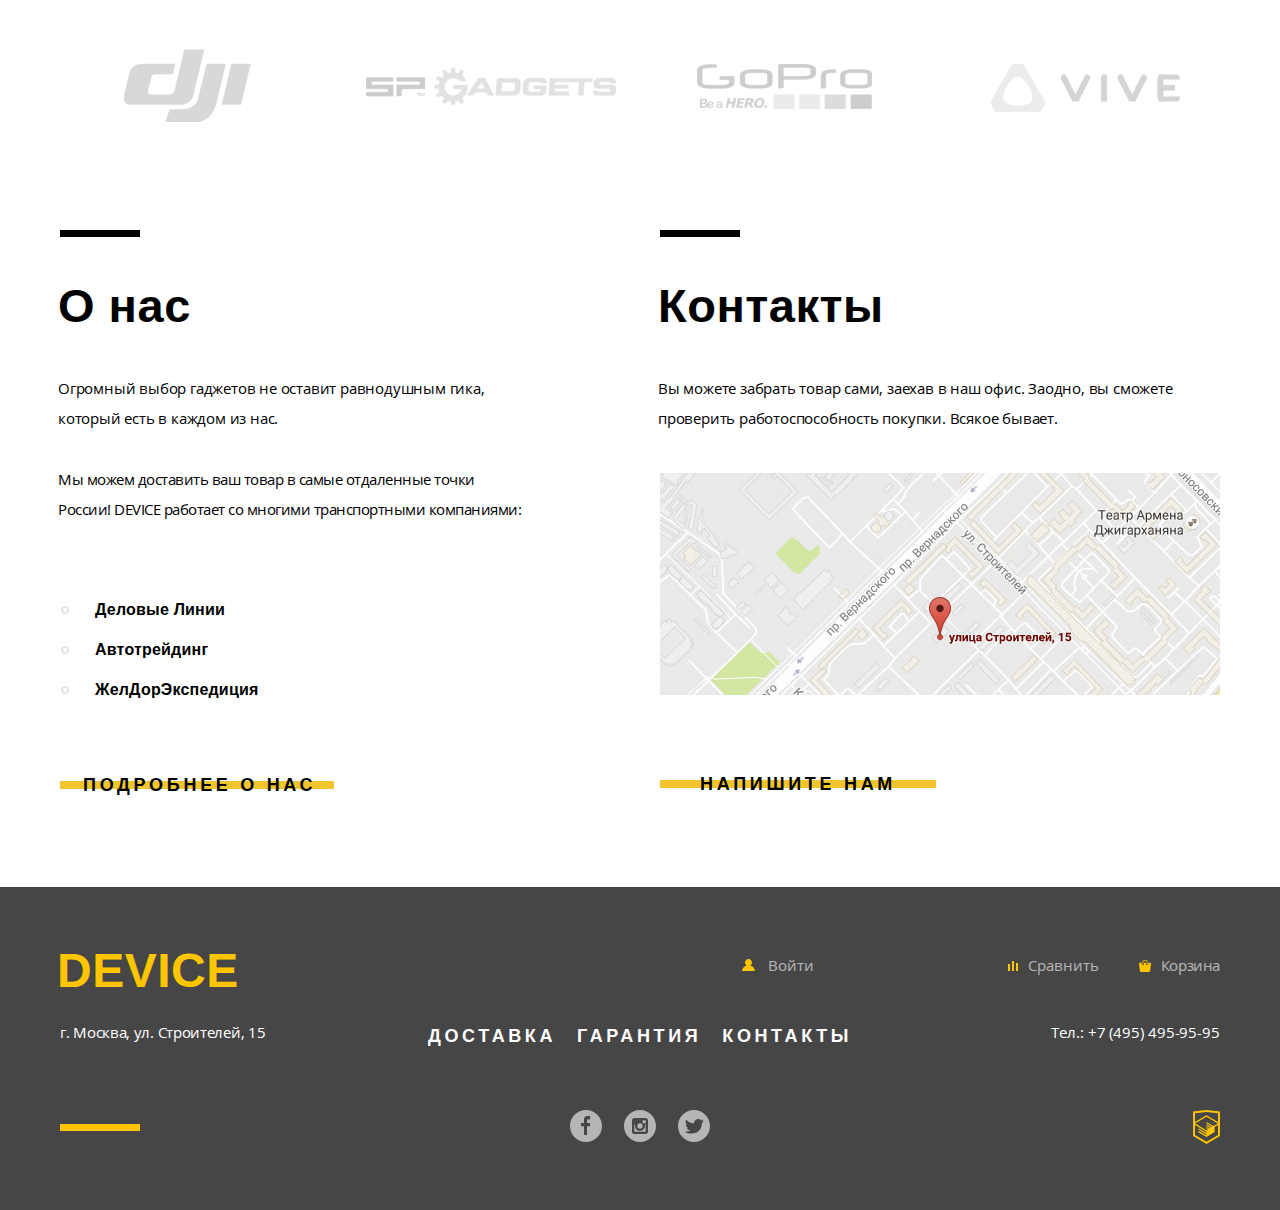
==== commit 44aa1943: "autoprefixer, minimize, jscompress" ====
--- a/index.html
+++ b/index.html
@@ -4,7 +4,7 @@
     <meta charset="utf-8">
     <title>DEVICE магазин гаджетов</title>
     <link rel="stylesheet" href="css/normalize.css">
-    <link rel="stylesheet" href="css/master.css">
+    <link rel="stylesheet" href="css/master_mini.css">
   </head>
   <body>
 
@@ -304,6 +304,6 @@
           </div>
         </section>
 
-    <script type="text/javascript" src="js/scripts.js"></script>
+    <script type="text/javascript" src="js\scripts_compressed.js"></script>
   </body>
 </html>
--- a/css/master_mini.css
+++ b/css/master_mini.css
@@ -0,0 +1,1986 @@
+
+Result
+ Source map
+ Restructure
+ Beautify
+@-webkit-keyframes popup {
+    0% {
+        -webkit-transform: translateX(-2000px);
+        transform: translateX(-2000px)
+    }
+
+    80% {
+        -webkit-transform: translateX(100px);
+        transform: translateX(100px)
+    }
+
+    to {
+        -webkit-transform: translateX(0);
+        transform: translateX(0)
+    }
+}
+
+@keyframes popup {
+    0% {
+        -webkit-transform: translateX(-2000px);
+        transform: translateX(-2000px)
+    }
+
+    80% {
+        -webkit-transform: translateX(100px);
+        transform: translateX(100px)
+    }
+
+    to {
+        -webkit-transform: translateX(0);
+        transform: translateX(0)
+    }
+}
+
+@-webkit-keyframes map-scale {
+    0% {
+        -webkit-transform: scale(.25);
+        transform: scale(.25)
+    }
+
+    to {
+        -webkit-transform: scale(1);
+        transform: scale(1)
+    }
+}
+
+@keyframes map-scale {
+    0% {
+        -webkit-transform: scale(.25);
+        transform: scale(.25)
+    }
+
+    to {
+        -webkit-transform: scale(1);
+        transform: scale(1)
+    }
+}
+
+@font-face {
+    font-family:"Gilroy";src:url(../fonts/gilroyextrabold.woff2) format("woff2"),url(../fonts/gilroylight.woff2) format("woff2");font-family:"Opensans";src:url(../fonts/opensans.woff2) format("woff2"),url(../fonts/opensanslight.woff2) format("woff2")
+}
+
+html {
+    height: 100%;
+    min-width: 1200px;
+    -webkit-box-sizing: border-box;
+    box-sizing: border-box
+}
+
+body {
+    position: relative;
+    margin: 0;
+    padding: 0;
+    font-family: "Gilroy",Arial,sans-serif;
+    font-size: 18px;
+    line-height: 24px;
+    color: #000;
+    background-color: #fff
+}
+
+*,::after,::before {
+    -webkit-box-sizing: inherit;
+    box-sizing: inherit
+}
+
+img {
+    max-width: 100%
+}
+
+.visually-hidden {
+    position: absolute;
+    width: 1;
+    height: 1;
+    margin: -1;
+    border: 0;
+    padding: 0;
+    overflow: hidden;
+    clip: rect(0,0,0,0)
+}
+
+.header-wraper,body,footer,html,main {
+    width: 100%
+}
+
+.wraper {
+    position: relative;
+    width: 1200px;
+    margin: 0 auto;
+    padding: 0 20px
+}
+
+.page-header {
+    min-height: 214px;
+    padding: 15px 60px 0;
+    background: -webkit-linear-gradient(top,transparent 40px,#f7e296 40px);
+    background: -o-linear-gradient(top,transparent 40px,#f7e296 40px);
+    background: linear-gradient(to bottom,transparent 40px,#f7e296 40px)
+}
+
+.page-footer h1,.page-header h1 {
+    margin: 0 0 11px -3px;
+    font-weight: 900;
+    font-size: 48px;
+    line-height: 48px;
+    letter-spacing: .5px
+}
+
+.inner-header {
+    min-height: 226px
+}
+
+header.inner-header h1 {
+    margin-top: 3px;
+    margin-bottom: 8px
+}
+
+.page-header a {
+    text-decoration: none;
+    color: #000
+}
+
+.page-header a:hover {
+    outline: 0;
+    opacity: .6
+}
+
+.page-header a:active,.search-form button:active span {
+    opacity: .3
+}
+
+.page-header a:focus:not(:hover) {
+    outline: 2px solid #000;
+    outline-offset: 2px;
+    opacity: .6
+}
+
+.catalog-menu,.footer-navi-user,.page-navi {
+    font-family: "Opensans",Arial,sans-serif;
+    font-size: 15px;
+    line-height: 30px;
+    vertical-align: middle;
+    text-transform: capitalize;
+    letter-spacing: normal;
+    font-weight: 400
+}
+
+.search-form,.search-user-wraper {
+    display: -webkit-box;
+    display: -ms-flexbox;
+    display: flex
+}
+
+.search-user-wraper {
+    -ms-flex-wrap: wrap;
+    flex-wrap: wrap;
+    margin-bottom: 29px
+}
+
+.search-form {
+    position: relative;
+    width: 440px;
+    font-weight: 100;
+    font-size: 15px;
+    line-height: 30px
+}
+
+.search-form button,.search-form input {
+    font: inherit;
+    background-color: transparent
+}
+
+.search-form input {
+    -webkit-box-flex: 1;
+    -ms-flex-positive: 1;
+    flex-grow: 1;
+    border: 0;
+    padding: 9.5px 20px 9.5px 37px
+}
+
+.search-form button {
+    padding: 7.5px 20px
+}
+
+.search-form label::after {
+    content: "";
+    position: absolute;
+    top: 17px;
+    left: 3px;
+    width: 16px;
+    height: 16px;
+    background: url(../img/search.svg)
+}
+
+.search-form input::-webkit-input-placeholder {
+    color: #000;
+    opacity: .3
+}
+
+.search-form input:-ms-input-placeholder,.search-form input::-ms-input-placeholder {
+    color: #000;
+    opacity: .3
+}
+
+.search-form input::placeholder {
+    color: #000;
+    opacity: .3
+}
+
+.search-form button {
+    visibility: hidden;
+    border-color: #000;
+    cursor: pointer
+}
+
+.search-form button:focus,.search-form button:hover {
+    visibility: visible;
+    color: #fff;
+    background-color: #000
+}
+
+.search-form input:focus {
+    -webkit-box-shadow: inset 0 -2px 0 #000;
+    box-shadow: inset 0 -2px 0 #000;
+    outline: 0
+}
+
+.search-form input:focus::-webkit-input-placeholder,.search-form:hover input::-webkit-input-placeholder {
+    opacity: .6
+}
+
+.search-form input:focus:-ms-input-placeholder,.search-form input:focus::-ms-input-placeholder,.search-form:hover input:-ms-input-placeholder,.search-form:hover input::-ms-input-placeholder {
+    opacity: .6
+}
+
+.search-form input:focus::placeholder,.search-form:hover input::placeholder {
+    opacity: .6
+}
+
+::-webkit-search-cancel-button {
+    -webkit-appearance: none;
+    width: 16px;
+    height: 16px;
+    background: url(../img/close-cross.svg);
+    background-size: contain;
+    cursor: pointer
+}
+
+.search-form input:focus+button {
+    visibility: visible
+}
+
+.user-navi {
+    display: -webkit-box;
+    display: -ms-flexbox;
+    display: flex;
+    -ms-flex-wrap: wrap;
+    flex-wrap: wrap;
+    width: 500px;
+    padding: 0;
+    margin: 0 0 0 100px;
+    list-style: none
+}
+
+.user-navi-item {
+    position: relative;
+    -ms-flex-preferred-size: 100px;
+    flex-basis: 100px;
+    padding: 9.5px 0
+}
+
+.user-navi .login {
+    position: relative;
+    -webkit-box-flex: 1;
+    -ms-flex-positive: 1;
+    flex-grow: 1;
+    width: 260px
+}
+
+.compare {
+    margin-left: auto
+}
+
+.logout {
+    display: none;
+    position: absolute;
+    top: 9.5px;
+    padding-left: 0;
+    right: 55px;
+    opacity: .3;
+    cursor: pointer
+}
+
+.show-logout {
+    display: block
+}
+
+.user-navi-item:nth-child(3n) {
+    margin-left: 20px;
+    text-align: right
+}
+
+.user-navi a:not(.logout) {
+    padding-left: 26px;
+    font-weight: 400
+}
+
+.user-navi-item a::before {
+    content: "";
+    position: absolute;
+    left: 0;
+    top: 18px;
+    width: 13px;
+    height: 12px;
+    background: url(../img/user.svg) no-repeat 0 0
+}
+
+a.logout::before {
+    background: 0 0
+}
+
+.compare a::before {
+    left: 4px;
+    background-image: url(../img/compare.svg);
+    background-position: top 2px left 3px
+}
+
+.cart a::before {
+    left: 17px;
+    background-image: url(../img/cart.svg)
+}
+
+.catalog-shortcuts-wraper {
+    position: relative;
+    display: -webkit-box;
+    display: -ms-flexbox;
+    display: flex;
+    -ms-flex-wrap: wrap;
+    flex-wrap: wrap;
+    font-family: "Gilroy",Arial,sans-serif;
+    font-size: 18px;
+    line-height: 24px;
+    font-weight: 900;
+    text-transform: uppercase;
+    letter-spacing: 3.5px
+}
+
+.navi-catalog-button {
+    position: relative;
+    -ms-flex-preferred-size: 300px;
+    flex-basis: 300px;
+    z-index: 3
+}
+
+.plus {
+    position: absolute;
+    left: 230px;
+    top: 4px;
+    width: 16px;
+    height: 16px;
+    background-image: url(../img/plus.svg);
+    opacity: .3
+}
+
+.navi-shortcuts {
+    display: -webkit-box;
+    display: -ms-flexbox;
+    display: flex;
+    -ms-flex-wrap: wrap;
+    flex-wrap: wrap;
+    -webkit-box-flex: 1;
+    -ms-flex-positive: 1;
+    flex-grow: 1;
+    list-style: none;
+    padding: 0;
+    margin: 0 0 0 240px
+}
+
+.navi-shortcuts li {
+    -ms-flex-preferred-size: 158px;
+    flex-basis: 158px
+}
+
+.navi-shortcuts li:nth-child(3n) {
+    margin-left: auto;
+    text-align: right
+}
+
+.navi-shortcuts li:nth-child(3n) a {
+    margin-right: -3px
+}
+
+.catalog-menu {
+    visibility: hidden;
+    position: absolute;
+    top: 24px;
+    left: 0;
+    z-index: 2;
+    display: -webkit-box;
+    display: -ms-flexbox;
+    display: flex;
+    -ms-flex-wrap: wrap;
+    flex-wrap: wrap;
+    -webkit-box-ordinal-group: 3;
+    -ms-flex-order: 2;
+    order: 2;
+    width: calc(100% + 120px);
+    margin: 0 -60px;
+    padding: 25px 60px 30px;
+    background-color: #f7e296;
+    -webkit-transition: visibility .02s;
+    -o-transition: visibility .02s;
+    transition: visibility .02s
+}
+
+.catalog-menu:hover,.navi-catalog-button:focus~.catalog-menu,.navi-catalog-button:hover~.catalog-menu {
+    visibility: visible!important
+}
+
+.catalog-menu-group {
+    list-style: none;
+    -ms-flex-preferred-size: 200px;
+    flex-basis: 200px;
+    padding: 0;
+    margin: 0
+}
+
+.catalog-group-1 {
+    -ms-flex-preferred-size: 240px;
+    flex-basis: 240px
+}
+
+.catalog-menu a {
+    line-height: 36px;
+    text-transform: none
+}
+
+.promo-slider {
+    position: relative;
+    background: -webkit-linear-gradient(#f7e296 125px,transparent 125px);
+    background: -o-linear-gradient(#f7e296 125px,transparent 125px);
+    background: linear-gradient(#f7e296 125px,transparent 125px)
+}
+
+.item-page-link {
+    -webkit-transition: -webkit-transform .3s;
+    -o-transition: transform .3s;
+    transition: transform .3s;
+    transition: transform .3s,-webkit-transform .3s
+}
+
+.item-page-link:focus,.item-page-link:hover {
+    outline: 0;
+    -webkit-transform: scale(1.15);
+    -ms-transform: scale(1.15);
+    transform: scale(1.15)
+}
+
+.promo-slider-controls {
+    display: -webkit-box;
+    display: -ms-flexbox;
+    display: flex;
+    -ms-flex-wrap: wrap;
+    flex-wrap: wrap;
+    -webkit-box-pack: end;
+    -ms-flex-pack: end;
+    justify-content: flex-end;
+    position: absolute;
+    z-index: 10;
+    right: 83px;
+    top: 341px;
+    min-width: 78px;
+    max-width: 180px
+}
+
+.promo-slider-controls label {
+    position: relative;
+    height: 12px;
+    width: 12px;
+    margin-left: 21px;
+    background: url(../img/slider-button-empty.svg);
+    background-size: contain
+}
+
+.promo-slider-controls label:nth-of-type(1) {
+    margin-left: 0
+}
+
+.promo-slider-controls label::after {
+    display: none;
+    content: "";
+    position: absolute;
+    top: 0;
+    left: 0;
+    width: 12px;
+    height: 12px;
+    background: url(../img/slider-button.svg);
+    background-size: contain
+}
+
+.promo-slider input:focus~.promo-slider-controls:not(:hover) {
+    outline: 2px solid #000;
+    outline-offset: 3px
+}
+
+.promo-slides-container {
+    min-height: 511px;
+    margin: 0 0 95px;
+    padding: 0;
+    list-style: none
+}
+
+#promo-slide-btn-1:checked~.promo-slider-controls label[for=promo-slide-btn-1]::after,#promo-slide-btn-2:checked~.promo-slider-controls label[for=promo-slide-btn-2]::after,#promo-slide-btn-3:checked~.promo-slider-controls label[for=promo-slide-btn-3]::after,.bt-list input:checked+label:after,.colors-list input:checked+label:after {
+    display: block
+}
+
+.promo-slide {
+    display: none;
+    min-height: 511px
+}
+
+.showing {
+    display: -webkit-box;
+    display: -ms-flexbox;
+    display: flex
+}
+
+#promo-slide-btn-1:checked~.promo-slides-container .promo-slide-1,#promo-slide-btn-2:checked~.promo-slides-container .promo-slide-2,#promo-slide-btn-3:checked~.promo-slides-container .promo-slide-3 {
+    display: -webkit-box;
+    display: -ms-flexbox;
+    display: flex
+}
+
+.promo-slide>a {
+    display: -webkit-box;
+    display: -ms-flexbox;
+    display: flex;
+    -ms-flex-wrap: wrap;
+    flex-wrap: wrap;
+    -webkit-box-pack: center;
+    -ms-flex-pack: center;
+    justify-content: center;
+    -webkit-box-align: center;
+    -ms-flex-align: center;
+    align-items: center;
+    width: 580px
+}
+
+.promo-slide-1 img {
+    -webkit-transform: translate(-8px,1px);
+    -ms-transform: translate(-8px,1px);
+    transform: translate(-8px,1px)
+}
+
+.promo-slide-2 img {
+    -webkit-transform: translate(-1px,13px);
+    -ms-transform: translate(-1px,13px);
+    transform: translate(-1px,13px)
+}
+
+.promo-slide-3 img {
+    -webkit-transform: translate(4px,-9px);
+    -ms-transform: translate(4px,-9px);
+    transform: translate(4px,-9px)
+}
+
+.promo-slide-description {
+    position: relative;
+    width: 580px;
+    padding: 93px 60px 0 19px;
+    z-index: 1
+}
+
+.promo-slide-description::before {
+    content: "";
+    position: absolute;
+    left: 20px;
+    top: 51px;
+    width: 100px;
+    height: 7px;
+    background-color: #fff
+}
+
+.slide-number {
+    position: absolute;
+    z-index: 1;
+    right: 46.5px;
+    top: 0;
+    margin: 0;
+    font-size: 179.2px;
+    line-height: 179.2px;
+    font-weight: 900;
+    color: #fff;
+    letter-spacing: 2px
+}
+
+.slide-slogan {
+    position: relative;
+    z-index: 2;
+    margin: 0 -20px 20px 0;
+    font-size: 47px;
+    line-height: 56px;
+    letter-spacing: .75px
+}
+
+.slide-slogan~p {
+    margin: 0;
+    padding-right: 20px;
+    font-family: "Opensans",Arial,sans-serif;
+    font-weight: 400;
+    font-size: 15px;
+    line-height: 30px;
+    letter-spacing: -.15px
+}
+
+.button {
+    display: inline-block;
+    margin: 0;
+    padding: 8px 40px;
+    font-family: "Gilroy",Arial,sans-serif;
+    font-size: 18px;
+    line-height: 24px;
+    font-weight: 900;
+    text-decoration: none;
+    text-transform: uppercase;
+    letter-spacing: 4px;
+    color: #000;
+    border: 0;
+    background: -webkit-linear-gradient(transparent 16px,#f0c52e 16px,#f0c52e 24px,transparent 24px);
+    background: -o-linear-gradient(transparent 16px,#f0c52e 16px,#f0c52e 24px,transparent 24px);
+    background: linear-gradient(transparent 16px,#f0c52e 16px,#f0c52e 24px,transparent 24px);
+    cursor: pointer
+}
+
+.button:focus,.button:hover {
+    background: #f0c52e;
+    outline: 0
+}
+
+.button:active {
+    color: rgba(0,0,0,.3)
+}
+
+.item-page-button {
+    margin: 42px 0 50px 1px
+}
+
+.promo-slide-specification {
+    border-collapse: collapse
+}
+
+.promo-slide-specification td {
+    min-width: 160px;
+    font-size: 36px;
+    line-height: 48px;
+    letter-spacing: .1px;
+    text-align: left
+}
+
+.promo-slide-specification td:nth-child(2n) {
+    min-width: 140px
+}
+
+.parameter-names th {
+    font-family: "Opensans",Arial,sans-serif;
+    font-weight: 400;
+    font-size: 13px;
+    line-height: 20px;
+    letter-spacing: -.1px;
+    text-align: left;
+    border-top: 5px solid transparent
+}
+
+.popular-categories-list {
+    display: -webkit-box;
+    display: -ms-flexbox;
+    display: flex;
+    -ms-flex-wrap: wrap;
+    flex-wrap: wrap;
+    padding: 0;
+    margin: 0 0 80px -40px;
+    width: calc(100% + 40px);
+    list-style: none
+}
+
+.popular-categories-item {
+    width: 160px;
+    margin-left: 40px
+}
+
+.popular-categories-item a {
+    display: block;
+    position: relative;
+    padding: 194px 0 0;
+    font: inherit;
+    color: inherit;
+    font-weight: 900;
+    text-decoration: none;
+    letter-spacing: .1px
+}
+
+.popular-categories-item:first-child a {
+    letter-spacing: .4px
+}
+
+.popular-categories-item a::before {
+    content: "";
+    position: absolute;
+    top: 0;
+    left: 0;
+    right: 0;
+    height: 160px;
+    background: #f7e296
+}
+
+.brands-list-item a:focus,.popular-categories-item a:focus {
+    outline: 0
+}
+
+.popular-categories-item a:focus::before,.popular-categories-item a:hover::before {
+    background: #f0c52e
+}
+
+.popular-categories-item a::after {
+    content: "";
+    position: absolute;
+    top: 0;
+    left: 0;
+    right: 0;
+    height: 160px;
+    background: no-repeat 50%
+}
+
+.popular-categories-item:nth-child(1) a::after {
+    background-image: url(../img/popular-1.svg)
+}
+
+.popular-categories-item:nth-child(2) a::after {
+    background-image: url(../img/popular-2.svg);
+    background-position: 38.5px 41px
+}
+
+.popular-categories-item:nth-child(3) a::after {
+    background-image: url(../img/popular-3.svg);
+    background-position: calc(50% + 4.5px) calc(50% + 1.5px)
+}
+
+.popular-categories-item:nth-child(4) a::after {
+    background-image: url(../img/popular-4.svg);
+    background-position: calc(50% + 2px) calc(50% + 3px)
+}
+
+.popular-categories-item:nth-child(5) a::after {
+    background-image: url(../img/popular-5.png);
+    background-position: calc(50% + 2.5px) calc(50% + .5px)
+}
+
+.popular-categories-item:nth-child(6) a::after {
+    background-image: url(../img/popular-6.png);
+    background-position: calc(50% - 1px) calc(50% + 3px)
+}
+
+.popular-categories-item a:active span,.popular-categories-item a:active::after {
+    opacity: .3
+}
+
+.services {
+    background: -webkit-linear-gradient(transparent 100px,#e5e5e5 100px);
+    background: -o-linear-gradient(transparent 100px,#e5e5e5 100px);
+    background: linear-gradient(transparent 100px,#e5e5e5 100px)
+}
+
+.services-slider {
+    display: -webkit-box;
+    display: -ms-flexbox;
+    display: flex;
+    min-height: 388px;
+    padding-top: 80px;
+    margin-bottom: 94px
+}
+
+.services-slider ul {
+    margin: 0;
+    padding: 0;
+    list-style: none
+}
+
+.service-button,.services-slider-controls {
+    position: relative
+}
+
+.services-slider-controls li {
+    min-width: 280px
+}
+
+.services-slider-controls::after {
+    content: "";
+    position: absolute;
+    top: -80px;
+    right: -4px;
+    width: 7px;
+    height: 319px;
+    background: #000
+}
+
+.service-button {
+    min-width: 160px;
+    margin-bottom: 24px;
+    padding: 8px 20px;
+    text-align: center;
+    letter-spacing: 3.8px;
+    border: 0
+}
+
+.service-button[for=service-button-1] {
+    padding: 8px 0
+}
+
+.service-button[for=service-button-2] {
+    padding-left: 24px;
+    margin-bottom: 25px
+}
+
+.service-button[for=service-button-3] {
+    padding-left: 23px
+}
+
+#service-button-1:checked+.service-button[for=service-button-1],#service-button-2:checked+.service-button[for=service-button-2],#service-button-3:checked+.service-button[for=service-button-3] {
+    color: #f7e184;
+    background: #000
+}
+
+.service-button::after {
+    content: "";
+    position: absolute;
+    top: 0;
+    left: 100%;
+    width: 118px;
+    height: 100%
+}
+
+#service-button-1:checked+.service-button[for=service-button-1]::after,#service-button-2:checked+.service-button[for=service-button-2]::after,#service-button-3:checked+.service-button[for=service-button-3]::after {
+    background: #000
+}
+
+#services-credit-btn:focus~ul .service-button:nth-child(3),#services-delivery-btn:focus~ul .service-button:nth-child(1),#services-warranty-btn:focus~ul .service-button:nth-child(2) {
+    background: #f0c52e;
+    outline: 0
+}
+
+.services-slide {
+    position: absolute;
+    visibility: hidden;
+    padding-left: 120px
+}
+
+.services-slide h3 {
+    margin: -7px 0 32px;
+    padding-left: 1px;
+    font-size: 47px;
+    line-height: 48px;
+    letter-spacing: 1px
+}
+
+.services-slide p {
+    padding-right: 340px;
+    font-family: "Opensans",Arial,sans-serif;
+    font-size: 15px;
+    line-height: 30px
+}
+
+.services-slide-visible {
+    visibility: visible
+}
+
+.services-slide-1::after {
+    content: "";
+    position: absolute;
+    top: 5px;
+    right: 86px;
+    width: 136px;
+    height: 164px;
+    background: url(../img/delivery.svg) no-repeat 0 0;
+    background-size: contain
+}
+
+.services-slide-2::after,.services-slide-3::after {
+    content: "";
+    position: absolute;
+    top: -20px;
+    background-size: contain
+}
+
+.services-slide-2::after {
+    background: url(../img/warranty.svg) no-repeat 0 0;
+    right: 67px;
+    width: 171px;
+    height: 194px
+}
+
+.services-slide-3::after {
+    right: 90px;
+    width: 156px;
+    height: 186px;
+    background: url(../img/credit.svg) no-repeat 0 0
+}
+
+.brands-list {
+    display: -webkit-box;
+    display: -ms-flexbox;
+    display: flex;
+    -ms-flex-wrap: wrap;
+    flex-wrap: wrap;
+    -webkit-box-pack: justify;
+    -ms-flex-pack: justify;
+    justify-content: space-between;
+    list-style: none;
+    margin: 0 0 93px;
+    padding: 0
+}
+
+.brands-list-item a {
+    position: relative;
+    display: block;
+    width: 260px;
+    height: 100px
+}
+
+.brands-list-item img {
+    display: none;
+    position: absolute;
+    top: 0;
+    left: 0;
+    z-index: 1
+}
+
+.brands-list-item a:focus img,.brands-list-item:hover img {
+    display: block
+}
+
+.brands-list-item a::before {
+    position: absolute;
+    top: 0;
+    left: 0;
+    z-index: 0;
+    content: "";
+    width: 260px;
+    height: 100px
+}
+
+.brands-list-item:nth-child(1) a::before {
+    background: url(../img/logo-1g.png)
+}
+
+.brands-list-item:nth-child(2) a::before {
+    background: url(../img/logo-2g.png)
+}
+
+.brands-list-item:nth-child(3) a::before {
+    background: url(../img/logo-3g.png)
+}
+
+.brands-list-item:nth-child(4) a::before {
+    background: url(../img/logo-4g.png)
+}
+
+.info-wraper {
+    display: -webkit-box;
+    display: -ms-flexbox;
+    display: flex;
+    padding: 0
+}
+
+.info-wraper section {
+    position: relative;
+    -ms-flex-preferred-size: 600px;
+    flex-basis: 600px;
+    padding: 0 18px
+}
+
+.info-wraper section::before {
+    content: "";
+    position: absolute;
+    left: 20px;
+    width: 80px;
+    height: 7px;
+    background-color: #000
+}
+
+.info-wraper h2 {
+    margin: 52px 0 43px;
+    font-size: 47px;
+    line-height: 48px;
+    letter-spacing: .5px
+}
+
+.info-wraper p {
+    margin: 0 0 31px;
+    padding-right: 100px;
+    font-family: "Opensans",Arial,sans-serif;
+    font-size: 15px;
+    font-weight: 400;
+    line-height: 30px;
+    letter-spacing: -.2px
+}
+
+.info p:nth-of-type(2) {
+    letter-spacing: -.5px
+}
+
+.contacts p:nth-of-type(1) {
+    padding-right: 40px;
+    margin-bottom: 40px
+}
+
+.info-wraper ul {
+    margin-top: 66px;
+    margin-bottom: 55px;
+    padding-left: 37px;
+    font-weight: 900;
+    font-size: 16px;
+    line-height: 40px;
+    letter-spacing: .2px;
+    list-style: none
+}
+
+.info-wraper li {
+    position: relative
+}
+
+.info-wraper li::before {
+    position: absolute;
+    content: "";
+    left: -34px;
+    top: 16px;
+    width: 8px;
+    height: 8px;
+    border: 2px solid #e5e5e5;
+    border-radius: 50%
+}
+
+.contacts-map {
+    display: block;
+    height: 222px;
+    width: 560px;
+    margin-left: 2px;
+    margin-bottom: 69px
+}
+
+.info-page-button {
+    padding: 8px 18px 8px 23px
+}
+
+.contacts-page-button {
+    padding: 8px 37px 8px 40px
+}
+
+.info-wraper .button {
+    margin-left: 2px;
+    letter-spacing: 3.7px;
+    margin-bottom: 81.5px
+}
+
+.page-footer {
+    padding-top: 60px;
+    background: #464646
+}
+
+.footer-navi {
+    display: -webkit-box;
+    display: -ms-flexbox;
+    display: flex;
+    -ms-flex-wrap: wrap;
+    flex-wrap: wrap;
+    -webkit-box-pack: justify;
+    -ms-flex-pack: justify;
+    justify-content: space-between;
+    margin-bottom: 11px
+}
+
+.footer-navi h1 a {
+    color: #ffc600;
+    opacity: 1
+}
+
+.footer-navi h1 a:focus,.footer-navi h1 a:hover {
+    opacity: .6
+}
+
+.footer-navi h1 a:active {
+    opacity: .3
+}
+
+.footer-navi-user {
+    display: -webkit-box;
+    display: -ms-flexbox;
+    display: flex;
+    -ms-flex-wrap: wrap;
+    flex-wrap: wrap;
+    margin: 0;
+    padding: 0;
+    -webkit-box-pack: end;
+    -ms-flex-pack: end;
+    justify-content: flex-end;
+    list-style: none
+}
+
+.footer-navi-user-link {
+    position: relative;
+    padding-left: 26px
+}
+
+.footer-navi-user li {
+    position: relative;
+    padding: 3px 0;
+    margin-left: 36px
+}
+
+.page-footer a {
+    text-decoration: none;
+    color: #fff;
+    opacity: .6
+}
+
+.page-footer a:focus:not(:hover) {
+    outline: 2px solid #fff;
+    outline-offset: 2px;
+    opacity: 1
+}
+
+.page-footer a:hover {
+    opacity: 1
+}
+
+.footer-cart-link {
+    letter-spacing: -.4px
+}
+
+.footer-navi-user li::before {
+    content: "";
+    position: absolute;
+    top: 12px;
+    left: 0;
+    width: 13px;
+    height: 12px;
+    background: url(../img/user-f.svg) no-repeat 0 0
+}
+
+.footer-navi-user li:hover::before {
+    opacity: .6
+}
+
+.footer-navi-user li:active::before,.page-footer a:active {
+    opacity: .3
+}
+
+.footer-navi-user li:nth-child(2)::before {
+    top: 14.5px;
+    left: 6px;
+    background: url(../img/compare-f.svg) no-repeat 0 0
+}
+
+.footer-navi-user li:nth-child(3)::before {
+    top: 13px;
+    left: 4px;
+    background: url(../img/cart-f.svg) no-repeat 0 0
+}
+
+.footer-info {
+    display: -webkit-box;
+    display: -ms-flexbox;
+    display: flex;
+    -ms-flex-wrap: wrap;
+    flex-wrap: wrap;
+    color: #fff;
+    margin-bottom: 55px
+}
+
+.footer-info p {
+    -ms-flex-preferred-size: 360px;
+    flex-basis: 360px;
+    margin: 0;
+    font-size: 15px;
+    font-family: "Opensans",Arial,sans-serif;
+    line-height: 30px;
+    letter-spacing: -.3px
+}
+
+.footer-info p:last-child {
+    letter-spacing: -.1px;
+    text-align: right
+}
+
+.footer-info-services {
+    display: -webkit-box;
+    display: -ms-flexbox;
+    display: flex;
+    -ms-flex-wrap: wrap;
+    flex-wrap: wrap;
+    -ms-flex-preferred-size: 440px;
+    flex-basis: 440px;
+    margin: 0;
+    padding: 0;
+    list-style: none;
+    -webkit-box-pack: justify;
+    -ms-flex-pack: justify;
+    justify-content: space-between
+}
+
+.footer-info-services a {
+    display: block;
+    padding: 7px 8px;
+    text-transform: uppercase;
+    letter-spacing: 3.6px;
+    opacity: 1;
+    font-weight: 900
+}
+
+.footer-info-services a:focus,.footer-info-services a:hover {
+    opacity: .6
+}
+
+.footer-info-services a:active {
+    opacity: .3
+}
+
+.footer-social,.footer-social-copyright {
+    display: -webkit-box;
+    display: -ms-flexbox;
+    display: flex;
+    -ms-flex-wrap: wrap;
+    flex-wrap: wrap
+}
+
+.footer-social-copyright {
+    position: relative
+}
+
+.footer-social-copyright::before {
+    content: "";
+    position: absolute;
+    top: 14px;
+    width: 80px;
+    height: 7px;
+    background-color: #ffc600
+}
+
+.footer-social {
+    -ms-flex-preferred-size: 400px;
+    flex-basis: 400px;
+    -webkit-box-pack: center;
+    -ms-flex-pack: center;
+    justify-content: center;
+    margin: 0 0 0 380px;
+    padding: 0;
+    list-style: none
+}
+
+.footer-social a {
+    display: block;
+    width: 32px;
+    margin: 0 11px 68px;
+    height: 32px;
+    background: url(../img/fb.svg) no-repeat 0 0
+}
+
+.footer-social a:focus,.footer-social a:hover {
+    opacity: .3
+}
+
+.footer-social a:active {
+    opacity: .1
+}
+
+a.inst-link {
+    background-image: url(../img/ins.svg)
+}
+
+a.tw-link {
+    background-image: url(../img/tw.svg)
+}
+
+.footer-copyright {
+    margin-left: auto
+}
+
+.footer-copyright a {
+    display: block;
+    height: 35px;
+    width: 27px;
+    background: url(../img/logo-html.svg) no-repeat 0 0;
+    background-size: contain;
+    opacity: 1
+}
+
+.footer-copyright a:focus,.footer-copyright a:hover {
+    opacity: .6
+}
+
+.footer-copyright a:active {
+    opacity: .3
+}
+
+.modal {
+    display: none;
+    position: absolute;
+    z-index: 14;
+    top: 0;
+    left: 0;
+    height: 100%;
+    width: 100%;
+    background: rgba(0,0,0,.2)
+}
+
+.visible {
+    display: block
+}
+
+.modal-wraper {
+    position: fixed;
+    z-index: 15;
+    top: calc(50% - 300px);
+    left: calc(50% - 480px);
+    padding: 93px 100px 77px;
+    font-size: 18px;
+    line-height: 24px;
+    font-weight: 900;
+    background: #fff;
+    -webkit-box-shadow: 0 10px 20px 0 rgba(4,6,6,.2);
+    box-shadow: 0 10px 20px 0 rgba(4,6,6,.2)
+}
+
+.show-popup {
+    -webkit-animation: popup .5s;
+    animation: popup .5s
+}
+
+.feedback-form {
+    display: -webkit-box;
+    display: -ms-flexbox;
+    display: flex;
+    -ms-flex-wrap: wrap;
+    flex-wrap: wrap;
+    width: 760px
+}
+
+.feedback-form p {
+    margin: 0 0 34px
+}
+
+.feedback-form label {
+    display: block;
+    margin: 0 0 7px
+}
+
+p.feedback-email-info {
+    margin-left: auto
+}
+
+.feedback-letter-info {
+    -ms-flex-preferred-size: 760px;
+    flex-basis: 760px
+}
+
+.feedback-letter-info label {
+    letter-spacing: .2px
+}
+
+.feedback-form input,.feedback-form textarea {
+    width: 360px;
+    padding: 16px 20px;
+    font-family: "Opensans",arial,sans-serif;
+    font-size: 14px;
+    line-height: 18px;
+    font-weight: 400;
+    border: 0;
+    background: #f2f2f2
+}
+
+.feedback-form textarea {
+    width: 760px
+}
+
+.feedback-form input:hover,.feedback-form textarea:hover {
+    background: #eaeaea
+}
+
+.feedback-form input:focus,.feedback-form textarea:focus {
+    background: #fff;
+    outline: 3px solid #f0c52e
+}
+
+.feedback-form input:invalid,.feedback-form textarea:invalid {
+    background: #f6dada
+}
+
+.modal-close {
+    position: absolute;
+    top: 22px;
+    right: 22px;
+    width: 55px;
+    height: 55px;
+    background: url(../img/modal-close.svg) no-repeat 0 0;
+    background-size: contain;
+    border: 0;
+    opacity: .5;
+    cursor: pointer
+}
+
+.modal-close:focus,.modal-close:hover {
+    opacity: 1;
+    outline: 0
+}
+
+.modal-close:active {
+    opacity: .3
+}
+
+.feedback-button {
+    border: 0;
+    padding: 8px 32px
+}
+
+.modal-map-wraper {
+    position: fixed;
+    z-index: 15;
+    top: calc(50% - 300px);
+    left: calc(50% - 480px);
+    height: 559px;
+    -webkit-box-shadow: 0 10px 20px 0 rgba(4,6,6,.2);
+    box-shadow: 0 10px 20px 0 rgba(4,6,6,.2);
+    -webkit-transform-origin: right center;
+    -ms-transform-origin: right center;
+    transform-origin: right center
+}
+
+.modal-map-wraper iframe {
+    position: absolute
+}
+
+.show-map {
+    -webkit-animation: map-scale .5s;
+    animation: map-scale .5s
+}
+
+.inner-main h1 {
+    margin-top: 37px;
+    margin-bottom: 24px;
+    padding-left: 59px;
+    font-size: 47px;
+    line-height: 48px;
+    letter-spacing: .7px
+}
+
+.breadcrumbs {
+    display: -webkit-box;
+    display: -ms-flexbox;
+    display: flex;
+    margin: 0 0 46px;
+    padding: 0 0 0 60px;
+    list-style: none
+}
+
+.breadcrumbs .breadcrumbs-current,.breadcrumbs a {
+    display: block;
+    padding: 0;
+    font-family: "Opensans",Arial,sans-serif;
+    font-size: 14px;
+    line-height: 24px;
+    text-decoration: none;
+    color: #000;
+    opacity: .3
+}
+
+.breadcrumbs a:focus,.breadcrumbs a:hover {
+    opacity: .6
+}
+
+.breadcrumbs a:active {
+    opacity: .1
+}
+
+.breadcrumbs li {
+    position: relative;
+    padding-right: 36px
+}
+
+.breadcrumbs li:not(.breadcrumbs-current)::after {
+    content: "";
+    position: absolute;
+    top: 9px;
+    right: 18px;
+    width: 4px;
+    height: 7px;
+    background: url(../img/nav-arrow.svg)
+}
+
+.filter,.filter-galery {
+    display: -webkit-box;
+    display: -ms-flexbox;
+    display: flex
+}
+
+.filter-galery {
+    background: -webkit-linear-gradient(rgba(0,0,0,.08) 70px,transparent 70px);
+    background: -o-linear-gradient(rgba(0,0,0,.08) 70px,transparent 70px);
+    background: linear-gradient(rgba(0,0,0,.08) 70px,transparent 70px)
+}
+
+.filter {
+    width: calc(50% - 252px);
+    background: rgba(0,0,0,.08)
+}
+
+.filter-column {
+    width: 280px;
+    margin-left: auto;
+    margin-right: 68px;
+    padding-left: 80px
+}
+
+.filter h2 {
+    margin-bottom: 82px;
+    padding: 10px 1px;
+    font-size: 16px;
+    line-height: 24px;
+    text-transform: uppercase;
+    letter-spacing: 3.8px
+}
+
+.parameters {
+    margin: 0;
+    padding: 0;
+    list-style: none
+}
+
+.parameters h3 {
+    position: relative;
+    margin: 0 0 16px;
+    padding: 13px 0 0;
+    font-size: 18px;
+    line-height: 24px;
+    letter-spacing: .3px
+}
+
+.parameters h3:before {
+    content: "";
+    position: absolute;
+    top: 0;
+    left: 0;
+    height: 2px;
+    width: 201px;
+    background: #000
+}
+
+.filter-form input[type=range] {
+    display: none
+}
+
+.fake-range {
+    position: relative;
+    height: 2px;
+    width: 196px;
+    margin: 34px 0 67px 5px;
+    background: #dbdbdb
+}
+
+.fake-range::after,.fake-range::before {
+    content: "от 0";
+    position: absolute;
+    top: 12px;
+    left: -4px;
+    color: #000;
+    opacity: .2;
+    font-family: "Gilroy",arial,sans-serif;
+    font-size: 14px;
+    line-height: 24px;
+    font-weight: 400
+}
+
+.fake-range::after {
+    content: "до 5000";
+    left: 86px
+}
+
+.fake-range-buttons {
+    position: absolute;
+    left: 0;
+    right: 83px;
+    height: 2px;
+    background: #91c92f
+}
+
+.fake-range-buttons::after,.fake-range-buttons::before {
+    content: "";
+    position: absolute;
+    top: -10px;
+    width: 20px;
+    height: 22px;
+    background: url(../img/filter-button.svg) no-repeat 1px 0;
+    background-size: contain
+}
+
+.fake-range-buttons::before {
+    left: -10px
+}
+
+.fake-range-buttons::after {
+    right: -10px
+}
+
+.bt-list,.colors-list {
+    margin: 0 0 32px;
+    padding: 0;
+    list-style: none
+}
+
+.bt-list li,.colors-list li {
+    position: relative;
+    padding-left: 40px;
+    letter-spacing: -.3px
+}
+
+.bt-list label,.colors-list label {
+    font-family: "Opensans",Arial,sans-serif;
+    font-size: 14px;
+    line-height: 40px
+}
+
+.colors-list label:after,.colors-list label:before {
+    content: "";
+    position: absolute;
+    top: 8px;
+    left: 0;
+    width: 23px;
+    height: 23px;
+    background: url(../img/checkbox-off.svg) no-repeat 0 0
+}
+
+.colors-list label:after {
+    display: none;
+    width: 27px;
+    background: url(../img/checkbox-on.svg)
+}
+
+.bt-list input:checked+label:before,.colors-list input:checked+label:before {
+    display: none
+}
+
+.bt-list input:focus+label,.colors-list input:focus+label {
+    border-bottom: 2px solid #000
+}
+
+.bt-list label:hover::after,.bt-list label:hover::before,.colors-list label:hover::after,.colors-list label:hover::before,.sorting-order-btn:hover,.sorting-types a:hover {
+    opacity: .6
+}
+
+.bt-list input:disabled+label,.colors-list input:disabled+label {
+    opacity: .3
+}
+
+.bt-list label:after,.bt-list label:before {
+    content: "";
+    position: absolute;
+    top: 7px;
+    left: 0;
+    width: 25px;
+    height: 25px;
+    background: url(../img/radio-off.svg) no-repeat 0 0
+}
+
+.bt-list label:after {
+    display: none;
+    background: url(../img/radio-on.svg)
+}
+
+.filter-submit-button {
+    padding-right: 35px
+}
+
+.sorting,.sorting-types {
+    display: -webkit-box;
+    display: -ms-flexbox;
+    display: flex;
+    -ms-flex-wrap: wrap;
+    flex-wrap: wrap
+}
+
+.sorting {
+    width: 832px;
+    padding-left: 73px
+}
+
+.sorting>h3 {
+    margin-bottom: 0;
+    margin-top: 22px;
+    padding: 0;
+    font-size: 16px;
+    line-height: 24px;
+    text-transform: uppercase;
+    letter-spacing: 3.6px
+}
+
+.sorting-types {
+    margin-top: 22px;
+    margin-left: 50px;
+    padding: 0;
+    list-style: none
+}
+
+.sorting-types li {
+    margin-right: 30px
+}
+
+.sorting-type-current,.sorting-types a {
+    text-decoration: none;
+    font-size: 14px;
+    line-height: 18px;
+    font-family: "Opensans",arial,sans-serif;
+    color: #000;
+    opacity: .3
+}
+
+.sorting-type-current {
+    opacity: 1;
+    padding-top: 3px
+}
+
+.sorting-order-btn:active,.sorting-order-current a.sorting-order-btn,.sorting-types a:active {
+    opacity: 1
+}
+
+.sorting-order {
+    display: -webkit-box;
+    display: -ms-flexbox;
+    display: flex;
+    margin: 30px 0 0 auto;
+    padding: 0;
+    list-style: none
+}
+
+.sorting-order-btn {
+    display: block;
+    width: 11px;
+    height: 10px;
+    margin-left: 19px;
+    opacity: .3;
+    background: url(../img/icon-up-dir.svg) no-repeat 0 1px
+}
+
+.sorting-order li:last-child .sorting-order-btn {
+    background: url(../img/icon-down-dir.svg) no-repeat 0 0
+}
+
+.inner-main a:focus {
+    outline: 2px solid #000;
+    outline-offset: 2px
+}
+
+.product-cardds-item,.product-cards {
+    display: -webkit-box;
+    display: -ms-flexbox;
+    display: flex
+}
+
+.product-cards {
+    -ms-flex-wrap: wrap;
+    flex-wrap: wrap;
+    -webkit-box-pack: justify;
+    -ms-flex-pack: justify;
+    justify-content: space-between;
+    margin: 64px 0 0 72px;
+    padding: 0;
+    width: 760px;
+    list-style: none
+}
+
+.product-cardds-item {
+    -webkit-box-orient: vertical;
+    -webkit-box-direction: normal;
+    -ms-flex-direction: column;
+    flex-direction: column;
+    min-height: 495px;
+    margin-top: 11px
+}
+
+.image-container {
+    -webkit-box-ordinal-group: 0;
+    -ms-flex-order: -1;
+    order: -1;
+    position: relative;
+    height: 380px;
+    width: 360px
+}
+
+.image-container button {
+    position: absolute;
+    z-index: 1;
+    opacity: 0
+}
+
+.image-container button:first-child {
+    top: 170px;
+    left: 80px
+}
+
+.image-container button:nth-child(2) {
+    top: 225px;
+    left: 109px;
+    margin: 0;
+    padding: 0;
+    font-family: "Opensans",Arial,sans-serif;
+    font-size: 13px;
+    line-height: 36px;
+    border: 0;
+    background: 0 0;
+    cursor: pointer
+}
+
+.image-container button:focus~img,.image-container:hover img {
+    opacity: .7
+}
+
+.image-container button:focus,.image-container button:hover,.image-container:hover button {
+    opacity: 1
+}
+
+.image-container:hover button:nth-child(2) {
+    opacity: .5
+}
+
+.image-container button:nth-child(2):hover {
+    opacity: 1
+}
+
+.image-container button:nth-child(2):active {
+    opacity: .2
+}
+
+.item-name-price,.new-stamp,.paginator {
+    display: -webkit-box;
+    display: -ms-flexbox;
+    display: flex
+}
+
+.new-stamp {
+    position: absolute;
+    top: 29px;
+    right: 27px;
+    -webkit-box-align: center;
+    -ms-flex-align: center;
+    align-items: center;
+    width: 60px;
+    height: 60px;
+    text-transform: uppercase;
+    font-size: 14px;
+    font-weight: 900;
+    line-height: 24px;
+    letter-spacing: -.2px;
+    border: 2px solid #000;
+    border-radius: 50%;
+    opacity: .1;
+    -webkit-box-pack: center;
+    -ms-flex-pack: center;
+    justify-content: center
+}
+
+.item-name-price,.paginator {
+    -webkit-box-pack: justify;
+    -ms-flex-pack: justify;
+    justify-content: space-between
+}
+
+.item-name-price {
+    margin-top: 32px;
+    width: 360px
+}
+
+.item-name-price h3 {
+    margin: 0;
+    padding: 0;
+    max-width: 260px;
+    font-size: 18px;
+    line-height: 24px;
+    letter-spacing: .2px
+}
+
+.item-name-price p {
+    margin: 0;
+    padding: 0;
+    font-size: 16px;
+    line-height: 24px
+}
+
+.paginator {
+    padding: 0;
+    margin: 0 0 77px 72px;
+    width: 760px;
+    height: 70px;
+    list-style: none;
+    background-color: rgba(0,0,0,.08)
+}
+
+.paginator-item>a {
+    padding: 23px 25px 23px 29px
+}
+
+.page-number a,.page-number-current,.paginator-item>a {
+    display: block;
+    font-family: "Gilroy",arial,sans-serif;
+    font-size: 16px;
+    line-height: 24px;
+    font-weight: 900;
+    text-transform: uppercase;
+    letter-spacing: 4px;
+    text-decoration: none;
+    color: #000
+}
+
+.page-numbers {
+    display: -webkit-box;
+    display: -ms-flexbox;
+    display: flex;
+    -ms-flex-pack: distribute;
+    justify-content: space-around;
+    margin: 0 -33px 0 0;
+    padding: 0;
+    list-style: none
+}
+
+.page-number a,.page-number-current {
+    padding: 24px 6px 22px;
+    margin-right: 16px
+}
+
+.page-number a {
+    opacity: .3
+}
+
+.paginator-item:first-child:hover,.paginator-item:last-child:hover {
+    background-color: #d9d9d9
+}
+
+.paginator-item:first-child a:active,.paginator-item:last-child a:active {
+    opacity: .3;
+    outline: 0
+}
+
+.footer-navi-user li:first-child {
+    position: relative;
+    -webkit-box-flex: 1;
+    -ms-flex-positive: 1;
+    flex-grow: 1;
+    width: 224px
+}
+
+.footer-navi-user .logout {
+    top: 2px;
+    right: 0;
+    color: #fff;
+    opacity: .3
+}
